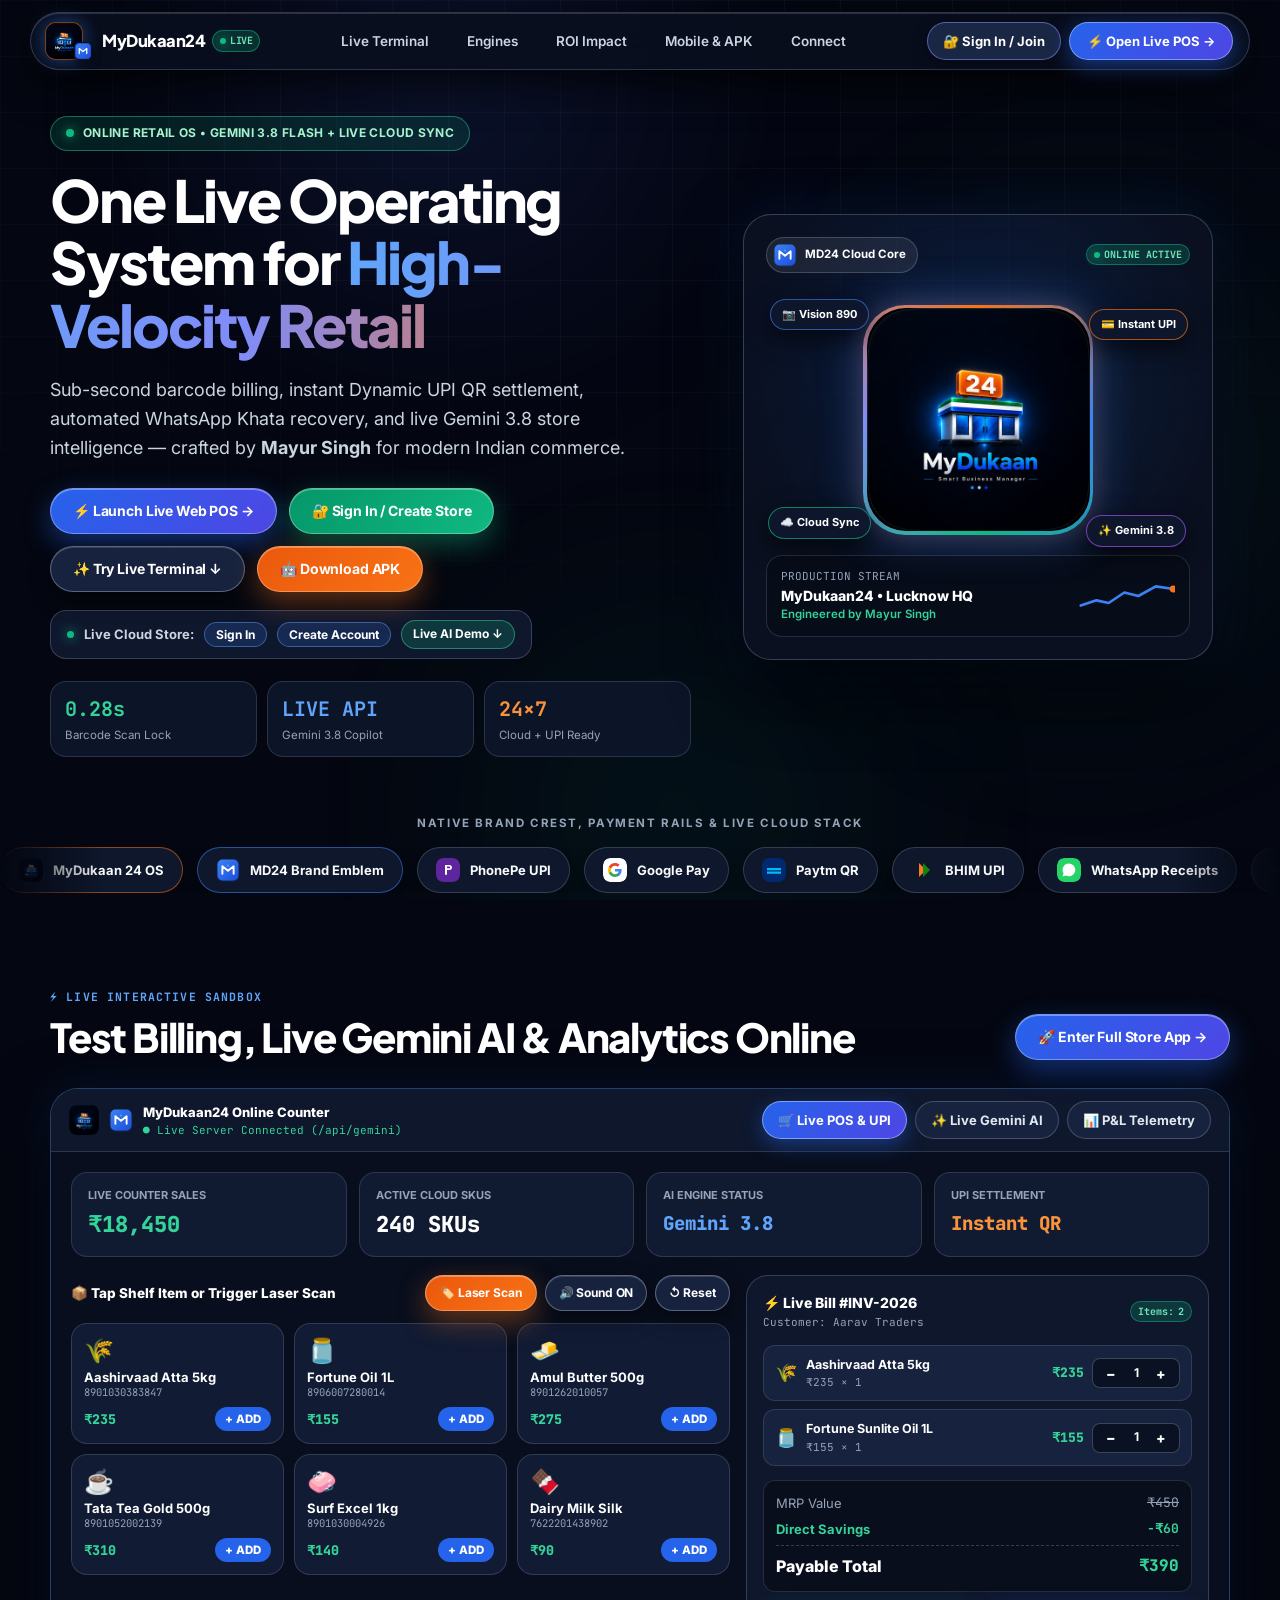
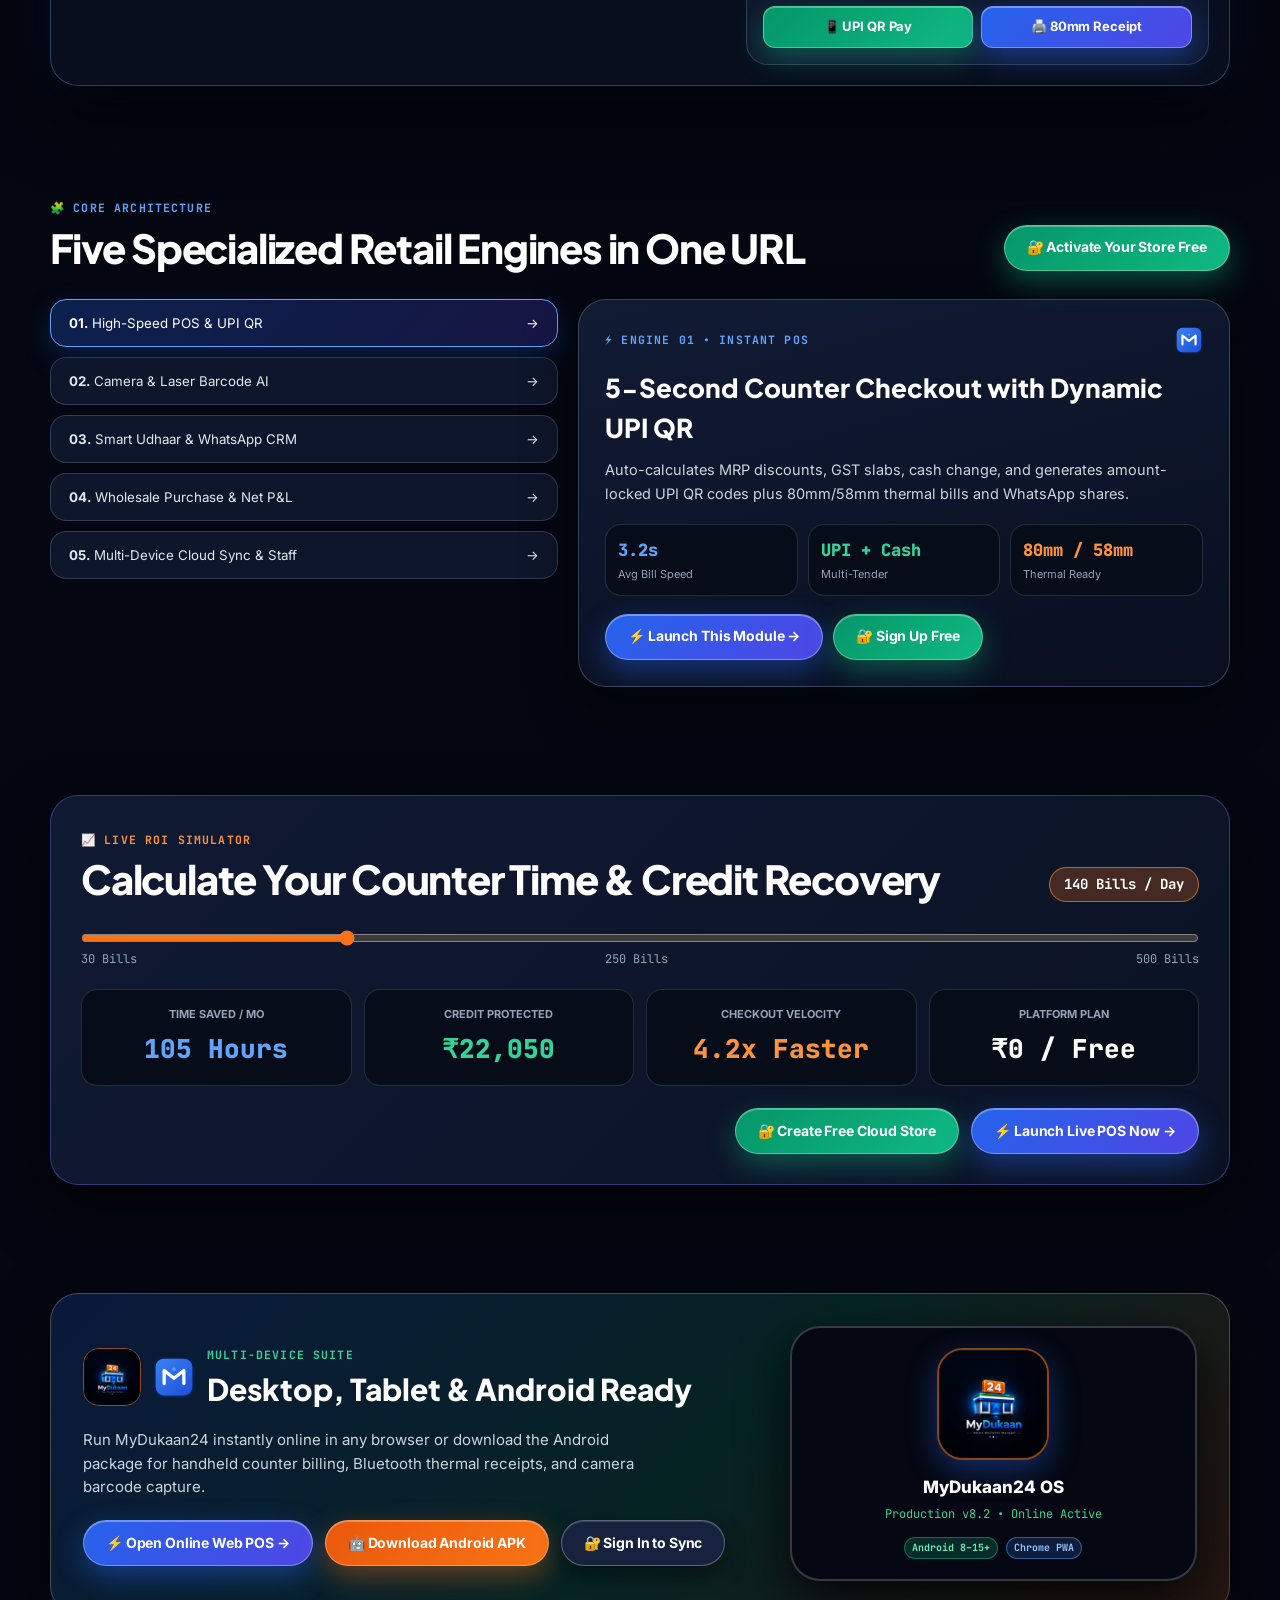
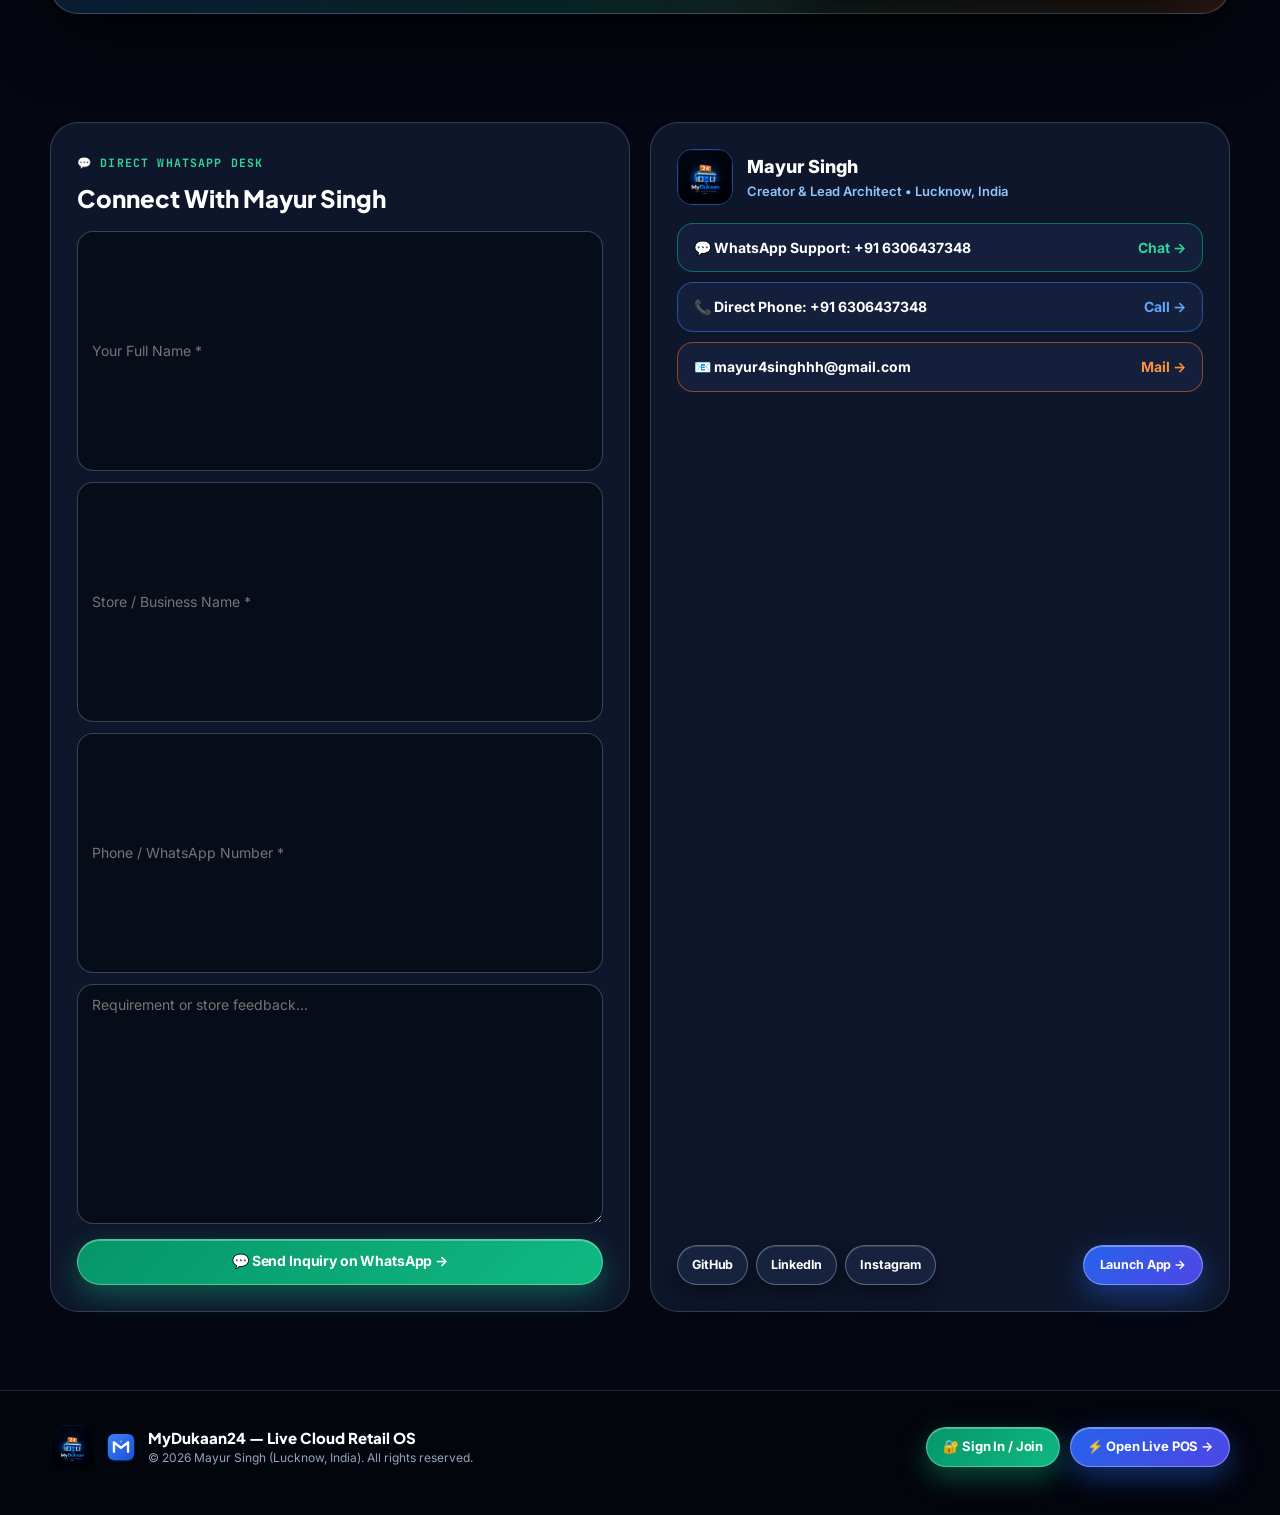
==== index.html @ 6a0a5df0 "v8.2: Dynamic animated landing redesign, brand logo showcase, live online AI terminal, and guide-fre" ====
<!DOCTYPE html>
<html lang="en">
<head>
  <meta charset="UTF-8" />
  <meta name="viewport" content="width=device-width, initial-scale=1.0, maximum-scale=5.0, viewport-fit=cover" />
  <title>MyDukaan24 — Live Cloud Retail OS, Smart POS & Gemini AI</title>
  <meta name="description" content="MyDukaan24 by Mayur Singh — Live Cloud Retail OS featuring high-speed POS billing, dynamic UPI QR, barcode vision, Udhaar Khata, and live Gemini 3.8 AI Copilot." />
  <link rel="icon" type="image/jpeg" href="assets/LOGO.jpeg" />
  <link rel="alternate icon" type="image/svg+xml" href="assets/logo.svg" />
  <link rel="apple-touch-icon" href="assets/LOGO.jpeg" />

  <link rel="preconnect" href="https://fonts.googleapis.com" />
  <link rel="preconnect" href="https://fonts.gstatic.com" crossorigin />
  <link href="https://fonts.googleapis.com/css2?family=Inter:wght@400;500;600;700;800&family=JetBrains+Mono:wght@500;600;700&family=Plus+Jakarta+Sans:wght@600;700;800&display=swap" rel="stylesheet" />

  <link rel="stylesheet" href="css/landing.css?v=8.2" />
  <link rel="manifest" href="manifest.json" />
</head>
<body>
  <div class="lp-scroll-progress" id="lp-scroll-progress" aria-hidden="true"></div>

  <!-- Ambient Perspective Grid & Orbital Aurora -->
  <div class="lp-bg-ambient" aria-hidden="true">
    <div class="lp-bg-grid"></div>
    <div class="lp-aura lp-aura-1"></div>
    <div class="lp-aura lp-aura-2"></div>
    <div class="lp-aura lp-aura-3"></div>
  </div>

  <div class="lp-shell">
    <!-- Floating Frosted Navbar -->
    <div class="lp-navbar-wrapper">
      <header class="lp-navbar">
        <div class="lp-brand" onclick="window.scrollTo({top: 0, behavior: 'smooth'})">
          <div class="lp-brand-visual">
            <img src="assets/LOGO.jpeg" onerror="this.src='assets/logo.svg'" class="brand-logo-img" alt="MyDukaan24 Store Logo" />
            <img src="assets/logo.svg" class="brand-svg-mini" alt="MD24 Vector Emblem" />
          </div>
          <div class="lp-brand-name">
            <span>MyDukaan24</span>
            <span class="lp-brand-tag"><span class="lp-pulse-dot" style="width:6px;height:6px;"></span> LIVE</span>
          </div>
        </div>

        <nav class="lp-nav-links" aria-label="Primary Navigation">
          <a href="#showcase" class="lp-nav-link">Live Terminal</a>
          <a href="#engines" class="lp-nav-link">Engines</a>
          <a href="#impact" class="lp-nav-link">ROI Impact</a>
          <a href="#download" class="lp-nav-link">Mobile &amp; APK</a>
          <a href="#connect" class="lp-nav-link">Connect</a>
        </nav>

        <div class="lp-nav-actions">
          <button type="button" id="lp-nav-auth-btn" class="lp-nav-auth-btn btn-sheen" onclick="LandingAuth.openModal('signin')">
            <span class="lp-auth-text-full">🔐 Sign In / Join</span>
            <span class="lp-auth-text-short">🔐 Login</span>
          </button>
          <a href="app.html" class="lp-nav-cta btn-sheen">
            <span class="lp-cta-text-full">⚡ Open Live POS →</span>
            <span class="lp-cta-text-short">⚡ Open POS</span>
          </a>
          <button type="button" class="lp-mobile-menu-toggle" id="lp-mobile-toggle" onclick="toggleLandingMobileNav()" aria-label="Open Navigation Menu">
            <svg width="20" height="20" viewBox="0 0 24 24" fill="none" stroke="currentColor" stroke-width="2.4" stroke-linecap="round" stroke-linejoin="round">
              <line x1="3" y1="6" x2="21" y2="6"></line>
              <line x1="3" y1="12" x2="21" y2="12"></line>
              <line x1="3" y1="18" x2="21" y2="18"></line>
            </svg>
          </button>
        </div>
      </header>
    </div>

    <!-- Mobile Navigation Drawer -->
    <div class="lp-mobile-drawer" id="lp-mobile-drawer" aria-label="Mobile Navigation">
      <div class="lp-mobile-drawer-header">
        <div class="lp-brand">
          <img src="assets/LOGO.jpeg" onerror="this.src='assets/logo.svg'" class="brand-logo-img" alt="MyDukaan24" />
          <div class="lp-brand-name">MyDukaan24 <span class="lp-brand-tag">LIVE</span></div>
        </div>
        <button type="button" onclick="toggleLandingMobileNav()" class="lp-auth-close" aria-label="Close Menu">✕</button>
      </div>

      <div class="lp-mobile-drawer-links">
        <a href="#showcase" class="lp-mobile-drawer-link" onclick="toggleLandingMobileNav()"><span>⚡ Live Online POS &amp; Gemini AI</span><span>→</span></a>
        <a href="#engines" class="lp-mobile-drawer-link" onclick="toggleLandingMobileNav()"><span>🧩 Five Core Retail Engines</span><span>→</span></a>
        <a href="#impact" class="lp-mobile-drawer-link" onclick="toggleLandingMobileNav()"><span>📈 Interactive Store Profit Simulator</span><span>→</span></a>
        <a href="#download" class="lp-mobile-drawer-link" onclick="toggleLandingMobileNav()"><span>📱 Web Cloud &amp; Android APK</span><span>↓</span></a>
        <a href="#connect" class="lp-mobile-drawer-link" onclick="toggleLandingMobileNav()"><span>💬 Direct WhatsApp Connect</span><span>→</span></a>
      </div>

      <div style="margin-top: auto; display: flex; flex-direction: column; gap: 10px; padding-top: 16px; border-top: 1px solid var(--lp-border);">
        <button type="button" id="lp-drawer-auth-btn" class="lp-btn btn-cta-emerald btn-sheen" style="width: 100%;" onclick="toggleLandingMobileNav(); LandingAuth.openModal('signin');">
          🔐 Sign In / Create Store Account
        </button>
        <a href="app.html" class="lp-btn btn-cta-primary btn-sheen" style="width: 100%;">
          🚀 Open Live Web POS Terminal →
        </a>
        <a href="assets/MyDukkan24-v4.apk" download="MyDukkan24-v4.apk" class="lp-btn btn-cta-amber" style="width: 100%;">
          🤖 Download Android APK
        </a>
      </div>
    </div>

    <main>
      <!-- ================================================================
           1. SPLIT KINETIC HERO STAGE WITH FLAGSHIP 3D LOGO COCKPIT
           ================================================================ -->
      <section class="lp-hero">
        <div class="lp-container">
          <div class="lp-hero-grid">
            <div class="lp-hero-copy">
              <div class="lp-live-pill">
                <span class="lp-pulse-dot"></span>
                <span>ONLINE RETAIL OS • GEMINI 3.8 FLASH + LIVE CLOUD SYNC</span>
              </div>

              <h1 class="lp-hero-h1">
                One Live Operating System for <span class="lp-gradient-word">High-Velocity Retail</span>
              </h1>

              <p class="lp-hero-sub">
                Sub-second barcode billing, instant Dynamic UPI QR settlement, automated WhatsApp Khata recovery, and live Gemini 3.8 store intelligence — crafted by <strong>Mayur Singh</strong> for modern Indian commerce.
              </p>

              <div class="lp-hero-actions">
                <a href="app.html" id="lp-hero-launch-btn" class="lp-btn btn-cta-primary btn-sheen">
                  ⚡ Launch Live Web POS →
                </a>
                <button type="button" id="lp-hero-auth-btn" class="lp-btn btn-cta-emerald btn-sheen" onclick="LandingAuth.openModal('signin')">
                  🔐 Sign In / Create Store
                </button>
                <a href="#showcase" class="lp-btn btn-cta-glass">
                  ✨ Try Live Terminal ↓
                </a>
                <a href="assets/MyDukkan24-v4.apk" download="MyDukkan24-v4.apk" class="lp-btn btn-cta-amber btn-sheen">
                  🤖 Download APK
                </a>
              </div>

              <div class="lp-hero-account-bar" id="lp-hero-account-bar">
                <span class="lp-pulse-dot" style="width:7px;height:7px;"></span>
                <span><strong>Live Cloud Store:</strong></span>
                <button type="button" class="lp-inline-action" onclick="LandingAuth.openModal('signin')">Sign In</button>
                <button type="button" class="lp-inline-action" onclick="LandingAuth.openModal('signup')">Create Account</button>
                <a href="#showcase" class="lp-inline-action" style="background: rgba(16,185,129,0.2); border-color: rgba(52,211,153,0.5);">Live AI Demo ↓</a>
              </div>

              <div class="lp-hero-stats-row">
                <div class="lp-hero-stat">
                  <div class="lp-hero-stat-val tabular-nums" style="color: #34D399;" data-count="0.28" data-suffix="s">0.28s</div>
                  <div class="lp-hero-stat-lbl">Barcode Scan Lock</div>
                </div>
                <div class="lp-hero-stat">
                  <div class="lp-hero-stat-val tabular-nums" style="color: #60A5FA;">LIVE API</div>
                  <div class="lp-hero-stat-lbl">Gemini 3.8 Copilot</div>
                </div>
                <div class="lp-hero-stat">
                  <div class="lp-hero-stat-val tabular-nums" style="color: #FB923C;">24×7</div>
                  <div class="lp-hero-stat-lbl">Cloud + UPI Ready</div>
                </div>
              </div>
            </div>

            <!-- Right Showcase: Animated 3D Storefront Crest & Vector Logo Cockpit -->
            <div class="lp-crest-stage">
              <div class="lp-crest-card" id="lp-hero-crest-card">
                <div class="lp-crest-topbar">
                  <div class="lp-svg-badge-lockup">
                    <img src="assets/logo.svg" alt="MD24 Vector Core" />
                    <span>MD24 Cloud Core</span>
                  </div>
                  <span class="lp-brand-tag"><span class="lp-pulse-dot" style="width:6px;height:6px;"></span> ONLINE ACTIVE</span>
                </div>

                <div class="lp-crest-emblem-wrap">
                  <div class="lp-orbit-chip lp-orbit-tl">📷 Vision 890</div>
                  <div class="lp-orbit-chip lp-orbit-tr">💳 Instant UPI</div>
                  <div class="lp-orbit-chip lp-orbit-bl">☁️ Cloud Sync</div>
                  <div class="lp-orbit-chip lp-orbit-br">✨ Gemini 3.8</div>

                  <div class="lp-crest-ring">
                    <div class="lp-crest-ring-inner">
                      <img src="assets/LOGO.jpeg" alt="MyDukaan24 Flagship Brand Emblem" class="lp-crest-main-logo" />
                    </div>
                  </div>
                </div>

                <div class="lp-crest-telemetry">
                  <div style="min-width: 0;">
                    <div style="font-size: 11px; color: var(--lp-text-muted); font-family: var(--font-mono);">PRODUCTION STREAM</div>
                    <div style="font-size: 14px; font-weight: 800; color: #FFFFFF;">MyDukaan24 • Lucknow HQ</div>
                    <div style="font-size: 11.5px; color: #34D399; font-weight: 600;">Engineered by Mayur Singh</div>
                  </div>
                  <svg class="lp-crest-spark" viewBox="0 0 110 34" fill="none" aria-hidden="true">
                    <defs>
                      <linearGradient id="sparkLine" x1="0" y1="0" x2="110" y2="0">
                        <stop offset="0%" stop-color="#3B82F6" />
                        <stop offset="50%" stop-color="#10B981" />
                        <stop offset="100%" stop-color="#F97316" />
                      </linearGradient>
                    </defs>
                    <path d="M2 28 L20 22 L34 25 L52 13 L68 17 L88 6 L108 9" stroke="url(#sparkLine)" stroke-width="3" stroke-linecap="round" stroke-linejoin="round" />
                    <circle cx="108" cy="9" r="4" fill="#F97316" />
                  </svg>
                </div>
              </div>
            </div>
          </div>
        </div>
      </section>

      <!-- ================================================================
           2. OFFICIAL BRAND & ECOSYSTEM INFINITE MARQUEE
           ================================================================ -->
      <section class="lp-marquee-section" aria-label="Ecosystem Integrations">
        <div class="lp-marquee-label">Native Brand Crest, Payment Rails &amp; Live Cloud Stack</div>
        <div class="lp-marquee-viewport">
          <div class="lp-marquee-track">
            <!-- Set 1 -->
            <div class="lp-logo-pill" style="border-color: rgba(249,115,22,0.55);">
              <img src="assets/LOGO.jpeg" alt="MyDukaan24" />
              <span>MyDukaan 24 OS</span>
            </div>
            <div class="lp-logo-pill" style="border-color: rgba(59,130,246,0.55);">
              <img src="assets/logo.svg" alt="MD24 Vector" />
              <span>MD24 Brand Emblem</span>
            </div>
            <div class="lp-logo-pill">
              <svg viewBox="0 0 24 24" fill="none"><rect width="24" height="24" rx="7" fill="#5F259F"/><path d="M9 7h4.2c1.8 0 2.8.9 2.8 2.4 0 1.6-1 2.5-2.8 2.5H11v4.8H9V7zm2 3.3h2c.8 0 1.2-.3 1.2-.9s-.4-.9-1.2-.9h-2v1.8z" fill="#fff"/></svg>
              <span>PhonePe UPI</span>
            </div>
            <div class="lp-logo-pill">
              <svg viewBox="0 0 24 24" fill="none"><rect width="24" height="24" rx="7" fill="#fff"/><path d="M18.6 12.2c0-.5 0-.9-.1-1.3H12v2.6h3.7c-.2.9-.7 1.6-1.4 2.1v1.7h2.3c1.3-1.2 2-3 2-5.1z" fill="#4285F4"/><path d="M12 19c1.9 0 3.4-.6 4.6-1.7l-2.3-1.7c-.6.4-1.4.7-2.3.7-1.8 0-3.3-1.2-3.8-2.8H5.8v1.8C7 17.6 9.3 19 12 19z" fill="#34A853"/><path d="M8.2 13.5c-.1-.4-.2-.9-.2-1.5s.1-1.1.2-1.5V8.7H5.8C5.3 9.7 5 10.8 5 12s.3 2.3.8 3.3l2.4-1.8z" fill="#FBBC05"/><path d="M12 7.7c1 0 1.9.3 2.6 1l2-2C15.4 5.6 13.9 5 12 5 9.3 5 7 6.4 5.8 8.7l2.4 1.8c.5-1.6 2-2.8 3.8-2.8z" fill="#EA4335"/></svg>
              <span>Google Pay</span>
            </div>
            <div class="lp-logo-pill">
              <svg viewBox="0 0 24 24" fill="none"><rect width="24" height="24" rx="7" fill="#002970"/><path d="M5 10h14v2.3H5V10zm0 3.5h14v2.3H5v-2.3z" fill="#00BAF2"/></svg>
              <span>Paytm QR</span>
            </div>
            <div class="lp-logo-pill">
              <svg viewBox="0 0 24 24" fill="none"><rect width="24" height="24" rx="7" fill="#0F172A"/><polygon points="8,5 15,12 8,19" fill="#FF7722"/><polygon points="12,5 19,12 12,19" fill="#138808"/></svg>
              <span>BHIM UPI</span>
            </div>
            <div class="lp-logo-pill">
              <svg viewBox="0 0 24 24" fill="none"><rect width="24" height="24" rx="7" fill="#25D366"/><path d="M12 5.5a6.4 6.4 0 0 0-5.5 9.7L5.6 18.5l3.4-.9A6.4 6.4 0 1 0 12 5.5z" fill="#fff"/></svg>
              <span>WhatsApp Receipts</span>
            </div>
            <div class="lp-logo-pill">
              <svg viewBox="0 0 24 24" fill="none"><rect width="24" height="24" rx="7" fill="#111C38"/><path d="M12 4l2.1 5.9L20 12l-5.9 2.1L12 20l-2.1-5.9L4 12l5.9-2.1L12 4z" fill="#60A5FA"/></svg>
              <span>Gemini 3.8 Live API</span>
            </div>
            <div class="lp-logo-pill">
              <svg viewBox="0 0 24 24" fill="none"><rect width="24" height="24" rx="7" fill="#1B1F36"/><path d="M6 17L9 6l3 5 3-3 3 9-6 3-6-3z" fill="#FFCA28"/><path d="M12 11l3-3 3 9-6 3v-9z" fill="#FFA000"/></svg>
              <span>Firebase Cloud Sync</span>
            </div>
            <div class="lp-logo-pill">
              <svg viewBox="0 0 24 24" fill="none"><rect width="24" height="24" rx="7" fill="#16213A"/><path d="M4 7v10M7 7v10M9 7v10M12 7v10M14 7v10M17 7v10M20 7v10" stroke="#34D399" stroke-width="1.6"/></svg>
              <span>GS1 India Barcode</span>
            </div>

            <!-- Set 2 (Seamless Loop Duplicate) -->
            <div class="lp-logo-pill" style="border-color: rgba(249,115,22,0.55);" aria-hidden="true">
              <img src="assets/LOGO.jpeg" alt="" />
              <span>MyDukaan 24 OS</span>
            </div>
            <div class="lp-logo-pill" style="border-color: rgba(59,130,246,0.55);" aria-hidden="true">
              <img src="assets/logo.svg" alt="" />
              <span>MD24 Brand Emblem</span>
            </div>
            <div class="lp-logo-pill" aria-hidden="true">
              <svg viewBox="0 0 24 24" fill="none"><rect width="24" height="24" rx="7" fill="#5F259F"/><path d="M9 7h4.2c1.8 0 2.8.9 2.8 2.4 0 1.6-1 2.5-2.8 2.5H11v4.8H9V7zm2 3.3h2c.8 0 1.2-.3 1.2-.9s-.4-.9-1.2-.9h-2v1.8z" fill="#fff"/></svg>
              <span>PhonePe UPI</span>
            </div>
            <div class="lp-logo-pill" aria-hidden="true">
              <svg viewBox="0 0 24 24" fill="none"><rect width="24" height="24" rx="7" fill="#fff"/><path d="M18.6 12.2c0-.5 0-.9-.1-1.3H12v2.6h3.7c-.2.9-.7 1.6-1.4 2.1v1.7h2.3c1.3-1.2 2-3 2-5.1z" fill="#4285F4"/><path d="M12 19c1.9 0 3.4-.6 4.6-1.7l-2.3-1.7c-.6.4-1.4.7-2.3.7-1.8 0-3.3-1.2-3.8-2.8H5.8v1.8C7 17.6 9.3 19 12 19z" fill="#34A853"/><path d="M8.2 13.5c-.1-.4-.2-.9-.2-1.5s.1-1.1.2-1.5V8.7H5.8C5.3 9.7 5 10.8 5 12s.3 2.3.8 3.3l2.4-1.8z" fill="#FBBC05"/><path d="M12 7.7c1 0 1.9.3 2.6 1l2-2C15.4 5.6 13.9 5 12 5 9.3 5 7 6.4 5.8 8.7l2.4 1.8c.5-1.6 2-2.8 3.8-2.8z" fill="#EA4335"/></svg>
              <span>Google Pay</span>
            </div>
            <div class="lp-logo-pill" aria-hidden="true">
              <svg viewBox="0 0 24 24" fill="none"><rect width="24" height="24" rx="7" fill="#002970"/><path d="M5 10h14v2.3H5V10zm0 3.5h14v2.3H5v-2.3z" fill="#00BAF2"/></svg>
              <span>Paytm QR</span>
            </div>
            <div class="lp-logo-pill" aria-hidden="true">
              <svg viewBox="0 0 24 24" fill="none"><rect width="24" height="24" rx="7" fill="#0F172A"/><polygon points="8,5 15,12 8,19" fill="#FF7722"/><polygon points="12,5 19,12 12,19" fill="#138808"/></svg>
              <span>BHIM UPI</span>
            </div>
            <div class="lp-logo-pill" aria-hidden="true">
              <svg viewBox="0 0 24 24" fill="none"><rect width="24" height="24" rx="7" fill="#25D366"/><path d="M12 5.5a6.4 6.4 0 0 0-5.5 9.7L5.6 18.5l3.4-.9A6.4 6.4 0 1 0 12 5.5z" fill="#fff"/></svg>
              <span>WhatsApp Receipts</span>
            </div>
            <div class="lp-logo-pill" aria-hidden="true">
              <svg viewBox="0 0 24 24" fill="none"><rect width="24" height="24" rx="7" fill="#111C38"/><path d="M12 4l2.1 5.9L20 12l-5.9 2.1L12 20l-2.1-5.9L4 12l5.9-2.1L12 4z" fill="#60A5FA"/></svg>
              <span>Gemini 3.8 Live API</span>
            </div>
            <div class="lp-logo-pill" aria-hidden="true">
              <svg viewBox="0 0 24 24" fill="none"><rect width="24" height="24" rx="7" fill="#1B1F36"/><path d="M6 17L9 6l3 5 3-3 3 9-6 3-6-3z" fill="#FFCA28"/><path d="M12 11l3-3 3 9-6 3v-9z" fill="#FFA000"/></svg>
              <span>Firebase Cloud Sync</span>
            </div>
            <div class="lp-logo-pill" aria-hidden="true">
              <svg viewBox="0 0 24 24" fill="none"><rect width="24" height="24" rx="7" fill="#16213A"/><path d="M4 7v10M7 7v10M9 7v10M12 7v10M14 7v10M17 7v10M20 7v10" stroke="#34D399" stroke-width="1.6"/></svg>
              <span>GS1 India Barcode</span>
            </div>
          </div>
        </div>
      </section>

      <!-- ================================================================
           3. LIVE ONLINE COMMAND CENTER (POS + LIVE GEMINI API + ANALYTICS)
           ================================================================ -->
      <section class="lp-section lp-reveal" id="showcase">
        <div class="lp-container">
          <div class="lp-section-head">
            <div>
              <div class="lp-section-tag">⚡ LIVE INTERACTIVE SANDBOX</div>
              <h2 class="lp-section-h2">Test Billing, Live Gemini AI &amp; Analytics Online</h2>
            </div>
            <a href="app.html" class="lp-btn btn-cta-primary btn-sheen">
              🚀 Enter Full Store App →
            </a>
          </div>

          <div class="lp-terminal-frame">
            <div class="lp-terminal-bar">
              <div class="lp-terminal-brand">
                <img src="assets/LOGO.jpeg" onerror="this.src='assets/logo.svg'" alt="MyDukaan24 Terminal" />
                <img src="assets/logo.svg" style="width: 24px; height: 24px; border-radius: 6px;" alt="Vector Emblem" />
                <div>
                  <div style="font-size: 13px; font-weight: 800; color: #FFFFFF;">MyDukaan24 Online Counter</div>
                  <div style="font-size: 11px; color: #34D399; font-family: var(--font-mono);">● Live Server Connected (/api/gemini)</div>
                </div>
              </div>

              <div class="lp-terminal-tabs" role="tablist">
                <button type="button" class="lp-term-tab active" data-term-tab="pos" onclick="LiveTerminal.switchTab('pos')">🛒 Live POS &amp; UPI</button>
                <button type="button" class="lp-term-tab" data-term-tab="ai" onclick="LiveTerminal.switchTab('ai')">✨ Live Gemini AI</button>
                <button type="button" class="lp-term-tab" data-term-tab="analytics" onclick="LiveTerminal.switchTab('analytics')">📊 P&amp;L Telemetry</button>
              </div>
            </div>

            <div class="lp-terminal-body">
              <!-- Live Counters Header -->
              <div class="lp-sim-kpi-grid">
                <div class="lp-sim-kpi-card">
                  <div style="font-size: 11px; color: var(--lp-text-muted); font-weight: 700; text-transform: uppercase;">Live Counter Sales</div>
                  <div id="kpi-rev-counter" class="tabular-nums" style="font-size: 22px; font-weight: 800; color: #34D399; font-family: var(--font-mono); margin-top: 4px;">₹18,450</div>
                </div>
                <div class="lp-sim-kpi-card">
                  <div style="font-size: 11px; color: var(--lp-text-muted); font-weight: 700; text-transform: uppercase;">Active Cloud SKUs</div>
                  <div id="kpi-sku-counter" class="tabular-nums" style="font-size: 22px; font-weight: 800; color: #FFFFFF; font-family: var(--font-mono); margin-top: 4px;">240 SKUs</div>
                </div>
                <div class="lp-sim-kpi-card">
                  <div style="font-size: 11px; color: var(--lp-text-muted); font-weight: 700; text-transform: uppercase;">AI Engine Status</div>
                  <div style="font-size: 19px; font-weight: 800; color: #60A5FA; font-family: var(--font-mono); margin-top: 5px;">Gemini 3.8</div>
                </div>
                <div class="lp-sim-kpi-card">
                  <div style="font-size: 11px; color: var(--lp-text-muted); font-weight: 700; text-transform: uppercase;">UPI Settlement</div>
                  <div style="font-size: 19px; font-weight: 800; color: #FB923C; font-family: var(--font-mono); margin-top: 5px;">Instant QR</div>
                </div>
              </div>

              <!-- TAB 1: Live POS & Dynamic UPI -->
              <div class="lp-term-pane active" id="term-pane-pos">
                <div class="lp-pos-workspace" id="sim-workspace">
                  <div id="sim-laser" style="display: none;" class="lp-laser-beam"></div>

                  <div style="min-width: 0;">
                    <div class="lp-pos-toolbar">
                      <div style="font-size: 13.5px; font-weight: 800; color: #FFFFFF;">📦 Tap Shelf Item or Trigger Laser Scan</div>
                      <div style="display: flex; gap: 8px; flex-wrap: wrap;">
                        <button type="button" class="lp-btn btn-cta-amber" style="min-height: 36px; padding: 7px 14px; font-size: 12px;" onclick="SimPOS.simulateBarcodeGun()">
                          🏷️ Laser Scan
                        </button>
                        <button type="button" id="sim-audio-btn" class="lp-btn btn-cta-glass" style="min-height: 36px; padding: 7px 13px; font-size: 12px;" onclick="SimPOS.toggleAudio()">
                          🔊 Sound ON
                        </button>
                        <button type="button" class="lp-btn btn-cta-glass" style="min-height: 36px; padding: 7px 13px; font-size: 12px;" onclick="SimPOS.resetCart()">
                          ↺ Reset
                        </button>
                      </div>
                    </div>

                    <div class="lp-sim-products-grid">
                      <button type="button" class="lp-prod-card" data-pid="p1" onclick="SimPOS.addItem('p1')">
                        <div>
                          <div style="font-size: 24px; margin-bottom: 4px;">🌾</div>
                          <div style="font-size: 13px; font-weight: 700; color: #FFFFFF;">Aashirvaad Atta 5kg</div>
                          <div style="font-size: 10.5px; font-family: var(--font-mono); color: var(--lp-text-muted);">8901030383847</div>
                        </div>
                        <div style="display: flex; align-items: center; justify-content: space-between; gap: 6px; width: 100%;">
                          <span class="tabular-nums" style="font-weight: 800; color: #34D399; font-family: var(--font-mono);">₹235</span>
                          <span class="lp-add-pill">+ ADD</span>
                        </div>
                      </button>

                      <button type="button" class="lp-prod-card" data-pid="p2" onclick="SimPOS.addItem('p2')">
                        <div>
                          <div style="font-size: 24px; margin-bottom: 4px;">🫙</div>
                          <div style="font-size: 13px; font-weight: 700; color: #FFFFFF;">Fortune Oil 1L</div>
                          <div style="font-size: 10.5px; font-family: var(--font-mono); color: var(--lp-text-muted);">8906007280014</div>
                        </div>
                        <div style="display: flex; align-items: center; justify-content: space-between; gap: 6px; width: 100%;">
                          <span class="tabular-nums" style="font-weight: 800; color: #34D399; font-family: var(--font-mono);">₹155</span>
                          <span class="lp-add-pill">+ ADD</span>
                        </div>
                      </button>

                      <button type="button" class="lp-prod-card" data-pid="p3" onclick="SimPOS.addItem('p3')">
                        <div>
                          <div style="font-size: 24px; margin-bottom: 4px;">🧈</div>
                          <div style="font-size: 13px; font-weight: 700; color: #FFFFFF;">Amul Butter 500g</div>
                          <div style="font-size: 10.5px; font-family: var(--font-mono); color: var(--lp-text-muted);">8901262010057</div>
                        </div>
                        <div style="display: flex; align-items: center; justify-content: space-between; gap: 6px; width: 100%;">
                          <span class="tabular-nums" style="font-weight: 800; color: #34D399; font-family: var(--font-mono);">₹275</span>
                          <span class="lp-add-pill">+ ADD</span>
                        </div>
                      </button>

                      <button type="button" class="lp-prod-card" data-pid="p4" onclick="SimPOS.addItem('p4')">
                        <div>
                          <div style="font-size: 24px; margin-bottom: 4px;">☕</div>
                          <div style="font-size: 13px; font-weight: 700; color: #FFFFFF;">Tata Tea Gold 500g</div>
                          <div style="font-size: 10.5px; font-family: var(--font-mono); color: var(--lp-text-muted);">8901052002139</div>
                        </div>
                        <div style="display: flex; align-items: center; justify-content: space-between; gap: 6px; width: 100%;">
                          <span class="tabular-nums" style="font-weight: 800; color: #34D399; font-family: var(--font-mono);">₹310</span>
                          <span class="lp-add-pill">+ ADD</span>
                        </div>
                      </button>

                      <button type="button" class="lp-prod-card" data-pid="p5" onclick="SimPOS.addItem('p5')">
                        <div>
                          <div style="font-size: 24px; margin-bottom: 4px;">🧼</div>
                          <div style="font-size: 13px; font-weight: 700; color: #FFFFFF;">Surf Excel 1kg</div>
                          <div style="font-size: 10.5px; font-family: var(--font-mono); color: var(--lp-text-muted);">8901030004926</div>
                        </div>
                        <div style="display: flex; align-items: center; justify-content: space-between; gap: 6px; width: 100%;">
                          <span class="tabular-nums" style="font-weight: 800; color: #34D399; font-family: var(--font-mono);">₹140</span>
                          <span class="lp-add-pill">+ ADD</span>
                        </div>
                      </button>

                      <button type="button" class="lp-prod-card" data-pid="p6" onclick="SimPOS.addItem('p6')">
                        <div>
                          <div style="font-size: 24px; margin-bottom: 4px;">🍫</div>
                          <div style="font-size: 13px; font-weight: 700; color: #FFFFFF;">Dairy Milk Silk</div>
                          <div style="font-size: 10.5px; font-family: var(--font-mono); color: var(--lp-text-muted);">7622201438902</div>
                        </div>
                        <div style="display: flex; align-items: center; justify-content: space-between; gap: 6px; width: 100%;">
                          <span class="tabular-nums" style="font-weight: 800; color: #34D399; font-family: var(--font-mono);">₹90</span>
                          <span class="lp-add-pill">+ ADD</span>
                        </div>
                      </button>
                    </div>
                  </div>

                  <!-- Active Checkout Panel -->
                  <div class="lp-cart-panel">
                    <div style="display: flex; align-items: center; justify-content: space-between; gap: 8px; flex-wrap: wrap;">
                      <div>
                        <div style="font-size: 14px; font-weight: 800; color: #FFFFFF;">⚡ Live Bill #INV-2026</div>
                        <div style="font-size: 11px; color: var(--lp-text-muted); font-family: var(--font-mono);">Customer: Aarav Traders</div>
                      </div>
                      <span class="lp-brand-tag">Items: <strong id="sim-cart-count">2</strong></span>
                    </div>

                    <div class="lp-cart-list" id="sim-cart-items"></div>

                    <div class="lp-cart-totals">
                      <div style="display: flex; justify-content: space-between; color: var(--lp-text-muted);">
                        <span>MRP Value</span>
                        <span id="sim-mrp-total" class="tabular-nums" style="font-family: var(--font-mono); text-decoration: line-through;">₹450</span>
                      </div>
                      <div style="display: flex; justify-content: space-between; color: #34D399; font-weight: 700;">
                        <span>Direct Savings</span>
                        <span id="sim-discount-val" class="tabular-nums" style="font-family: var(--font-mono);">-₹60</span>
                      </div>
                      <div style="display: flex; justify-content: space-between; padding-top: 8px; border-top: 1px dashed rgba(148,163,184,0.3); font-size: 16px; font-weight: 800; color: #FFFFFF;">
                        <span>Payable Total</span>
                        <span id="sim-grand-total" class="tabular-nums" style="font-family: var(--font-mono); color: #34D399;">₹390</span>
                      </div>
                    </div>

                    <div style="display: grid; grid-template-columns: repeat(2, minmax(0, 1fr)); gap: 8px;">
                      <button type="button" class="lp-btn btn-cta-emerald" style="min-height: 42px; padding: 9px 12px; font-size: 13px; border-radius: 12px;" onclick="SimPOS.openUPIModal()">
                        📱 UPI QR Pay
                      </button>
                      <button type="button" class="lp-btn btn-cta-primary" style="min-height: 42px; padding: 9px 12px; font-size: 13px; border-radius: 12px;" onclick="SimPOS.openReceiptModal()">
                        🖨️ 80mm Receipt
                      </button>
                    </div>
                  </div>
                </div>
              </div>

              <!-- TAB 2: REAL LIVE GEMINI AI COPILOT ONLINE -->
              <div class="lp-term-pane" id="term-pane-ai">
                <div class="lp-ai-stage">
                  <div style="display: flex; align-items: center; justify-content: space-between; flex-wrap: wrap; gap: 10px;">
                    <div style="display: flex; align-items: center; gap: 10px;">
                      <img src="assets/logo.svg" style="width: 34px; height: 34px; border-radius: 10px;" alt="Gemini AI Crest" />
                      <div>
                        <div style="font-size: 14.5px; font-weight: 800; color: #FFFFFF;">Dukkan Copilot — Live Gemini Interactions API</div>
                        <div style="font-size: 12px; color: #93C5FD;">Real-time online response via <code>/api/gemini</code> with live counter cart context</div>
                      </div>
                    </div>
                    <span id="lp-ai-model-pill" class="lp-brand-tag">Online API Ready</span>
                  </div>

                  <div class="lp-ai-chips">
                    <button type="button" class="lp-ai-chip" onclick="LiveTerminal.askGemini('Suggest 3 high-margin items I should pair with Atta & Cooking Oil at my checkout counter today.')">💡 Suggest High-Margin Combo</button>
                    <button type="button" class="lp-ai-chip" onclick="LiveTerminal.askGemini('Give me a polite Hindi/Hinglish WhatsApp message to collect pending customer Udhaar smoothly.')">📲 Draft Udhaar WhatsApp</button>
                    <button type="button" class="lp-ai-chip" onclick="LiveTerminal.askGemini('How can an Indian kirana store increase daily UPI ticket value by 20%?')">📈 Boost Ticket Size</button>
                    <button type="button" class="lp-ai-chip" onclick="LiveTerminal.askGemini('List 5 fast-moving evening rush snacks that increase repeat footfall.')">🛒 Evening Rush Mix</button>
                  </div>

                  <div class="lp-ai-output" id="lp-ai-output">Tap any prompt chip above or ask your own business question below — responses stream live from Google Gemini 3.8 online!</div>

                  <form class="lp-ai-form" onsubmit="event.preventDefault(); LiveTerminal.submitCustomPrompt();">
                    <input type="text" id="lp-ai-input" class="lp-input" placeholder="Ask Dukkan Copilot live (e.g. 'How do I improve oil margin by 4%?')..." required />
                    <button type="submit" id="lp-ai-send-btn" class="lp-btn btn-cta-primary btn-sheen">
                      ✨ Ask Live Gemini →
                    </button>
                    <a href="app.html" class="lp-btn btn-cta-glass">Open Full Copilot →</a>
                  </form>
                </div>
              </div>

              <!-- TAB 3: LIVE P&L ANALYTICS TELEMETRY -->
              <div class="lp-term-pane" id="term-pane-analytics">
                <div class="lp-analytics-grid">
                  <div class="lp-chart-card">
                    <div style="display: flex; align-items: center; justify-content: space-between; flex-wrap: wrap; gap: 8px; margin-bottom: 14px;">
                      <div>
                        <div style="font-size: 12px; color: var(--lp-text-muted); font-family: var(--font-mono);">REVENUE STREAM</div>
                        <div id="lp-chart-headline" class="tabular-nums" style="font-size: 24px; font-weight: 800; color: #FFFFFF;">₹1,42,890 <span style="font-size: 13px; color: #34D399;">+24.6%</span></div>
                      </div>
                      <div style="display: flex; gap: 6px; flex-wrap: wrap;">
                        <button type="button" class="lp-term-tab active" data-range="today" onclick="LiveTerminal.setChartRange('today')">Today</button>
                        <button type="button" class="lp-term-tab" data-range="week" onclick="LiveTerminal.setChartRange('week')">7D</button>
                        <button type="button" class="lp-term-tab" data-range="month" onclick="LiveTerminal.setChartRange('month')">30D</button>
                      </div>
                    </div>
                    <svg id="lp-live-chart-svg" viewBox="0 0 460 150" style="width: 100%; height: 150px;" aria-label="Revenue Curve">
                      <defs>
                        <linearGradient id="chartFill" x1="0" y1="0" x2="0" y2="1">
                          <stop offset="0%" stop-color="rgba(59,130,246,0.45)" />
                          <stop offset="100%" stop-color="rgba(59,130,246,0.0)" />
                        </linearGradient>
                      </defs>
                      <path id="lp-chart-area" d="M10 120 L85 95 L160 105 L235 60 L310 72 L385 32 L450 22 L450 140 L10 140 Z" fill="url(#chartFill)" />
                      <path id="lp-chart-line" d="M10 120 L85 95 L160 105 L235 60 L310 72 L385 32 L450 22" fill="none" stroke="#60A5FA" stroke-width="3.5" stroke-linecap="round" stroke-linejoin="round" />
                      <circle id="lp-chart-dot" cx="450" cy="22" r="5" fill="#10B981" />
                    </svg>
                  </div>

                  <div class="lp-chart-card">
                    <div style="font-size: 13.5px; font-weight: 800; color: #FFFFFF; margin-bottom: 14px;">Tender Mix &amp; Net Take-Home</div>
                    <div class="lp-bar-row">
                      <div style="display: flex; justify-content: space-between; font-size: 12.5px;"><span>PhonePe / GPay / UPI</span><strong id="bar-val-upi" class="tabular-nums">56%</strong></div>
                      <div class="lp-bar-track"><div id="bar-fill-upi" class="lp-bar-fill" style="width: 56%; background: linear-gradient(90deg, #10B981, #34D399);"></div></div>
                    </div>
                    <div class="lp-bar-row">
                      <div style="display: flex; justify-content: space-between; font-size: 12.5px;"><span>Cash Drawer</span><strong id="bar-val-cash" class="tabular-nums">28%</strong></div>
                      <div class="lp-bar-track"><div id="bar-fill-cash" class="lp-bar-fill" style="width: 28%; background: linear-gradient(90deg, #3B82F6, #60A5FA);"></div></div>
                    </div>
                    <div class="lp-bar-row">
                      <div style="display: flex; justify-content: space-between; font-size: 12.5px;"><span>Card / Digital Khata</span><strong id="bar-val-card" class="tabular-nums">16%</strong></div>
                      <div class="lp-bar-track"><div id="bar-fill-card" class="lp-bar-fill" style="width: 16%; background: linear-gradient(90deg, #EA580C, #FB923C);"></div></div>
                    </div>
                    <a href="app.html" class="lp-btn btn-cta-emerald" style="width: 100%; min-height: 40px; padding: 9px 14px; font-size: 13px; margin-top: 8px;">
                      Open Full P&amp;L Ledger →
                    </a>
                  </div>
                </div>
              </div>
            </div>
          </div>
        </div>
      </section>

      <!-- ================================================================
           4. INTERACTIVE FIVE ENGINES STAGE
           ================================================================ -->
      <section class="lp-section lp-reveal" id="engines">
        <div class="lp-container">
          <div class="lp-section-head">
            <div>
              <div class="lp-section-tag">🧩 CORE ARCHITECTURE</div>
              <h2 class="lp-section-h2">Five Specialized Retail Engines in One URL</h2>
            </div>
            <button type="button" class="lp-btn btn-cta-emerald" onclick="LandingAuth.openModal('signup')">
              🔐 Activate Your Store Free
            </button>
          </div>

          <div class="lp-engines-layout">
            <div class="lp-engine-nav">
              <button type="button" class="lp-engine-tab active" data-engine="billing" onclick="EngineExplorer.select('billing')">
                <span><strong>01.</strong> High-Speed POS &amp; UPI QR</span>
                <span>→</span>
              </button>
              <button type="button" class="lp-engine-tab" data-engine="vision" onclick="EngineExplorer.select('vision')">
                <span><strong>02.</strong> Camera &amp; Laser Barcode AI</span>
                <span>→</span>
              </button>
              <button type="button" class="lp-engine-tab" data-engine="khata" onclick="EngineExplorer.select('khata')">
                <span><strong>03.</strong> Smart Udhaar &amp; WhatsApp CRM</span>
                <span>→</span>
              </button>
              <button type="button" class="lp-engine-tab" data-engine="pnl" onclick="EngineExplorer.select('pnl')">
                <span><strong>04.</strong> Wholesale Purchase &amp; Net P&amp;L</span>
                <span>→</span>
              </button>
              <button type="button" class="lp-engine-tab" data-engine="cloud" onclick="EngineExplorer.select('cloud')">
                <span><strong>05.</strong> Multi-Device Cloud Sync &amp; Staff</span>
                <span>→</span>
              </button>
            </div>

            <div class="lp-engine-stage" id="lp-engine-stage"></div>
          </div>
        </div>
      </section>

      <!-- ================================================================
           5. INTERACTIVE STORE GROWTH & SPEED ESTIMATOR
           ================================================================ -->
      <section class="lp-section lp-reveal" id="impact">
        <div class="lp-container">
          <div class="lp-impact-card">
            <div class="lp-section-head" style="margin-bottom: 18px;">
              <div>
                <div class="lp-section-tag" style="color: #FB923C;">📈 LIVE ROI SIMULATOR</div>
                <h2 class="lp-section-h2">Calculate Your Counter Time &amp; Credit Recovery</h2>
              </div>
              <span id="roi-cust-val" class="lp-brand-tag" style="font-size: 14px; padding: 6px 14px; color: #FFFFFF; background: rgba(249,115,22,0.24); border-color: rgba(251,146,60,0.6);">140 Bills / Day</span>
            </div>

            <input type="range" min="30" max="500" step="10" value="140" class="lp-slider" id="roi-slider" aria-label="Daily Customer Bills Slider" oninput="updateRoiCalc(this.value)" />
            <div style="display: flex; justify-content: space-between; font-size: 12px; color: var(--lp-text-muted); font-family: var(--font-mono);">
              <span>30 Bills</span>
              <span>250 Bills</span>
              <span>500 Bills</span>
            </div>

            <div class="lp-impact-kpis">
              <div class="lp-impact-stat">
                <div style="font-size: 11px; color: var(--lp-text-muted); font-weight: 700; text-transform: uppercase;">Time Saved / Mo</div>
                <div id="roi-time-saved" class="tabular-nums" style="font-size: 26px; font-weight: 800; color: #60A5FA; font-family: var(--font-mono); margin-top: 6px;">105 Hours</div>
              </div>
              <div class="lp-impact-stat">
                <div style="font-size: 11px; color: var(--lp-text-muted); font-weight: 700; text-transform: uppercase;">Credit Protected</div>
                <div id="roi-udh-saved" class="tabular-nums" style="font-size: 26px; font-weight: 800; color: #34D399; font-family: var(--font-mono); margin-top: 6px;">₹22,050</div>
              </div>
              <div class="lp-impact-stat">
                <div style="font-size: 11px; color: var(--lp-text-muted); font-weight: 700; text-transform: uppercase;">Checkout Velocity</div>
                <div id="roi-speed-boost" class="tabular-nums" style="font-size: 26px; font-weight: 800; color: #FB923C; font-family: var(--font-mono); margin-top: 6px;">4.2x Faster</div>
              </div>
              <div class="lp-impact-stat">
                <div style="font-size: 11px; color: var(--lp-text-muted); font-weight: 700; text-transform: uppercase;">Platform Plan</div>
                <div style="font-size: 26px; font-weight: 800; color: #FFFFFF; font-family: var(--font-mono); margin-top: 6px;">₹0 / Free</div>
              </div>
            </div>

            <div style="display: flex; flex-wrap: wrap; gap: 12px; justify-content: flex-end; margin-top: 22px;">
              <button type="button" class="lp-btn btn-cta-emerald" onclick="LandingAuth.openModal('signup')">🔐 Create Free Cloud Store</button>
              <a href="app.html" class="lp-btn btn-cta-primary btn-sheen">⚡ Launch Live POS Now →</a>
            </div>
          </div>
        </div>
      </section>

      <!-- ================================================================
           6. CLOUD WEB APP + ANDROID APK SUITE (ZERO GUIDES)
           ================================================================ -->
      <section class="lp-section lp-reveal" id="download">
        <div class="lp-container">
          <div class="lp-platform-card">
            <div>
              <div style="display: flex; align-items: center; gap: 12px; margin-bottom: 16px;">
                <img src="assets/LOGO.jpeg" onerror="this.src='assets/logo.svg'" style="width: 58px; height: 58px; border-radius: 16px; border: 1.5px solid rgba(249,115,22,0.55);" alt="MyDukaan24 App Crest" />
                <img src="assets/logo.svg" style="width: 42px; height: 42px; border-radius: 12px;" alt="MD24 Vector Logo" />
                <div>
                  <div class="lp-section-tag" style="margin-bottom: 2px; color: #34D399;">MULTI-DEVICE SUITE</div>
                  <h2 style="font-family: var(--font-heading); font-size: clamp(22px, 3vw, 30px); font-weight: 800; color: #FFFFFF;">Desktop, Tablet &amp; Android Ready</h2>
                </div>
              </div>

              <p style="font-size: 15px; color: var(--lp-text-secondary); margin-bottom: 22px; max-width: 560px;">
                Run MyDukaan24 instantly online in any browser or download the Android package for handheld counter billing, Bluetooth thermal receipts, and camera barcode capture.
              </p>

              <div style="display: flex; flex-wrap: wrap; gap: 12px;">
                <a href="app.html" class="lp-btn btn-cta-primary btn-sheen">⚡ Open Online Web POS →</a>
                <a href="assets/MyDukkan24-v4.apk" download="MyDukkan24-v4.apk" class="lp-btn btn-cta-amber btn-sheen">🤖 Download Android APK</a>
                <button type="button" class="lp-btn btn-cta-glass" onclick="LandingAuth.openModal('signin')">🔐 Sign In to Sync</button>
              </div>
            </div>

            <div class="lp-phone-frame">
              <img src="assets/LOGO.jpeg" onerror="this.src='assets/logo.svg'" style="width: 112px; height: 112px; border-radius: 26px; margin: 0 auto 14px; border: 2px solid rgba(249,115,22,0.55); box-shadow: 0 10px 30px rgba(37,99,235,0.4);" alt="MyDukaan24 Mobile Icon" />
              <div style="font-size: 17px; font-weight: 800; color: #FFFFFF;">MyDukaan24 OS</div>
              <div style="font-size: 12px; color: #34D399; font-family: var(--font-mono); margin: 4px 0 14px;">Production v8.2 • Online Active</div>
              <div style="display: flex; justify-content: center; gap: 8px; flex-wrap: wrap;">
                <span class="lp-brand-tag">Android 8–15+</span>
                <span class="lp-brand-tag" style="color: #93C5FD; border-color: rgba(96,165,250,0.45); background: rgba(59,130,246,0.18);">Chrome PWA</span>
              </div>
            </div>
          </div>
        </div>
      </section>

      <!-- ================================================================
           7. DIRECT MERCHANT CONNECT & CREATOR SIGNATURE
           ================================================================ -->
      <section class="lp-section lp-reveal" id="connect">
        <div class="lp-container">
          <div class="lp-contact-grid">
            <div class="lp-surface-card">
              <div class="lp-section-tag" style="color: #34D399;">💬 DIRECT WHATSAPP DESK</div>
              <h2 style="font-family: var(--font-heading); font-size: 24px; font-weight: 800; color: #FFFFFF; margin-bottom: 14px;">Connect With Mayur Singh</h2>
              <form onsubmit="event.preventDefault(); LandingContact.submitQuery();" style="display: flex; flex-direction: column; gap: 11px;">
                <input type="text" id="contact-name" class="lp-input" placeholder="Your Full Name *" required />
                <input type="text" id="contact-shop" class="lp-input" placeholder="Store / Business Name *" required />
                <input type="tel" id="contact-phone" class="lp-input" placeholder="Phone / WhatsApp Number *" required />
                <textarea id="contact-message" class="lp-input" rows="3" style="min-height: 86px; resize: vertical;" placeholder="Requirement or store feedback..."></textarea>
                <button type="submit" class="lp-btn btn-cta-emerald btn-sheen" style="width: 100%; margin-top: 4px;">
                  💬 Send Inquiry on WhatsApp →
                </button>
              </form>
            </div>

            <div class="lp-surface-card" style="display: flex; flex-direction: column; justify-content: space-between; gap: 16px;">
              <div>
                <div style="display: flex; align-items: center; gap: 14px; margin-bottom: 18px;">
                  <img src="assets/LOGO.jpeg" onerror="this.src='assets/logo.svg'" style="width: 56px; height: 56px; border-radius: 15px; border: 1.5px solid rgba(59,130,246,0.5);" alt="MyDukaan24 Brand Seal" />
                  <div>
                    <div style="font-size: 18px; font-weight: 800; color: #FFFFFF;">Mayur Singh</div>
                    <div style="font-size: 13px; color: #93C5FD; font-weight: 600;">Creator &amp; Lead Architect • Lucknow, India</div>
                  </div>
                </div>

                <div style="display: flex; flex-direction: column; gap: 10px;">
                  <a href="https://wa.me/916306437348?text=Namaste%20Mayur,%20I%20checked%20MyDukaan24%20live!" target="_blank" class="lp-channel-btn" style="border-color: rgba(16,185,129,0.5);">
                    <span>💬 WhatsApp Support: +91 6306437348</span>
                    <span style="color: #34D399;">Chat →</span>
                  </a>
                  <a href="tel:+916306437348" class="lp-channel-btn" style="border-color: rgba(59,130,246,0.5);">
                    <span>📞 Direct Phone: +91 6306437348</span>
                    <span style="color: #60A5FA;">Call →</span>
                  </a>
                  <a href="mailto:mayur4singhhh@gmail.com" class="lp-channel-btn" style="border-color: rgba(249,115,22,0.5);">
                    <span>📧 mayur4singhhh@gmail.com</span>
                    <span style="color: #FB923C;">Mail →</span>
                  </a>
                </div>
              </div>

              <div style="display: flex; flex-wrap: wrap; gap: 8px;">
                <a href="https://github.com/mayursingh24/MyDukaan" target="_blank" class="lp-btn btn-cta-glass" style="min-height: 40px; padding: 8px 14px; font-size: 12.5px;">GitHub</a>
                <a href="https://linkedin.com/in/mayursingh24" target="_blank" class="lp-btn btn-cta-glass" style="min-height: 40px; padding: 8px 14px; font-size: 12.5px;">LinkedIn</a>
                <a href="https://instagram.com/_mayur.x24" target="_blank" class="lp-btn btn-cta-glass" style="min-height: 40px; padding: 8px 14px; font-size: 12.5px;">Instagram</a>
                <a href="app.html" class="lp-btn btn-cta-primary" style="min-height: 40px; padding: 8px 16px; font-size: 12.5px; margin-left: auto;">Launch App →</a>
              </div>
            </div>
          </div>
        </div>
      </section>
    </main>

    <!-- Footer Brand Lockup -->
    <footer class="lp-footer">
      <div class="lp-container" style="display: flex; align-items: center; justify-content: space-between; flex-wrap: wrap; gap: 18px;">
        <div style="display: flex; align-items: center; gap: 12px;">
          <img src="assets/LOGO.jpeg" onerror="this.src='assets/logo.svg'" style="width: 44px; height: 44px; border-radius: 12px;" alt="MyDukaan24 Footer Logo" />
          <img src="assets/logo.svg" style="width: 30px; height: 30px; border-radius: 8px;" alt="MD24 Vector Logo" />
          <div>
            <div style="font-family: var(--font-heading); font-weight: 800; font-size: 15px; color: #FFFFFF;">MyDukaan24 — Live Cloud Retail OS</div>
            <div style="font-size: 12px; color: var(--lp-text-muted);">© 2026 Mayur Singh (Lucknow, India). All rights reserved.</div>
          </div>
        </div>

        <div style="display: flex; flex-wrap: wrap; gap: 10px;">
          <button type="button" class="lp-btn btn-cta-emerald" style="min-height: 40px; padding: 8px 16px; font-size: 13px;" onclick="LandingAuth.openModal('signin')">🔐 Sign In / Join</button>
          <a href="app.html" class="lp-btn btn-cta-primary" style="min-height: 40px; padding: 8px 16px; font-size: 13px;">⚡ Open Live POS →</a>
        </div>
      </div>
    </footer>
  </div>

  <!-- ================================================================
       CLEAN SAAS MODALS (UPI QR, 80MM THERMAL SLIP, LOGIN/SIGNUP)
       ================================================================ -->
  <div class="lp-auth-backdrop" id="sim-upi-modal" onclick="if(event.target === this) SimPOS.closeModals()">
    <div class="lp-auth-modal" style="max-width: 390px; text-align: center;">
      <div style="display: flex; align-items: center; justify-content: space-between; margin-bottom: 14px;">
        <div style="display: flex; align-items: center; gap: 8px;">
          <img src="assets/LOGO.jpeg" onerror="this.src='assets/logo.svg'" style="width: 28px; height: 28px; border-radius: 7px;" alt="Logo" />
          <strong style="font-size: 15px;">Dynamic UPI Payment</strong>
        </div>
        <button type="button" class="lp-auth-close" onclick="SimPOS.closeModals()">✕</button>
      </div>
      <div id="sim-upi-body">
        <div style="background: #FFFFFF; padding: 12px; border-radius: 14px; display: inline-block; margin-bottom: 12px;">
          <img id="sim-upi-qr-img" src="https://api.qrserver.com/v1/create-qr-code/?size=180x180&data=upi://pay?pa=6306437348@upi%26pn=MyDukaan24%26am=390" alt="UPI QR" style="width: 170px; height: 170px;" />
        </div>
        <div style="font-size: 17px; font-weight: 800; color: #34D399; font-family: var(--font-mono); margin-bottom: 12px;">
          Payable: <span id="sim-modal-upi-amt">₹390</span>
        </div>
        <div style="display: flex; gap: 8px; flex-wrap: wrap;">
          <button type="button" class="lp-btn btn-cta-emerald" style="flex: 1 1 180px;" onclick="SimPOS.simulatePaymentSuccess()">✓ Confirm Live UPI</button>
          <button type="button" class="lp-btn btn-cta-glass" style="flex: 1 1 90px;" onclick="SimPOS.closeModals()">Close</button>
        </div>
      </div>
    </div>
  </div>

  <div class="lp-auth-backdrop" id="sim-receipt-modal" onclick="if(event.target === this) SimPOS.closeModals()">
    <div class="lp-auth-modal" style="max-width: 360px;">
      <div style="display: flex; align-items: center; justify-content: space-between; margin-bottom: 12px;">
        <span style="font-size: 13px; font-weight: 700; color: #93C5FD;">80mm Branded Thermal Slip</span>
        <button type="button" class="lp-auth-close" onclick="SimPOS.closeModals()">✕</button>
      </div>
      <div class="lp-sim-receipt-paper">
        <div style="text-align: center; border-bottom: 1px dashed #64748B; padding-bottom: 10px; margin-bottom: 10px;">
          <img src="assets/logo.svg" style="width: 30px; height: 30px; margin: 0 auto 6px; border-radius: 7px;" alt="MD24 Crest" />
          <div style="font-weight: 800; font-size: 14px;">MYDUKAAN24 MART</div>
          <div style="font-size: 10px; color: #475569;">Hazratganj, Lucknow • Cashier: Mayur Singh</div>
        </div>
        <div id="sim-receipt-items-table" style="margin-bottom: 8px;"></div>
        <div style="border-top: 1px dashed #64748B; padding-top: 8px; display: flex; justify-content: space-between; font-weight: 800; font-size: 13px;">
          <span>GRAND TOTAL</span>
          <span id="sim-receipt-grand">₹390</span>
        </div>
        <div style="text-align: center; font-size: 10px; color: #475569; margin-top: 10px;">MyDukaan24 • Thank You!</div>
      </div>
      <button type="button" class="lp-btn btn-cta-primary" style="width: 100%; margin-top: 14px;" onclick="SimPOS.closeModals()">Done</button>
    </div>
  </div>

  <!-- Zero-Guide SaaS Authentication Modal -->
  <div id="lp-auth-modal" class="lp-auth-backdrop" onclick="if (event.target === this) LandingAuth.closeModal()">
    <div id="lp-auth-modal-card" class="lp-auth-modal" role="dialog" aria-modal="true" aria-labelledby="lp-auth-title"></div>
  </div>

  <!-- Firebase Live Cloud Sync Engine -->
  <script src="js/firebase-sync.js?v=8.2"></script>

  <script>
    // Scroll Progress & Reveal Animations
    window.addEventListener('scroll', () => {
      const bar = document.getElementById('lp-scroll-progress');
      if (!bar) return;
      const docHeight = document.documentElement.scrollHeight - window.innerHeight;
      const pct = docHeight > 0 ? Math.min(100, (window.scrollY / docHeight) * 100) : 0;
      bar.style.width = `${pct}%`;
    }, { passive: true });

    // Mobile Nav Drawer
    function toggleLandingMobileNav() {
      const drawer = document.getElementById('lp-mobile-drawer');
      if (drawer) drawer.classList.toggle('active');
    }
    window.toggleLandingMobileNav = toggleLandingMobileNav;

    // Web Audio Synthesizer
    const SimAudio = {
      enabled: true,
      ctx: null,
      getCtx() {
        if (!this.ctx) {
          const AC = window.AudioContext || window.webkitAudioContext;
          if (AC) this.ctx = new AC();
        }
        if (this.ctx && this.ctx.state === 'suspended') {
          this.ctx.resume().catch(() => {});
        }
        return this.ctx;
      },
      beep(freq = 1850, duration = 0.08) {
        if (!this.enabled) return;
        try {
          const ctx = this.getCtx();
          if (!ctx) return;
          const osc = ctx.createOscillator();
          const gain = ctx.createGain();
          osc.type = 'sine';
          osc.frequency.setValueAtTime(freq, ctx.currentTime);
          gain.gain.setValueAtTime(0.16, ctx.currentTime);
          gain.gain.exponentialRampToValueAtTime(0.0001, ctx.currentTime + duration);
          osc.connect(gain);
          gain.connect(ctx.destination);
          osc.start();
          osc.stop(ctx.currentTime + duration);
        } catch (e) {}
      },
      chime() {
        if (!this.enabled) return;
        try {
          const ctx = this.getCtx();
          if (!ctx) return;
          [523.25, 659.25, 783.99, 1046.5].forEach((f, idx) => {
            const osc = ctx.createOscillator();
            const gain = ctx.createGain();
            osc.frequency.setValueAtTime(f, ctx.currentTime + idx * 0.075);
            gain.gain.setValueAtTime(0.18, ctx.currentTime + idx * 0.075);
            gain.gain.exponentialRampToValueAtTime(0.0001, ctx.currentTime + idx * 0.075 + 0.3);
            osc.connect(gain);
            gain.connect(ctx.destination);
            osc.start(ctx.currentTime + idx * 0.075);
            osc.stop(ctx.currentTime + idx * 0.075 + 0.3);
          });
        } catch (e) {}
      }
    };

    // Interactive POS Sandbox
    const SimPOS = {
      products: {
        p1: { id: 'p1', name: 'Aashirvaad Atta 5kg', price: 235, mrp: 270, icon: '🌾' },
        p2: { id: 'p2', name: 'Fortune Sunlite Oil 1L', price: 155, mrp: 180, icon: '🫙' },
        p3: { id: 'p3', name: 'Amul Butter 500g', price: 275, mrp: 290, icon: '🧈' },
        p4: { id: 'p4', name: 'Tata Tea Gold 500g', price: 310, mrp: 350, icon: '☕' },
        p5: { id: 'p5', name: 'Surf Excel 1kg', price: 140, mrp: 160, icon: '🧼' },
        p6: { id: 'p6', name: 'Dairy Milk Silk', price: 90, mrp: 105, icon: '🍫' }
      },
      cart: [
        { id: 'p1', qty: 1 },
        { id: 'p2', qty: 1 }
      ],
      currentTotal: 390,

      addItem(id) {
        if (!this.products[id]) return;
        const found = this.cart.find(c => c.id === id);
        if (found) found.qty += 1;
        else this.cart.push({ id, qty: 1 });
        SimAudio.beep();
        this.renderCart();
      },

      changeQty(id, delta) {
        const idx = this.cart.findIndex(c => c.id === id);
        if (idx < 0) return;
        this.cart[idx].qty += delta;
        if (this.cart[idx].qty <= 0) this.cart.splice(idx, 1);
        SimAudio.beep(delta > 0 ? 1850 : 1200, 0.05);
        this.renderCart();
      },

      resetCart() {
        this.cart = [{ id: 'p1', qty: 1 }, { id: 'p2', qty: 1 }];
        this.renderCart();
      },

      toggleAudio() {
        SimAudio.enabled = !SimAudio.enabled;
        const btn = document.getElementById('sim-audio-btn');
        if (btn) btn.textContent = SimAudio.enabled ? '🔊 Sound ON' : '🔇 Muted';
      },

      simulateBarcodeGun() {
        const keys = Object.keys(this.products);
        const pick = keys[Math.floor(Math.random() * keys.length)];
        const laser = document.getElementById('sim-laser');
        const card = document.querySelector(`[data-pid="${pick}"]`);
        if (laser) {
          laser.style.display = 'block';
          setTimeout(() => { laser.style.display = 'none'; }, 660);
        }
        if (card) {
          card.classList.add('scanning');
          setTimeout(() => card.classList.remove('scanning'), 700);
        }
        this.addItem(pick);
      },

      renderCart() {
        const list = document.getElementById('sim-cart-items');
        if (!list) return;
        let mrpTotal = 0;
        let grandTotal = 0;
        let count = 0;

        if (!this.cart.length) {
          list.innerHTML = `<div style="text-align: center; padding: 24px 10px; color: var(--lp-text-muted); font-size: 13px;">Tap any shelf product to start live billing.</div>`;
        } else {
          list.innerHTML = this.cart.map(entry => {
            const p = this.products[entry.id];
            if (!p) return '';
            const line = p.price * entry.qty;
            mrpTotal += p.mrp * entry.qty;
            grandTotal += line;
            count += entry.qty;
            return `
              <div class="lp-cart-row">
                <div style="display: flex; align-items: center; gap: 9px; min-width: 0;">
                  <span style="font-size: 18px;">${p.icon}</span>
                  <div style="min-width: 0;">
                    <div style="font-size: 12.5px; font-weight: 700; color: #FFFFFF; white-space: nowrap; overflow: hidden; text-overflow: ellipsis;">${p.name}</div>
                    <div style="font-size: 11px; color: var(--lp-text-muted); font-family: var(--font-mono);">₹${p.price} × ${entry.qty}</div>
                  </div>
                </div>
                <div style="display: flex; align-items: center; gap: 8px; flex-shrink: 0;">
                  <span class="tabular-nums" style="font-weight: 800; color: #34D399; font-family: var(--font-mono); font-size: 13px;">₹${line}</span>
                  <div class="lp-qty-box">
                    <button type="button" class="lp-qty-btn" onclick="SimPOS.changeQty('${p.id}', -1)">−</button>
                    <span style="font-size: 12px; font-weight: 700; min-width: 14px; text-align: center;">${entry.qty}</span>
                    <button type="button" class="lp-qty-btn" onclick="SimPOS.changeQty('${p.id}', 1)">+</button>
                  </div>
                </div>
              </div>
            `;
          }).join('');
        }

        const savings = Math.max(0, mrpTotal - grandTotal);
        this.currentTotal = grandTotal;
        const countEl = document.getElementById('sim-cart-count');
        const mrpEl = document.getElementById('sim-mrp-total');
        const discEl = document.getElementById('sim-discount-val');
        const grandEl = document.getElementById('sim-grand-total');
        if (countEl) countEl.textContent = count;
        if (mrpEl) mrpEl.textContent = `₹${mrpTotal}`;
        if (discEl) discEl.textContent = `-₹${savings}`;
        if (grandEl) grandEl.textContent = `₹${grandTotal}`;
      },

      openUPIModal() {
        const modal = document.getElementById('sim-upi-modal');
        const amt = this.currentTotal || 390;
        const body = document.getElementById('sim-upi-body');
        if (body) {
          body.innerHTML = `
            <div style="background: #FFFFFF; padding: 12px; border-radius: 14px; display: inline-block; margin-bottom: 12px;">
              <img src="https://api.qrserver.com/v1/create-qr-code/?size=180x180&data=${encodeURIComponent(`upi://pay?pa=6306437348@upi&pn=MyDukaan24&am=${amt}`)}" alt="UPI QR" style="width: 170px; height: 170px;" />
            </div>
            <div style="font-size: 17px; font-weight: 800; color: #34D399; font-family: var(--font-mono); margin-bottom: 12px;">Payable: ₹${amt}</div>
            <div style="display: flex; gap: 8px; flex-wrap: wrap;">
              <button type="button" class="lp-btn btn-cta-emerald" style="flex: 1 1 180px;" onclick="SimPOS.simulatePaymentSuccess()">✓ Confirm Live UPI</button>
              <button type="button" class="lp-btn btn-cta-glass" style="flex: 1 1 90px;" onclick="SimPOS.closeModals()">Close</button>
            </div>
          `;
        }
        if (modal) modal.classList.add('active');
        SimAudio.beep(1600, 0.05);
      },

      simulatePaymentSuccess() {
        SimAudio.chime();
        const amt = this.currentTotal || 390;
        const body = document.getElementById('sim-upi-body');
        if (body) {
          body.innerHTML = `
            <div style="padding: 18px 8px;">
              <div style="font-size: 46px; margin-bottom: 10px;">✅</div>
              <div style="font-size: 19px; font-weight: 800; color: #34D399; margin-bottom: 6px;">₹${amt} Confirmed Live</div>
              <div style="font-size: 13px; color: var(--lp-text-secondary); margin-bottom: 16px;">UPI settlement logged cleanly in store ledger.</div>
              <button type="button" class="lp-btn btn-cta-primary" style="width: 100%;" onclick="SimPOS.closeModals()">Continue</button>
            </div>
          `;
        }
      },

      openReceiptModal() {
        const modal = document.getElementById('sim-receipt-modal');
        const table = document.getElementById('sim-receipt-items-table');
        const grand = document.getElementById('sim-receipt-grand');
        if (table) {
          table.innerHTML = this.cart.map(entry => {
            const p = this.products[entry.id];
            if (!p) return '';
            return `<div style="display:flex;justify-content:space-between;margin-bottom:4px;"><span>${p.name.slice(0, 20)} ×${entry.qty}</span><span>₹${p.price * entry.qty}</span></div>`;
          }).join('') || '<div>Empty Cart</div>';
        }
        if (grand) grand.textContent = `₹${this.currentTotal}`;
        if (modal) modal.classList.add('active');
        SimAudio.beep(1250, 0.05);
      },

      closeModals() {
        document.getElementById('sim-upi-modal')?.classList.remove('active');
        document.getElementById('sim-receipt-modal')?.classList.remove('active');
      }
    };
    window.SimPOS = SimPOS;

    // Live Multi-Tab Command Center + Real Online /api/gemini Integration
    const LiveTerminal = {
      busyAi: false,

      switchTab(tab) {
        document.querySelectorAll('[data-term-tab]').forEach(btn => {
          btn.classList.toggle('active', btn.dataset.termTab === tab);
        });
        document.querySelectorAll('.lp-term-pane').forEach(pane => {
          pane.classList.remove('active');
        });
        document.getElementById(`term-pane-${tab}`)?.classList.add('active');
      },

      getGeminiEndpoint() {
        if (window.location.protocol === 'file:' || window.location.hostname === 'localhost' || window.location.hostname === '127.0.0.1') {
          return 'https://mydukaan-eta.vercel.app/api/gemini';
        }
        return '/api/gemini';
      },

      submitCustomPrompt() {
        const input = document.getElementById('lp-ai-input');
        const q = (input ? input.value : '').trim();
        if (!q) return;
        this.askGemini(q);
      },

      async askGemini(promptText) {
        if (this.busyAi) return;
        const out = document.getElementById('lp-ai-output');
        const btn = document.getElementById('lp-ai-send-btn');
        const pill = document.getElementById('lp-ai-model-pill');
        if (!out) return;

        this.busyAi = true;
        if (btn) btn.disabled = true;
        if (pill) pill.textContent = 'Querying Live API...';
        out.textContent = '✨ Connecting to MyDukaan24 live Gemini Interactions server...';

        const cartSummary = SimPOS.cart.map(e => `${SimPOS.products[e.id]?.name} x${e.qty}`).join(', ') || 'Atta 5kg, Oil 1L';
        try {
          const resp = await fetch(this.getGeminiEndpoint(), {
            method: 'POST',
            headers: { 'Content-Type': 'application/json' },
            body: JSON.stringify({
              prompt: promptText,
              storeContext: `Live Store Showcase (Today Revenue: ₹18,450, Active Bill: ${cartSummary}, Payable: ₹${SimPOS.currentTotal}). Answer concisely in under 5 sharp bullet lines for an Indian store owner.`
            })
          });
          const data = await resp.json().catch(() => ({}));
          if (resp.ok && data && data.success && data.text) {
            out.textContent = data.text;
            if (pill) pill.textContent = `● Live (${data.model || 'gemini-3.8-flash'})`;
          } else {
            out.textContent = data.error || `Live server responded (${resp.status}). Launch app.html for full store diagnostics.`;
            if (pill) pill.textContent = `HTTP ${resp.status || 'Notice'}`;
          }
        } catch (err) {
          out.textContent = `Online AI connection notice: ${err.message || 'Check internet connection to reach live /api/gemini.'}`;
          if (pill) pill.textContent = 'Network Notice';
        } finally {
          this.busyAi = false;
          if (btn) btn.disabled = false;
        }
      },

      setChartRange(range) {
        document.querySelectorAll('[data-range]').forEach(b => b.classList.toggle('active', b.dataset.range === range));
        const presets = {
          today: { head: '₹1,42,890 <span style="font-size:13px;color:#34D399;">+24.6%</span>', upi: 56, cash: 28, card: 16, endY: 22, path: 'M10 120 L85 95 L160 105 L235 60 L310 72 L385 32 L450 22' },
          week:  { head: '₹8,94,300 <span style="font-size:13px;color:#34D399;">+31.2%</span>', upi: 61, cash: 24, card: 15, endY: 16, path: 'M10 112 L85 88 L160 76 L235 84 L310 46 L385 38 L450 16' },
          month: { head: '₹36,48,500 <span style="font-size:13px;color:#34D399;">+38.9%</span>', upi: 64, cash: 21, card: 15, endY: 12, path: 'M10 130 L85 110 L160 92 L235 74 L310 52 L385 34 L450 12' }
        };
        const p = presets[range] || presets.today;
        const h = document.getElementById('lp-chart-headline');
        if (h) h.innerHTML = p.head;
        const line = document.getElementById('lp-chart-line');
        const area = document.getElementById('lp-chart-area');
        const dot = document.getElementById('lp-chart-dot');
        if (line) line.setAttribute('d', p.path);
        if (area) area.setAttribute('d', `${p.path} L450 140 L10 140 Z`);
        if (dot) dot.setAttribute('cy', String(p.endY));
        document.getElementById('bar-val-upi').textContent = `${p.upi}%`;
        document.getElementById('bar-fill-upi').style.width = `${p.upi}%`;
        document.getElementById('bar-val-cash').textContent = `${p.cash}%`;
        document.getElementById('bar-fill-cash').style.width = `${p.cash}%`;
        document.getElementById('bar-val-card').textContent = `${p.card}%`;
        document.getElementById('bar-fill-card').style.width = `${p.card}%`;
      }
    };
    window.LiveTerminal = LiveTerminal;

    // Interactive Five Engines Spotlight
    const EngineExplorer = {
      data: {
        billing: {
          tag: '⚡ ENGINE 01 • INSTANT POS',
          title: '5-Second Counter Checkout with Dynamic UPI QR',
          desc: 'Auto-calculates MRP discounts, GST slabs, cash change, and generates amount-locked UPI QR codes plus 80mm/58mm thermal bills and WhatsApp shares.',
          m1: ['3.2s', 'Avg Bill Speed'],
          m2: ['UPI + Cash', 'Multi-Tender'],
          m3: ['80mm / 58mm', 'Thermal Ready']
        },
        vision: {
          tag: '📷 ENGINE 02 • OPTICAL BARCODE AI',
          title: 'Camera Vision, Gun Scanner & Gemini Lookup',
          desc: 'Instant EAN/UPC detection via mobile camera or USB laser scanner gun, enriched live with Open Food Facts and Gemini Google Search product identification.',
          m1: ['0.28s', 'Frame Lock'],
          m2: ['890 GS1', 'India Registry'],
          m3: ['USB + Cam', 'Dual Input']
        },
        khata: {
          tag: '📒 ENGINE 03 • CREDIT CRM',
          title: 'Automated Udhaar Khata & 1-Click WhatsApp Collection',
          desc: 'Track customer balances with exact invoice lineage, accept partial settlements, and dispatch branded UPI payment reminders on WhatsApp in one tap.',
          m1: ['Zero', 'Missed Entries'],
          m2: ['1-Tap', 'UPI Reminder'],
          m3: ['100%', 'Audit History']
        },
        pnl: {
          tag: '📈 ENGINE 04 • PROFIT INTELLIGENCE',
          title: 'Wholesale Stock Inward, Margins & Net P&L',
          desc: 'Record distributor GST bills, track supplier payouts, log daily store rent & overheads, and measure real net profit live across any period.',
          m1: ['Real-Time', 'COGS Tracking'],
          m2: ['Supplier', 'Payable CRM'],
          m3: ['SVG', 'Revenue Curve']
        },
        cloud: {
          tag: '☁️ ENGINE 05 • CLOUD & TEAM',
          title: 'Live Multi-Device Sync, Attendance & Multi-Shop Control',
          desc: 'Secure per-owner Google & Email authentication powered by Firebase Firestore alongside 31-day staff attendance and payroll calculation.',
          m1: ['Per-Owner', 'UID Isolation'],
          m2: ['Multi-Shop', 'Cloud Sync'],
          m3: ['31-Day', 'Staff Register']
        }
      },
      select(key) {
        const d = this.data[key] || this.data.billing;
        document.querySelectorAll('.lp-engine-tab').forEach(b => b.classList.toggle('active', b.dataset.engine === key));
        const mount = document.getElementById('lp-engine-stage');
        if (!mount) return;
        mount.innerHTML = `
          <div>
            <div style="display:flex;align-items:center;justify-content:space-between;flex-wrap:wrap;gap:10px;margin-bottom:14px;">
              <span class="lp-section-tag" style="margin-bottom:0;">${d.tag}</span>
              <img src="assets/logo.svg" style="width:28px;height:28px;border-radius:8px;" alt="MD24 Crest" />
            </div>
            <h3 style="font-family:var(--font-heading);font-size:clamp(20px,3vw,26px);font-weight:800;color:#FFFFFF;margin-bottom:10px;">${d.title}</h3>
            <p style="font-size:14.5px;color:var(--lp-text-secondary);line-height:1.65;">${d.desc}</p>
          </div>
          <div class="lp-engine-metrics">
            <div class="lp-engine-metric"><div style="font-family:var(--font-mono);font-size:17px;font-weight:800;color:#60A5FA;">${d.m1[0]}</div><div style="font-size:11px;color:var(--lp-text-muted);margin-top:2px;">${d.m1[1]}</div></div>
            <div class="lp-engine-metric"><div style="font-family:var(--font-mono);font-size:17px;font-weight:800;color:#34D399;">${d.m2[0]}</div><div style="font-size:11px;color:var(--lp-text-muted);margin-top:2px;">${d.m2[1]}</div></div>
            <div class="lp-engine-metric"><div style="font-family:var(--font-mono);font-size:17px;font-weight:800;color:#FB923C;">${d.m3[0]}</div><div style="font-size:11px;color:var(--lp-text-muted);margin-top:2px;">${d.m3[1]}</div></div>
          </div>
          <div style="display:flex;gap:10px;flex-wrap:wrap;">
            <a href="app.html" class="lp-btn btn-cta-primary btn-sheen">⚡ Launch This Module →</a>
            <button type="button" class="lp-btn btn-cta-emerald" onclick="LandingAuth.openModal('signup')">🔐 Sign Up Free</button>
          </div>
        `;
      }
    };
    window.EngineExplorer = EngineExplorer;

    // ROI Calculator
    function updateRoiCalc(val) {
      const cust = parseInt(val, 10) || 140;
      const hours = Math.round((cust * 1.5 * 30) / 60);
      const udhaar = Math.round(cust * 150 * 30 * 0.035);
      const speed = (3.5 + (cust / 200)).toFixed(1);
      document.getElementById('roi-cust-val').textContent = `${cust} Bills / Day`;
      document.getElementById('roi-time-saved').textContent = `${hours} Hours`;
      document.getElementById('roi-udh-saved').textContent = `₹${udhaar.toLocaleString('en-IN')}`;
      document.getElementById('roi-speed-boost').textContent = `${speed}x Faster`;
    }
    window.updateRoiCalc = updateRoiCalc;

    // Direct WhatsApp Contact
    const LandingContact = {
      submitQuery() {
        const name = (document.getElementById('contact-name')?.value || '').trim();
        const shop = (document.getElementById('contact-shop')?.value || '').trim();
        const phone = (document.getElementById('contact-phone')?.value || '').trim();
        const msg = (document.getElementById('contact-message')?.value || '').trim();
        if (!name || !shop || !phone) return;
        const text = `Namaste Mayur ji! My name is ${name} from "${shop}" (${phone}). ${msg || 'Interested in MyDukaan24 Live Retail OS.'}`;
        window.open(`https://wa.me/916306437348?text=${encodeURIComponent(text)}`, '_blank');
      }
    };
    window.LandingContact = LandingContact;

    // Zero-Guide Clean SaaS Auth Modal Controller
    const LandingAuth = {
      isOpen: false,
      tab: 'signin',
      busy: false,
      notice: null,

      escapeHtml(val) {
        return String(val ?? '')
          .replace(/&/g, '&amp;')
          .replace(/</g, '&lt;')
          .replace(/>/g, '&gt;')
          .replace(/"/g, '&quot;')
          .replace(/'/g, '&#39;');
      },

      openModal(preferredTab = 'signin') {
        this.tab = preferredTab === 'signup' ? 'signup' : 'signin';
        this.notice = null;
        this.isOpen = true;
        document.getElementById('lp-auth-modal')?.classList.add('active');
        this.renderModal();
      },

      closeModal() {
        this.isOpen = false;
        document.getElementById('lp-auth-modal')?.classList.remove('active');
      },

      setTab(tab) {
        this.tab = tab === 'signup' ? 'signup' : 'signin';
        if (window.CloudSync) window.CloudSync.authTab = this.tab;
        this.notice = null;
        this.renderModal();
      },

      setNotice(type, text) {
        this.notice = text ? { type, text } : null;
        this.renderModal();
      },

      syncPageUI() {
        const cloud = window.CloudSync;
        const status = cloud ? cloud.getStatusSummary() : { configured: false, signedIn: false };
        const user = cloud && cloud.user ? cloud.user : null;
        const label = user ? (user.displayName || user.email || 'Synced Store') : '';

        const navBtn = document.getElementById('lp-nav-auth-btn');
        if (navBtn) {
          if (user) {
            const shortName = this.escapeHtml(label.split('@')[0].slice(0, 14));
            navBtn.classList.add('signed-in');
            navBtn.innerHTML = `<span class="lp-auth-dot"></span><span>${shortName}</span>`;
          } else {
            navBtn.classList.remove('signed-in');
            navBtn.innerHTML = `<span class="lp-auth-text-full">🔐 Sign In / Join</span><span class="lp-auth-text-short">🔐 Login</span>`;
          }
        }

        const drawerBtn = document.getElementById('lp-drawer-auth-btn');
        if (drawerBtn) {
          drawerBtn.innerHTML = user
            ? `✅ Signed In: ${this.escapeHtml(label)}`
            : `🔐 Sign In / Create Store Account`;
        }

        const heroBtn = document.getElementById('lp-hero-auth-btn');
        if (heroBtn) {
          if (user) {
            heroBtn.innerHTML = `✅ Account Active (${this.escapeHtml(label.split('@')[0])})`;
            heroBtn.onclick = () => this.openModal('signin');
          } else {
            heroBtn.innerHTML = `🔐 Sign In / Create Store`;
            heroBtn.onclick = () => this.openModal('signin');
          }
        }

        const accountBar = document.getElementById('lp-hero-account-bar');
        if (accountBar) {
          if (user) {
            accountBar.classList.add('signed-in');
            accountBar.innerHTML = `
              <span class="lp-auth-dot"></span>
              <span>Synced Store: <strong>${this.escapeHtml(label)}</strong></span>
              <button type="button" class="lp-inline-action" onclick="LandingAuth.openModal('signin')">Manage</button>
              <button type="button" class="lp-inline-action" style="border-color: rgba(244,63,94,0.5); color: #FECDD3;" onclick="LandingAuth.signOut()">Sign Out</button>
            `;
          } else {
            accountBar.classList.remove('signed-in');
            accountBar.innerHTML = `
              <span class="lp-pulse-dot" style="width:7px;height:7px;"></span>
              <span><strong>${status.configured ? `Cloud Ready (${this.escapeHtml(status.projectId)}):` : 'Live Cloud Store:'}</strong></span>
              <button type="button" class="lp-inline-action" onclick="LandingAuth.openModal('signin')">Sign In</button>
              <button type="button" class="lp-inline-action" onclick="LandingAuth.openModal('signup')">Create Account</button>
              <a href="#showcase" class="lp-inline-action" style="background: rgba(16,185,129,0.2); border-color: rgba(52,211,153,0.5);">Live AI Demo ↓</a>
            `;
          }
        }

        if (this.isOpen) {
          const card = document.getElementById('lp-auth-modal-card');
          const active = document.activeElement;
          const isTyping = active && card && card.contains(active) && ['INPUT', 'TEXTAREA'].includes(active.tagName);
          if (!isTyping) this.renderModal();
        }
      },

      renderModal() {
        const card = document.getElementById('lp-auth-modal-card');
        if (!card) return;

        const cloud = window.CloudSync;
        const cfg = cloud ? cloud.getSavedConfig() : null;
        const user = cloud && cloud.user ? cloud.user : null;
        const alertHtml = this.notice
          ? `<div class="lp-auth-alert ${this.escapeHtml(this.notice.type)}">${this.escapeHtml(this.notice.text)}</div>`
          : '';

        if (user) {
          const email = this.escapeHtml(user.email || user.displayName || 'Connected Store Owner');
          const pid = this.escapeHtml((cfg && cfg.projectId) || 'cloud-live');
          const uidShort = this.escapeHtml((user.uid || '').slice(0, 12));
          card.innerHTML = `
            <div style="display:flex;align-items:center;justify-content:space-between;gap:12px;margin-bottom:14px;">
              <div style="display:flex;align-items:center;gap:10px;">
                <img src="assets/LOGO.jpeg" onerror="this.src='assets/logo.svg'" style="width:40px;height:40px;border-radius:11px;" alt="MyDukaan24" />
                <div>
                  <div style="font-size:11px;font-weight:800;color:#34D399;text-transform:uppercase;">● Cloud Store Connected</div>
                  <h2 id="lp-auth-title" style="font-size:19px;font-weight:800;color:#FFFFFF;">Store Account Active</h2>
                </div>
              </div>
              <button type="button" class="lp-auth-close" onclick="LandingAuth.closeModal()" aria-label="Close">✕</button>
            </div>
            ${alertHtml}
            <div class="lp-auth-status-grid">
              <div class="lp-auth-status-cell">
                <div style="font-size:10.5px;color:#94A3B8;text-transform:uppercase;">Owner</div>
                <div style="font-size:12.5px;font-weight:700;color:#FFFFFF;overflow-wrap:anywhere;">${email}</div>
              </div>
              <div class="lp-auth-status-cell">
                <div style="font-size:10.5px;color:#94A3B8;text-transform:uppercase;">Cloud Node</div>
                <div style="font-size:12.5px;font-weight:700;color:#93C5FD;font-family:var(--font-mono);overflow-wrap:anywhere;">${pid}</div>
              </div>
              <div class="lp-auth-status-cell">
                <div style="font-size:10.5px;color:#94A3B8;text-transform:uppercase;">Tenant Key</div>
                <div style="font-size:12px;font-weight:700;color:#CBD5E1;font-family:var(--font-mono);">${uidShort}...</div>
              </div>
              <div class="lp-auth-status-cell">
                <div style="font-size:10.5px;color:#94A3B8;text-transform:uppercase;">Live Sync</div>
                <div style="font-size:12px;font-weight:700;color:#34D399;">Active ✓</div>
              </div>
            </div>
            <a href="app.html" class="lp-btn btn-cta-primary btn-sheen" style="width:100%;margin-bottom:10px;">
              🚀 Open Live POS Terminal →
            </a>
            <button type="button" class="lp-btn btn-cta-glass" style="width:100%;min-height:42px;border-color:rgba(244,63,94,0.45);color:#FECDD3;" onclick="LandingAuth.signOut()">
              Sign Out
            </button>
          `;
          return;
        }

        const isSignup = this.tab === 'signup';
        card.innerHTML = `
          <div style="display:flex;align-items:center;justify-content:space-between;gap:12px;margin-bottom:14px;">
            <div style="display:flex;align-items:center;gap:10px;">
              <img src="assets/LOGO.jpeg" onerror="this.src='assets/logo.svg'" style="width:40px;height:40px;border-radius:11px;" alt="MyDukaan24" />
              <div>
                <div style="font-size:11px;font-weight:800;color:#93C5FD;text-transform:uppercase;letter-spacing:0.06em;">MyDukaan24 Cloud ID</div>
                <h2 id="lp-auth-title" style="font-size:19px;font-weight:800;color:#FFFFFF;">${isSignup ? 'Create Store Account' : 'Sign In to MyDukaan24'}</h2>
              </div>
            </div>
            <button type="button" class="lp-auth-close" onclick="LandingAuth.closeModal()" aria-label="Close">✕</button>
          </div>

          <div class="lp-auth-tabs">
            <button type="button" class="lp-auth-tab ${!isSignup ? 'active' : ''}" onclick="LandingAuth.setTab('signin')">Sign In</button>
            <button type="button" class="lp-auth-tab ${isSignup ? 'active' : ''}" onclick="LandingAuth.setTab('signup')">Create Account</button>
          </div>

          ${alertHtml}

          <button type="button" class="lp-auth-google-btn" ${this.busy ? 'disabled' : ''} onclick="LandingAuth.signInGoogle()">
            <svg width="18" height="18" viewBox="0 0 24 24" aria-hidden="true">
              <path fill="#4285F4" d="M23.52 12.27c0-.79-.07-1.54-.2-2.27H12v4.51h6.47c-.29 1.48-1.14 2.73-2.4 3.58v3h3.86c2.26-2.09 3.59-5.17 3.59-8.82z"/>
              <path fill="#34A853" d="M12 24c3.24 0 5.95-1.08 7.93-2.91l-3.86-3c-1.08.72-2.45 1.16-4.07 1.16-3.13 0-5.78-2.11-6.73-4.96H1.29v3.09C3.26 21.3 7.31 24 12 24z"/>
              <path fill="#FBBC05" d="M5.27 14.29c-.24-.72-.38-1.49-.38-2.29s.14-1.57.38-2.29V6.62H1.29C.47 8.24 0 10.06 0 12s.47 3.76 1.29 5.38l3.98-3.09z"/>
              <path fill="#EA4335" d="M12 4.75c1.77 0 3.35.61 4.6 1.8l3.42-3.42C17.95 1.19 15.24 0 12 0 7.31 0 3.26 2.7 1.29 6.62l3.98 3.09c.95-2.85 3.6-4.96 6.73-4.96z"/>
            </svg>
            <span>Continue with Google</span>
          </button>

          <div class="lp-auth-divider">or with store email</div>

          <form onsubmit="event.preventDefault(); LandingAuth.submitEmailAuth();" style="display:flex;flex-direction:column;gap:10px;">
            <div>
              <label for="lp-auth-email" style="display:block;font-size:12px;font-weight:700;color:#CBD5E1;margin-bottom:5px;">Store Email *</label>
              <input type="email" id="lp-auth-email" class="lp-input" style="width:100%;" required placeholder="owner@mydukkan24.com" />
            </div>
            <div>
              <label for="lp-auth-password" style="display:block;font-size:12px;font-weight:700;color:#CBD5E1;margin-bottom:5px;">Password *</label>
              <input type="password" id="lp-auth-password" class="lp-input" style="width:100%;" required minlength="6" placeholder="••••••" />
            </div>
            <button type="submit" class="lp-btn btn-cta-primary btn-sheen" ${this.busy ? 'disabled' : ''} style="width:100%;margin-top:4px;">
              ${this.busy ? 'Connecting...' : (isSignup ? '🔐 Create Store Account →' : '🔐 Sign In to Store →')}
            </button>
          </form>

          <div style="display:flex;align-items:center;justify-content:space-between;flex-wrap:wrap;gap:8px;margin-top:12px;padding-top:12px;border-top:1px solid rgba(148,163,184,0.2);">
            ${!isSignup
              ? `<button type="button" class="lp-inline-action" onclick="LandingAuth.sendReset()">Forgot Password?</button>`
              : `<span style="font-size:11.5px;color:#94A3B8;">Instant encrypted store workspace</span>`}
            <a href="app.html" class="lp-inline-action" style="background:rgba(16,185,129,0.2);border-color:rgba(52,211,153,0.5);">Open Live POS →</a>
          </div>
        `;
      },

      async signInGoogle() {
        if (!window.CloudSync) return;
        if (!window.CloudSync.getSavedConfig()) {
          this.setNotice('info', 'Cloud login activation is pending backend Firebase credentials. Open Live POS to start billing right now.');
          return;
        }
        this.busy = true;
        this.renderModal();
        const res = await window.CloudSync.signInWithGoogle();
        this.busy = false;
        if (res && res.ok) {
          this.setNotice('success', 'Signed in with Google! Launch your Live POS Terminal below.');
        } else if (res && res.error) {
          this.setNotice('danger', res.error);
        }
        this.syncPageUI();
      },

      async submitEmailAuth() {
        if (!window.CloudSync) return;
        if (!window.CloudSync.getSavedConfig()) {
          this.setNotice('info', 'Cloud login activation is pending backend Firebase credentials. Open Live POS to start billing right now.');
          return;
        }
        const email = (document.getElementById('lp-auth-email')?.value || '').trim();
        const password = document.getElementById('lp-auth-password')?.value || '';
        if (!email || password.length < 6) {
          this.setNotice('warning', 'Enter a valid email and at least a 6-character password.');
          return;
        }
        this.busy = true;
        this.renderModal();
        const res = this.tab === 'signup'
          ? await window.CloudSync.signUpEmail(email, password)
          : await window.CloudSync.signInEmail(email, password);
        this.busy = false;
        if (res && res.ok) {
          this.setNotice('success', 'Store account connected cleanly! Launch Live POS below.');
        } else if (res && res.error) {
          this.setNotice('danger', res.error);
        }
        this.syncPageUI();
      },

      async sendReset() {
        if (!window.CloudSync) return;
        if (!window.CloudSync.getSavedConfig()) {
          this.setNotice('info', 'Password reset unlocks automatically as soon as Firebase project config is active.');
          return;
        }
        const email = (document.getElementById('lp-auth-email')?.value || '').trim();
        if (!email) {
          this.setNotice('warning', 'Enter your registered Store Email first.');
          return;
        }
        const res = await window.CloudSync.resetPassword(email);
        if (res && res.ok) this.setNotice('success', `Password reset email sent to ${email}.`);
        else if (res && res.error) this.setNotice('danger', res.error);
      },

      async signOut() {
        if (!window.CloudSync) return;
        await window.CloudSync.signOutUser();
        this.setNotice('info', 'Signed out cleanly.');
        this.syncPageUI();
      }
    };
    window.LandingAuth = LandingAuth;

    window.addEventListener('mydukaan:cloud-status', () => LandingAuth.syncPageUI());
    window.addEventListener('mydukaan:auth-changed', () => LandingAuth.syncPageUI());
    window.addEventListener('keydown', (e) => {
      if (e.key === 'Escape') {
        if (LandingAuth.isOpen) LandingAuth.closeModal();
        SimPOS.closeModals();
      }
    });

    // Boot Page Experience
    window.addEventListener('DOMContentLoaded', () => {
      SimPOS.renderCart();
      EngineExplorer.select('billing');
      updateRoiCalc(140);
      LandingAuth.syncPageUI();

      // Guarantee Reveal Visibility Across Desktop & Mobile
      const reveals = document.querySelectorAll('.lp-reveal');
      if ('IntersectionObserver' in window) {
        const io = new IntersectionObserver((entries, obs) => {
          entries.forEach(entry => {
            if (entry.isIntersecting) {
              entry.target.classList.add('is-visible');
              obs.unobserve(entry.target);
            }
          });
        }, { threshold: 0.01, rootMargin: '0px 0px -10px 0px' });
        reveals.forEach(el => io.observe(el));
        // Safety fallback so anchor jumps or tall full-page captures never leave elements hidden
        setTimeout(() => {
          reveals.forEach(el => el.classList.add('is-visible'));
        }, 900);
      } else {
        reveals.forEach(el => el.classList.add('is-visible'));
      }

      // Open auth modal directly when navigated via ?auth=login|signup
      const params = new URLSearchParams(window.location.search);
      const authParam = params.get('auth') || window.location.hash.replace('#', '');
      if (authParam === 'login' || authParam === 'signin') {
        LandingAuth.openModal('signin');
      } else if (authParam === 'signup' || authParam === 'register') {
        LandingAuth.openModal('signup');
      }
    });

    // Register Network-First Service Worker v8.2
    if ('serviceWorker' in navigator) {
      window.addEventListener('load', () => {
        navigator.serviceWorker.register('./sw.js?v=8.2')
          .then(reg => reg.update())
          .catch(() => {});
      });
      let refreshing = false;
      navigator.serviceWorker.addEventListener('controllerchange', () => {
        if (!refreshing) {
          refreshing = true;
          window.location.reload();
        }
      });
    }
  </script>
</body>
</html>
---- css/landing.css ----
/* ==========================================================================
   MyDukaan24 — Enterprise Retail OS Landing Stylesheet (v8.2)
   Obsidian Slate • Saffron-24 Amber • Electric Cobalt • Emerald Neon
   Zero horizontal overflow (320px–1440px+), high-contrast tactile buttons,
   GPU-composited animations, and prefers-reduced-motion accessibility.
   ========================================================================== */

@import url('https://fonts.googleapis.com/css2?family=Inter:wght@400;500;600;700;800&family=JetBrains+Mono:wght@500;600;700&family=Plus+Jakarta+Sans:wght@600;700;800&display=swap');

:root {
  --lp-bg: #040711;
  --lp-bg-elevated: #090F1E;
  --lp-surface: #0D1528;
  --lp-card: #111B33;
  --lp-card-hover: #162341;

  --lp-border: rgba(148, 163, 184, 0.22);
  --lp-border-strong: rgba(148, 163, 184, 0.42);
  --lp-border-glow: rgba(59, 130, 246, 0.55);

  --lp-text-primary: #FFFFFF;
  --lp-text-secondary: #CBD5E1;
  --lp-text-muted: #94A3B8;

  --lp-cobalt: #3B82F6;
  --lp-indigo: #6366F1;
  --lp-emerald: #10B981;
  --lp-amber: #F97316;
  --lp-cyan: #06B6D4;
  --lp-rose: #F43F5E;

  --font-heading: 'Plus Jakarta Sans', 'Inter', -apple-system, BlinkMacSystemFont, sans-serif;
  --font-body: 'Inter', -apple-system, BlinkMacSystemFont, sans-serif;
  --font-mono: 'JetBrains Mono', ui-monospace, SFMono-Regular, monospace;

  --lp-r-sm: 10px;
  --lp-r-md: 16px;
  --lp-r-lg: 22px;
  --lp-r-xl: 28px;
  --lp-r-full: 9999px;
}

*,
*::before,
*::after {
  box-sizing: border-box;
  margin: 0;
  padding: 0;
}

html {
  scroll-behavior: smooth;
  background-color: var(--lp-bg);
  color-scheme: dark;
  overflow-x: clip;
  max-width: 100%;
}

body {
  font-family: var(--font-body);
  background-color: var(--lp-bg);
  color: var(--lp-text-primary);
  line-height: 1.55;
  overflow-x: clip;
  max-width: 100%;
  -webkit-font-smoothing: antialiased;
  position: relative;
}

img,
svg {
  max-width: 100%;
  display: block;
}

a {
  color: inherit;
  text-decoration: none;
}

button,
input,
textarea {
  font-family: inherit;
}

button {
  cursor: pointer;
  border: none;
  background: none;
}

.tabular-nums {
  font-variant-numeric: tabular-nums;
}

/* Scroll Progress Top Indicator */
.lp-scroll-progress {
  position: fixed;
  top: 0;
  left: 0;
  width: 0%;
  height: 3px;
  background: linear-gradient(90deg, #F97316, #3B82F6, #10B981);
  z-index: 3000;
  pointer-events: none;
  box-shadow: 0 0 12px rgba(59, 130, 246, 0.7);
  transition: width 0.08s linear;
}

/* ==========================================================================
   AMBIENT PERSPECTIVE GRID & ORBITAL AURORA BACKDROP
   ========================================================================== */
.lp-bg-ambient {
  position: fixed;
  inset: 0;
  z-index: 0;
  pointer-events: none;
  overflow: hidden;
}

.lp-bg-grid {
  position: absolute;
  inset: 0;
  background-image:
    linear-gradient(to right, rgba(148, 163, 184, 0.05) 1px, transparent 1px),
    linear-gradient(to bottom, rgba(148, 163, 184, 0.05) 1px, transparent 1px);
  background-size: 56px 56px;
  mask-image: radial-gradient(ellipse 85% 65% at 50% 15%, #000 35%, transparent 100%);
  -webkit-mask-image: radial-gradient(ellipse 85% 65% at 50% 15%, #000 35%, transparent 100%);
}

.lp-aura {
  position: absolute;
  border-radius: 50%;
  filter: blur(110px);
  opacity: 0.42;
  will-change: transform;
}

.lp-aura-1 {
  top: -180px;
  left: 8%;
  width: 680px;
  height: 520px;
  background: radial-gradient(circle, rgba(59, 130, 246, 0.48), rgba(79, 70, 229, 0.2), transparent 72%);
  animation: lpAuraDrift 15s ease-in-out infinite alternate;
}

.lp-aura-2 {
  top: 22%;
  right: -8%;
  width: 600px;
  height: 520px;
  background: radial-gradient(circle, rgba(249, 115, 22, 0.26), rgba(16, 185, 129, 0.2), transparent 72%);
  animation: lpAuraDrift 18s ease-in-out infinite alternate-reverse;
}

.lp-aura-3 {
  bottom: -140px;
  left: 28%;
  width: 640px;
  height: 460px;
  background: radial-gradient(circle, rgba(16, 185, 129, 0.24), transparent 72%);
}

@keyframes lpAuraDrift {
  0% { transform: translate3d(0, 0, 0) scale(1); }
  100% { transform: translate3d(28px, 34px, 0) scale(1.07); }
}

.lp-shell {
  position: relative;
  z-index: 1;
  width: 100%;
  max-width: 100%;
}

.lp-container {
  max-width: 1220px;
  width: 100%;
  margin: 0 auto;
  padding: 0 20px;
}

/* ==========================================================================
   HIGH-CONTRAST TACTILE BUTTON SYSTEM (100% VISIBLE EVERYWHERE)
   ========================================================================== */
.lp-btn {
  display: inline-flex;
  align-items: center;
  justify-content: center;
  gap: 8px;
  min-height: 46px;
  padding: 12px 22px;
  border-radius: var(--lp-r-full);
  font-size: 14px;
  font-weight: 700;
  line-height: 1.2;
  white-space: nowrap;
  letter-spacing: -0.01em;
  transition: transform 0.18s cubic-bezier(0.22, 1, 0.36, 1), box-shadow 0.2s ease, border-color 0.2s ease, background 0.2s ease;
  position: relative;
  overflow: hidden;
  text-align: center;
}

.lp-btn:focus-visible {
  outline: 2px solid #93C5FD;
  outline-offset: 3px;
}

.lp-btn:active {
  transform: translateY(1px) scale(0.99);
}

.lp-btn:disabled {
  opacity: 0.65;
  cursor: not-allowed;
}

.btn-cta-primary {
  background: linear-gradient(135deg, #2563EB 0%, #4F46E5 100%);
  color: #FFFFFF;
  border: 1.5px solid rgba(191, 219, 254, 0.45);
  box-shadow: 0 10px 28px rgba(37, 99, 235, 0.45), inset 0 1px 0 rgba(255, 255, 255, 0.35);
}

.btn-cta-primary:hover {
  transform: translateY(-2px);
  box-shadow: 0 14px 36px rgba(59, 130, 246, 0.65), inset 0 1px 0 rgba(255, 255, 255, 0.45);
}

.btn-cta-emerald {
  background: linear-gradient(135deg, #059669 0%, #10B981 100%);
  color: #FFFFFF;
  border: 1.5px solid rgba(167, 243, 208, 0.45);
  box-shadow: 0 10px 28px rgba(16, 185, 129, 0.4), inset 0 1px 0 rgba(255, 255, 255, 0.3);
}

.btn-cta-emerald:hover {
  transform: translateY(-2px);
  box-shadow: 0 14px 36px rgba(16, 185, 129, 0.6);
}

.btn-cta-amber {
  background: linear-gradient(135deg, #EA580C 0%, #F97316 100%);
  color: #FFFFFF;
  border: 1.5px solid rgba(254, 215, 170, 0.45);
  box-shadow: 0 10px 28px rgba(249, 115, 22, 0.38), inset 0 1px 0 rgba(255, 255, 255, 0.3);
}

.btn-cta-amber:hover {
  transform: translateY(-2px);
  box-shadow: 0 14px 36px rgba(249, 115, 22, 0.58);
}

.btn-cta-glass {
  background: #17233E;
  color: #FFFFFF;
  border: 1.5px solid rgba(148, 163, 184, 0.52);
  box-shadow: 0 8px 22px rgba(0, 0, 0, 0.45), inset 0 1px 0 rgba(255, 255, 255, 0.14);
}

.btn-cta-glass:hover {
  background: #1F2F52;
  border-color: #93C5FD;
  transform: translateY(-2px);
  box-shadow: 0 12px 28px rgba(59, 130, 246, 0.25);
}

.btn-sheen::after {
  content: '';
  position: absolute;
  top: 0;
  left: -120%;
  width: 60%;
  height: 100%;
  background: linear-gradient(90deg, transparent, rgba(255, 255, 255, 0.22), transparent);
  transform: skewX(-20deg);
  transition: left 0.55s ease;
  pointer-events: none;
}

.btn-sheen:hover::after {
  left: 140%;
}

/* ==========================================================================
   FLOATING FROSTED NAVBAR & MOBILE DRAWER
   ========================================================================== */
.lp-navbar-wrapper {
  position: sticky;
  top: 12px;
  z-index: 1000;
  padding: 0 16px;
  max-width: 1252px;
  width: 100%;
  margin: 12px auto 0;
}

.lp-navbar {
  background: rgba(9, 15, 30, 0.9);
  backdrop-filter: blur(22px);
  -webkit-backdrop-filter: blur(22px);
  border: 1.5px solid rgba(148, 163, 184, 0.28);
  border-radius: var(--lp-r-full);
  padding: 9px 16px 9px 14px;
  display: flex;
  align-items: center;
  justify-content: space-between;
  gap: 10px;
  box-shadow: 0 14px 40px rgba(0, 0, 0, 0.68), inset 0 1px 0 rgba(255, 255, 255, 0.15);
}

.lp-brand {
  display: flex;
  align-items: center;
  gap: 10px;
  cursor: pointer;
  min-width: 0;
  flex: 0 1 auto;
}

.lp-brand-visual {
  position: relative;
  display: inline-flex;
  align-items: center;
  flex-shrink: 0;
}

.brand-logo-img {
  width: 38px;
  height: 38px;
  border-radius: 11px;
  object-fit: cover;
  background: #050812;
  border: 1.5px solid rgba(249, 115, 22, 0.5);
  box-shadow: 0 0 18px rgba(59, 130, 246, 0.45);
  flex-shrink: 0;
}

.brand-svg-mini {
  width: 18px;
  height: 18px;
  border-radius: 5px;
  margin-left: -9px;
  margin-top: 20px;
  border: 1.5px solid #090F1E;
  background: #1D4ED8;
  box-shadow: 0 2px 8px rgba(0, 0, 0, 0.6);
  flex-shrink: 0;
}

.lp-brand-name {
  font-family: var(--font-heading);
  font-size: 16.5px;
  font-weight: 800;
  letter-spacing: -0.03em;
  color: #FFFFFF;
  display: flex;
  align-items: center;
  gap: 7px;
  white-space: nowrap;
}

.lp-brand-tag {
  font-size: 10px;
  font-weight: 700;
  background: rgba(16, 185, 129, 0.2);
  color: #6EE7B7;
  padding: 2px 7px;
  border-radius: 9999px;
  border: 1px solid rgba(16, 185, 129, 0.48);
  font-family: var(--font-mono);
  display: inline-flex;
  align-items: center;
  gap: 4px;
}

.lp-nav-links {
  display: flex;
  align-items: center;
  gap: 18px;
}

.lp-nav-link {
  font-size: 13.5px;
  font-weight: 600;
  color: #CBD5E1;
  padding: 6px 10px;
  border-radius: var(--lp-r-full);
  transition: color 0.15s ease, background 0.15s ease;
  white-space: nowrap;
}

.lp-nav-link:hover {
  color: #FFFFFF;
  background: rgba(255, 255, 255, 0.08);
}

.lp-nav-actions {
  display: flex;
  align-items: center;
  gap: 8px;
  flex-shrink: 0;
}

.lp-nav-auth-btn {
  min-height: 38px;
  padding: 8px 15px;
  border-radius: var(--lp-r-full);
  background: #1A2744;
  border: 1.5px solid rgba(129, 140, 248, 0.58);
  color: #FFFFFF;
  font-size: 13px;
  font-weight: 700;
  display: inline-flex;
  align-items: center;
  gap: 6px;
  white-space: nowrap;
  flex-shrink: 0;
  max-width: 195px;
  overflow: hidden;
  text-overflow: ellipsis;
  box-shadow: 0 4px 16px rgba(0, 0, 0, 0.35);
  transition: transform 0.15s ease, background 0.15s ease, border-color 0.15s ease;
}

.lp-nav-auth-btn:hover {
  background: #24365D;
  border-color: #A5B4FC;
  transform: translateY(-1px);
}

.lp-nav-auth-btn.signed-in {
  background: rgba(16, 185, 129, 0.22);
  border-color: rgba(52, 211, 153, 0.65);
  color: #A7F3D0;
}

.lp-auth-dot {
  width: 8px;
  height: 8px;
  border-radius: 50%;
  background: #10B981;
  box-shadow: 0 0 10px #10B981;
  flex-shrink: 0;
}

.lp-nav-cta {
  min-height: 38px;
  padding: 8px 17px;
  border-radius: var(--lp-r-full);
  background: linear-gradient(135deg, #2563EB 0%, #4F46E5 100%);
  border: 1.5px solid rgba(191, 219, 254, 0.5);
  color: #FFFFFF;
  font-size: 13px;
  font-weight: 700;
  display: inline-flex;
  align-items: center;
  gap: 6px;
  white-space: nowrap;
  flex-shrink: 0;
  box-shadow: 0 6px 22px rgba(37, 99, 235, 0.5);
  transition: transform 0.15s ease, box-shadow 0.15s ease;
}

.lp-nav-cta:hover {
  transform: translateY(-1px);
  box-shadow: 0 10px 28px rgba(59, 130, 246, 0.7);
}

.lp-auth-text-short,
.lp-cta-text-short {
  display: none;
}

.lp-mobile-menu-toggle {
  display: none;
  width: 38px;
  height: 38px;
  border-radius: 10px;
  background: #18233C;
  border: 1.5px solid rgba(148, 163, 184, 0.45);
  color: #FFFFFF;
  align-items: center;
  justify-content: center;
  flex-shrink: 0;
}

/* Mobile Slide Drawer */
.lp-mobile-drawer {
  position: fixed;
  inset: 0;
  z-index: 2500;
  background: rgba(5, 8, 18, 0.98);
  backdrop-filter: blur(22px);
  -webkit-backdrop-filter: blur(22px);
  padding: 20px;
  display: none;
  flex-direction: column;
  gap: 16px;
  overflow-y: auto;
}

.lp-mobile-drawer.active {
  display: flex;
  animation: lpFadeIn 0.2s ease;
}

.lp-mobile-drawer-header {
  display: flex;
  align-items: center;
  justify-content: space-between;
  padding-bottom: 14px;
  border-bottom: 1px solid var(--lp-border);
}

.lp-mobile-drawer-links {
  display: flex;
  flex-direction: column;
  gap: 8px;
}

.lp-mobile-drawer-link {
  display: flex;
  align-items: center;
  justify-content: space-between;
  padding: 13px 16px;
  border-radius: var(--lp-r-md);
  background: #101A31;
  border: 1px solid var(--lp-border);
  color: #FFFFFF;
  font-weight: 700;
  font-size: 15px;
}

/* ==========================================================================
   SPLIT KINETIC HERO & 3D LOGO COCKPIT STAGE
   ========================================================================== */
.lp-hero {
  padding: 46px 0 38px;
}

.lp-hero-grid {
  display: grid;
  grid-template-columns: minmax(0, 1.12fr) minmax(0, 0.88fr);
  gap: 36px;
  align-items: center;
}

.lp-hero-copy {
  display: flex;
  flex-direction: column;
  align-items: flex-start;
  min-width: 0;
}

.lp-live-pill {
  display: inline-flex;
  align-items: center;
  flex-wrap: wrap;
  gap: 9px;
  padding: 7px 15px;
  border-radius: var(--lp-r-full);
  background: rgba(16, 185, 129, 0.14);
  border: 1.5px solid rgba(52, 211, 153, 0.45);
  color: #A7F3D0;
  font-size: 12px;
  font-weight: 700;
  letter-spacing: 0.03em;
  margin-bottom: 18px;
}

.lp-pulse-dot {
  width: 8px;
  height: 8px;
  border-radius: 50%;
  background: #10B981;
  box-shadow: 0 0 12px #10B981;
  animation: lpPulse 2s infinite;
  flex-shrink: 0;
}

@keyframes lpPulse {
  0%, 100% { transform: scale(1); opacity: 1; }
  50% { transform: scale(1.35); opacity: 0.68; }
}

.lp-hero-h1 {
  font-family: var(--font-heading);
  font-size: clamp(32px, 4.9vw, 58px);
  font-weight: 800;
  line-height: 1.08;
  letter-spacing: -0.035em;
  color: #FFFFFF;
  margin-bottom: 18px;
}

.lp-gradient-word {
  background: linear-gradient(92deg, #60A5FA 0%, #818CF8 30%, #F97316 65%, #34D399 100%);
  background-size: 220% auto;
  -webkit-background-clip: text;
  background-clip: text;
  -webkit-text-fill-color: transparent;
  animation: lpShimmer 6s linear infinite;
}

@keyframes lpShimmer {
  0% { background-position: 0% 50%; }
  100% { background-position: 220% 50%; }
}

.lp-hero-sub {
  font-size: clamp(15.5px, 1.8vw, 18px);
  color: var(--lp-text-secondary);
  line-height: 1.62;
  max-width: 580px;
  margin-bottom: 26px;
}

.lp-hero-actions {
  display: flex;
  flex-wrap: wrap;
  gap: 12px;
  width: 100%;
  margin-bottom: 18px;
}

.lp-hero-account-bar {
  display: inline-flex;
  align-items: center;
  flex-wrap: wrap;
  gap: 10px;
  max-width: 100%;
  padding: 9px 16px;
  border-radius: var(--lp-r-md);
  background: #0F172D;
  border: 1px solid rgba(148, 163, 184, 0.3);
  font-size: 13px;
  color: #CBD5E1;
  margin-bottom: 18px;
}

.lp-hero-account-bar.signed-in {
  background: rgba(16, 185, 129, 0.14);
  border-color: rgba(52, 211, 153, 0.45);
  color: #A7F3D0;
}

.lp-inline-action {
  background: rgba(59, 130, 246, 0.18);
  border: 1px solid rgba(96, 165, 250, 0.45);
  color: #FFFFFF;
  font-size: 12px;
  font-weight: 700;
  padding: 4px 11px;
  border-radius: var(--lp-r-full);
  transition: background 0.15s ease, transform 0.15s ease;
}

.lp-inline-action:hover {
  background: rgba(59, 130, 246, 0.35);
  transform: translateY(-1px);
}

.lp-hero-stats-row {
  display: grid;
  grid-template-columns: repeat(3, minmax(0, 1fr));
  gap: 10px;
  width: 100%;
  margin-top: 4px;
}

.lp-hero-stat {
  background: #0C1427;
  border: 1px solid var(--lp-border);
  border-radius: var(--lp-r-md);
  padding: 12px 14px;
  min-width: 0;
}

.lp-hero-stat-val {
  font-family: var(--font-mono);
  font-size: 20px;
  font-weight: 700;
  color: #FFFFFF;
}

.lp-hero-stat-lbl {
  font-size: 11.5px;
  color: var(--lp-text-muted);
  margin-top: 2px;
}

/* Right Hero Stage: Kinetic 3D Flagship Logo Cockpit */
.lp-crest-stage {
  position: relative;
  min-width: 0;
  display: flex;
  justify-content: center;
}

.lp-crest-card {
  width: 100%;
  max-width: 470px;
  background: radial-gradient(circle at 50% 35%, rgba(37, 99, 235, 0.2) 0%, #0A1020 68%);
  border: 1.5px solid rgba(148, 163, 184, 0.32);
  border-radius: var(--lp-r-xl);
  padding: 22px;
  box-shadow: 0 28px 70px rgba(0, 0, 0, 0.78), 0 0 60px rgba(37, 99, 235, 0.18);
  position: relative;
  overflow: hidden;
  transition: transform 0.25s ease, border-color 0.25s ease;
}

.lp-crest-card:hover {
  border-color: rgba(96, 165, 250, 0.65);
}

.lp-crest-topbar {
  display: flex;
  align-items: center;
  justify-content: space-between;
  gap: 8px;
  margin-bottom: 18px;
}

.lp-svg-badge-lockup {
  display: inline-flex;
  align-items: center;
  gap: 8px;
  padding: 5px 11px 5px 6px;
  border-radius: var(--lp-r-full);
  background: rgba(255, 255, 255, 0.08);
  border: 1px solid rgba(255, 255, 255, 0.18);
  font-size: 11.5px;
  font-weight: 700;
  color: #FFFFFF;
}

.lp-svg-badge-lockup img {
  width: 24px;
  height: 24px;
  border-radius: 7px;
}

.lp-crest-emblem-wrap {
  position: relative;
  display: flex;
  align-items: center;
  justify-content: center;
  padding: 14px 0 20px;
}

.lp-crest-ring {
  position: relative;
  width: 230px;
  height: 230px;
  max-width: 100%;
  border-radius: 42px;
  padding: 3.5px;
  overflow: hidden;
  display: flex;
  align-items: center;
  justify-content: center;
  box-shadow: 0 0 46px rgba(59, 130, 246, 0.38), 0 0 24px rgba(249, 115, 22, 0.22);
}

.lp-crest-ring::before {
  content: '';
  position: absolute;
  inset: -45%;
  background: conic-gradient(from 0deg, #F97316, #3B82F6, #10B981, #818CF8, #F97316);
  animation: lpRingRotate 7s linear infinite;
  z-index: 0;
}

@keyframes lpRingRotate {
  from { transform: rotate(0deg); }
  to { transform: rotate(360deg); }
}

.lp-crest-ring-inner {
  width: 100%;
  height: 100%;
  border-radius: 39px;
  overflow: hidden;
  background: #04070F;
  display: flex;
  align-items: center;
  justify-content: center;
  position: relative;
  z-index: 1;
}

.lp-crest-main-logo {
  width: 100%;
  height: 100%;
  object-fit: cover;
  animation: lpFloatGentle 5s ease-in-out infinite;
}

@keyframes lpFloatGentle {
  0%, 100% { transform: translateY(0) scale(1); }
  50% { transform: translateY(-4px) scale(1.02); }
}

.lp-orbit-chip {
  position: absolute;
  display: inline-flex;
  align-items: center;
  gap: 6px;
  padding: 6px 11px;
  border-radius: var(--lp-r-full);
  background: rgba(15, 23, 45, 0.94);
  border: 1.5px solid rgba(148, 163, 184, 0.38);
  color: #FFFFFF;
  font-size: 11px;
  font-weight: 700;
  box-shadow: 0 8px 24px rgba(0, 0, 0, 0.65);
  z-index: 2;
  white-space: nowrap;
}

.lp-orbit-tl { top: 8px; left: 4px; border-color: rgba(59, 130, 246, 0.6); }
.lp-orbit-tr { top: 18px; right: 2px; border-color: rgba(249, 115, 22, 0.65); }
.lp-orbit-bl { bottom: 16px; left: 2px; border-color: rgba(16, 185, 129, 0.65); }
.lp-orbit-br { bottom: 8px; right: 4px; border-color: rgba(168, 85, 247, 0.65); }

.lp-crest-telemetry {
  background: #070C19;
  border: 1px solid rgba(148, 163, 184, 0.22);
  border-radius: var(--lp-r-md);
  padding: 12px 14px;
  display: flex;
  align-items: center;
  justify-content: space-between;
  gap: 10px;
}

.lp-crest-spark {
  width: 96px;
  height: 30px;
  flex-shrink: 0;
}

/* ==========================================================================
   BRAND ECOSYSTEM INFINITE MARQUEE (ALL LOGOS SHOWCASE)
   ========================================================================== */
.lp-marquee-section {
  padding: 20px 0 36px;
  width: 100%;
  max-width: 100%;
  overflow: hidden;
}

.lp-marquee-label {
  text-align: center;
  font-size: 11.5px;
  font-weight: 700;
  text-transform: uppercase;
  letter-spacing: 0.14em;
  color: var(--lp-text-muted);
  margin-bottom: 14px;
  padding: 0 16px;
}

.lp-marquee-viewport {
  width: 100%;
  overflow: hidden;
  mask-image: linear-gradient(90deg, transparent, #000 8%, #000 92%, transparent);
  -webkit-mask-image: linear-gradient(90deg, transparent, #000 8%, #000 92%, transparent);
}

.lp-marquee-track {
  display: flex;
  align-items: center;
  gap: 14px;
  width: max-content;
  animation: lpMarqueeScroll 32s linear infinite;
}

.lp-marquee-viewport:hover .lp-marquee-track {
  animation-play-state: paused;
}

@keyframes lpMarqueeScroll {
  0% { transform: translate3d(0, 0, 0); }
  100% { transform: translate3d(-50%, 0, 0); }
}

.lp-logo-pill {
  display: inline-flex;
  align-items: center;
  gap: 10px;
  padding: 10px 18px;
  border-radius: var(--lp-r-full);
  background: #0E172B;
  border: 1px solid rgba(148, 163, 184, 0.28);
  color: #F8FAFC;
  font-size: 13px;
  font-weight: 700;
  white-space: nowrap;
  flex-shrink: 0;
  box-shadow: 0 4px 16px rgba(0, 0, 0, 0.35);
}

.lp-logo-pill img,
.lp-logo-pill svg {
  width: 24px;
  height: 24px;
  border-radius: 7px;
  flex-shrink: 0;
}

/* ==========================================================================
   SECTION TYPOGRAPHY & LIVE MULTI-TAB TERMINAL SHOWCASE
   ========================================================================== */
.lp-section {
  padding: 54px 0;
}

.lp-section-head {
  display: flex;
  align-items: flex-end;
  justify-content: space-between;
  flex-wrap: wrap;
  gap: 18px;
  margin-bottom: 28px;
}

.lp-section-tag {
  display: inline-flex;
  align-items: center;
  gap: 6px;
  font-family: var(--font-mono);
  font-size: 11.5px;
  font-weight: 700;
  text-transform: uppercase;
  letter-spacing: 0.1em;
  color: #60A5FA;
  margin-bottom: 8px;
}

.lp-section-h2 {
  font-family: var(--font-heading);
  font-size: clamp(26px, 3.8vw, 40px);
  font-weight: 800;
  letter-spacing: -0.03em;
  line-height: 1.15;
  color: #FFFFFF;
}

.lp-section-desc {
  font-size: 15.5px;
  color: var(--lp-text-secondary);
  max-width: 560px;
}

/* Terminal Shell */
.lp-terminal-frame {
  background: #080E1D;
  border: 1.5px solid rgba(96, 165, 250, 0.34);
  border-radius: var(--lp-r-xl);
  overflow: hidden;
  box-shadow: 0 28px 72px rgba(0, 0, 0, 0.8), 0 0 48px rgba(37, 99, 235, 0.16);
}

.lp-terminal-bar {
  background: #0E172C;
  border-bottom: 1px solid rgba(148, 163, 184, 0.22);
  padding: 12px 18px;
  display: flex;
  align-items: center;
  justify-content: space-between;
  flex-wrap: wrap;
  gap: 12px;
}

.lp-terminal-brand {
  display: flex;
  align-items: center;
  gap: 10px;
  min-width: 0;
}

.lp-terminal-brand img {
  width: 30px;
  height: 30px;
  border-radius: 8px;
}

.lp-terminal-tabs {
  display: flex;
  flex-wrap: wrap;
  gap: 8px;
}

.lp-term-tab {
  min-height: 38px;
  padding: 8px 15px;
  border-radius: var(--lp-r-full);
  background: #17233E;
  border: 1.5px solid rgba(148, 163, 184, 0.35);
  color: #E2E8F0;
  font-size: 13px;
  font-weight: 700;
  display: inline-flex;
  align-items: center;
  gap: 6px;
  transition: all 0.16s ease;
}

.lp-term-tab:hover {
  border-color: #60A5FA;
  color: #FFFFFF;
}

.lp-term-tab.active {
  background: linear-gradient(135deg, #2563EB, #4F46E5);
  border-color: rgba(191, 219, 254, 0.55);
  color: #FFFFFF;
  box-shadow: 0 6px 20px rgba(37, 99, 235, 0.45);
}

.lp-terminal-body {
  padding: 20px;
}

.lp-term-pane {
  display: none;
}

.lp-term-pane.active {
  display: block;
  animation: lpFadeIn 0.24s ease;
}

@keyframes lpFadeIn {
  from { opacity: 0; transform: translateY(6px); }
  to { opacity: 1; transform: translateY(0); }
}

/* KPI Strip inside Terminal */
.lp-sim-kpi-grid {
  display: grid;
  grid-template-columns: repeat(4, minmax(0, 1fr));
  gap: 12px;
  margin-bottom: 18px;
}

.lp-sim-kpi-card {
  background: #101A31;
  border: 1px solid rgba(148, 163, 184, 0.22);
  border-radius: var(--lp-r-md);
  padding: 14px 16px;
  min-width: 0;
}

/* POS Workspace Grid */
.lp-pos-workspace {
  display: grid;
  grid-template-columns: minmax(0, 1.35fr) minmax(0, 0.95fr);
  gap: 16px;
  position: relative;
}

.lp-pos-toolbar {
  display: flex;
  align-items: center;
  justify-content: space-between;
  flex-wrap: wrap;
  gap: 10px;
  margin-bottom: 12px;
}

.lp-sim-products-grid {
  display: grid;
  grid-template-columns: repeat(3, minmax(0, 1fr));
  gap: 10px;
}

.lp-prod-card {
  background: #111B33;
  border: 1.5px solid rgba(148, 163, 184, 0.24);
  border-radius: var(--lp-r-md);
  padding: 12px;
  display: flex;
  flex-direction: column;
  justify-content: space-between;
  gap: 8px;
  cursor: pointer;
  min-width: 0;
  text-align: left;
  transition: transform 0.16s ease, border-color 0.16s ease, background 0.16s ease;
}

.lp-prod-card:hover {
  transform: translateY(-2px);
  border-color: #60A5FA;
  background: #172546;
}

.lp-prod-card.scanning {
  border-color: #10B981;
  box-shadow: 0 0 22px rgba(16, 185, 129, 0.45);
}

.lp-add-pill {
  background: #2563EB;
  color: #FFFFFF;
  font-size: 11.5px;
  font-weight: 800;
  padding: 5px 10px;
  border-radius: var(--lp-r-full);
  white-space: nowrap;
}

.lp-cart-panel {
  background: #0F172D;
  border: 1.5px solid rgba(148, 163, 184, 0.28);
  border-radius: var(--lp-r-lg);
  padding: 16px;
  display: flex;
  flex-direction: column;
  justify-content: space-between;
  gap: 14px;
  min-width: 0;
}

.lp-cart-list {
  display: flex;
  flex-direction: column;
  gap: 8px;
  max-height: 240px;
  overflow-y: auto;
}

.lp-cart-row {
  background: #16223E;
  border: 1px solid rgba(148, 163, 184, 0.2);
  border-radius: 12px;
  padding: 9px 11px;
  display: flex;
  align-items: center;
  justify-content: space-between;
  gap: 8px;
}

.lp-qty-box {
  display: inline-flex;
  align-items: center;
  gap: 6px;
  background: #0A1122;
  border: 1px solid rgba(148, 163, 184, 0.35);
  border-radius: 8px;
  padding: 2px 6px;
}

.lp-qty-btn {
  width: 24px;
  height: 24px;
  color: #FFFFFF;
  font-weight: 800;
  font-size: 14px;
  border-radius: 6px;
  display: inline-flex;
  align-items: center;
  justify-content: center;
}

.lp-qty-btn:hover {
  background: rgba(59, 130, 246, 0.35);
}

.lp-cart-totals {
  background: #090E1C;
  border: 1px solid rgba(148, 163, 184, 0.2);
  border-radius: 12px;
  padding: 12px;
  display: flex;
  flex-direction: column;
  gap: 6px;
  font-size: 13px;
}

.lp-laser-beam {
  position: absolute;
  left: 0;
  right: 0;
  height: 3px;
  background: linear-gradient(90deg, transparent, #10B981, #F97316, #10B981, transparent);
  box-shadow: 0 0 18px #10B981;
  z-index: 20;
  pointer-events: none;
  animation: lpLaserSweep 0.65s ease-in-out;
}

@keyframes lpLaserSweep {
  0% { top: 4%; opacity: 1; }
  50% { top: 92%; opacity: 1; }
  100% { top: 4%; opacity: 0; }
}

/* Live Gemini Online AI Copilot Pane */
.lp-ai-stage {
  background: #0C1427;
  border: 1px solid rgba(99, 102, 241, 0.35);
  border-radius: var(--lp-r-lg);
  padding: 18px;
  display: flex;
  flex-direction: column;
  gap: 14px;
}

.lp-ai-chips {
  display: flex;
  flex-wrap: wrap;
  gap: 8px;
}

.lp-ai-chip {
  min-height: 36px;
  padding: 7px 14px;
  border-radius: var(--lp-r-full);
  background: #17233E;
  border: 1.5px solid rgba(129, 140, 248, 0.45);
  color: #FFFFFF;
  font-size: 12.5px;
  font-weight: 600;
  transition: background 0.15s ease, border-color 0.15s ease;
}

.lp-ai-chip:hover {
  background: #23335A;
  border-color: #93C5FD;
}

.lp-ai-output {
  background: #070C19;
  border: 1px solid rgba(148, 163, 184, 0.25);
  border-radius: var(--lp-r-md);
  padding: 16px;
  min-height: 128px;
  font-size: 14px;
  line-height: 1.65;
  color: #E2E8F0;
  white-space: pre-wrap;
}

.lp-ai-form {
  display: flex;
  flex-wrap: wrap;
  gap: 10px;
}

.lp-input {
  flex: 1 1 240px;
  min-height: 46px;
  background: #070C19;
  border: 1.5px solid rgba(148, 163, 184, 0.36);
  border-radius: var(--lp-r-md);
  padding: 11px 14px;
  color: #FFFFFF;
  font-size: 14px;
  outline: none;
  transition: border-color 0.15s ease, box-shadow 0.15s ease;
}

.lp-input:focus {
  border-color: #60A5FA;
  box-shadow: 0 0 0 3px rgba(59, 130, 246, 0.24);
}

/* Live Analytics Tab */
.lp-analytics-grid {
  display: grid;
  grid-template-columns: minmax(0, 1.35fr) minmax(0, 0.9fr);
  gap: 16px;
}

.lp-chart-card {
  background: #10192F;
  border: 1px solid var(--lp-border);
  border-radius: var(--lp-r-lg);
  padding: 18px;
  min-width: 0;
}

.lp-bar-row {
  display: flex;
  flex-direction: column;
  gap: 6px;
  margin-bottom: 12px;
}

.lp-bar-track {
  width: 100%;
  height: 10px;
  background: #070C19;
  border-radius: var(--lp-r-full);
  overflow: hidden;
}

.lp-bar-fill {
  height: 100%;
  border-radius: var(--lp-r-full);
  transition: width 0.45s cubic-bezier(0.22, 1, 0.36, 1);
}

/* ==========================================================================
   INTERACTIVE FIVE ENGINES SPOTLIGHT
   ========================================================================== */
.lp-engines-layout {
  display: grid;
  grid-template-columns: minmax(0, 0.92fr) minmax(0, 1.18fr);
  gap: 20px;
  align-items: stretch;
}

.lp-engine-nav {
  display: flex;
  flex-direction: column;
  gap: 10px;
}

.lp-engine-tab {
  width: 100%;
  text-align: left;
  padding: 15px 18px;
  border-radius: var(--lp-r-md);
  background: #0E162B;
  border: 1.5px solid rgba(148, 163, 184, 0.26);
  color: #E2E8F0;
  display: flex;
  align-items: center;
  justify-content: space-between;
  gap: 12px;
  transition: all 0.18s ease;
}

.lp-engine-tab:hover {
  border-color: #60A5FA;
  background: #14203C;
}

.lp-engine-tab.active {
  background: linear-gradient(135deg, rgba(37, 99, 235, 0.28), rgba(79, 70, 229, 0.24));
  border-color: #60A5FA;
  color: #FFFFFF;
  box-shadow: 0 10px 28px rgba(37, 99, 235, 0.25);
}

.lp-engine-stage {
  background: linear-gradient(165deg, #111B34 0%, #090F20 100%);
  border: 1.5px solid rgba(148, 163, 184, 0.32);
  border-radius: var(--lp-r-xl);
  padding: 26px;
  display: flex;
  flex-direction: column;
  justify-content: space-between;
  gap: 18px;
  min-width: 0;
  box-shadow: 0 20px 50px rgba(0, 0, 0, 0.55);
}

.lp-engine-metrics {
  display: grid;
  grid-template-columns: repeat(3, minmax(0, 1fr));
  gap: 10px;
}

.lp-engine-metric {
  background: #070C19;
  border: 1px solid rgba(148, 163, 184, 0.22);
  border-radius: var(--lp-r-md);
  padding: 12px;
  min-width: 0;
}

/* ==========================================================================
   IMPACT SIMULATOR, DOWNLOAD SHOWCASE & DIRECT CONNECT
   ========================================================================== */
.lp-impact-card {
  background: linear-gradient(135deg, #101A33 0%, #0B1224 100%);
  border: 1.5px solid rgba(99, 102, 241, 0.42);
  border-radius: var(--lp-r-xl);
  padding: 30px;
  box-shadow: 0 24px 60px rgba(0, 0, 0, 0.65);
}

.lp-slider {
  width: 100%;
  accent-color: #F97316;
  height: 8px;
  cursor: pointer;
  margin: 14px 0 8px;
}

.lp-impact-kpis {
  display: grid;
  grid-template-columns: repeat(4, minmax(0, 1fr));
  gap: 12px;
  margin-top: 20px;
}

.lp-impact-stat {
  background: #070C19;
  border: 1px solid var(--lp-border);
  border-radius: var(--lp-r-md);
  padding: 16px;
  text-align: center;
  min-width: 0;
}

.lp-platform-card {
  background: linear-gradient(135deg, rgba(37, 99, 235, 0.2) 0%, rgba(16, 185, 129, 0.16) 55%, rgba(249, 115, 22, 0.14) 100%);
  border: 1.5px solid rgba(148, 163, 184, 0.36);
  border-radius: var(--lp-r-xl);
  padding: 32px;
  display: grid;
  grid-template-columns: minmax(0, 1.25fr) minmax(0, 0.75fr);
  gap: 28px;
  align-items: center;
  box-shadow: 0 24px 60px rgba(0, 0, 0, 0.65);
}

.lp-phone-frame {
  background: #050812;
  border: 2px solid rgba(255, 255, 255, 0.2);
  border-radius: 30px;
  padding: 20px;
  text-align: center;
  box-shadow: 0 20px 50px rgba(0, 0, 0, 0.75);
}

.lp-contact-grid {
  display: grid;
  grid-template-columns: minmax(0, 1fr) minmax(0, 1fr);
  gap: 20px;
}

.lp-surface-card {
  background: #0E162B;
  border: 1.5px solid rgba(148, 163, 184, 0.28);
  border-radius: var(--lp-r-xl);
  padding: 26px;
  min-width: 0;
}

.lp-channel-btn {
  display: flex;
  align-items: center;
  justify-content: space-between;
  gap: 12px;
  padding: 13px 16px;
  border-radius: var(--lp-r-md);
  background: #14203B;
  border: 1.5px solid rgba(148, 163, 184, 0.32);
  color: #FFFFFF;
  font-weight: 700;
  font-size: 14px;
  transition: transform 0.15s ease, border-color 0.15s ease, background 0.15s ease;
}

.lp-channel-btn:hover {
  transform: translateY(-2px);
  border-color: #60A5FA;
  background: #1C2B4E;
}

.lp-footer {
  border-top: 1px solid rgba(148, 163, 184, 0.2);
  padding: 34px 0 46px;
  margin-top: 24px;
  background: #03050D;
}

/* ==========================================================================
   MODALS: AUTHENTICATION, LIVE UPI QR & 80MM THERMAL SLIP
   ========================================================================== */
.lp-auth-backdrop {
  position: fixed;
  inset: 0;
  z-index: 3200;
  background: rgba(2, 5, 14, 0.84);
  backdrop-filter: blur(12px);
  -webkit-backdrop-filter: blur(12px);
  display: none;
  align-items: center;
  justify-content: center;
  padding: 16px;
  overflow-y: auto;
}

.lp-auth-backdrop.active {
  display: flex;
  animation: lpFadeIn 0.2s ease;
}

.lp-auth-modal {
  width: 100%;
  max-width: 450px;
  background: #0E162B;
  border: 1.5px solid rgba(148, 163, 184, 0.36);
  border-radius: 22px;
  padding: 22px;
  color: #FFFFFF;
  box-shadow: 0 28px 80px rgba(0, 0, 0, 0.88), 0 0 42px rgba(59, 130, 246, 0.2);
  max-height: calc(100vh - 32px);
  overflow-y: auto;
}

.lp-auth-close {
  width: 34px;
  height: 34px;
  border-radius: 10px;
  background: #1A2644;
  border: 1px solid rgba(148, 163, 184, 0.4);
  color: #FFFFFF;
  font-size: 16px;
  display: inline-flex;
  align-items: center;
  justify-content: center;
  flex-shrink: 0;
}

.lp-auth-tabs {
  display: grid;
  grid-template-columns: 1fr 1fr;
  gap: 8px;
  background: #070C19;
  border: 1px solid rgba(148, 163, 184, 0.26);
  border-radius: 12px;
  padding: 5px;
  margin-bottom: 14px;
}

.lp-auth-tab {
  min-height: 38px;
  border-radius: 9px;
  font-size: 13.5px;
  font-weight: 700;
  color: #CBD5E1;
  background: transparent;
}

.lp-auth-tab.active {
  background: linear-gradient(135deg, #2563EB, #4F46E5);
  color: #FFFFFF;
  box-shadow: 0 4px 14px rgba(37, 99, 235, 0.45);
}

.lp-auth-google-btn {
  width: 100%;
  min-height: 46px;
  border-radius: 12px;
  background: #FFFFFF;
  color: #0F172A;
  font-size: 14px;
  font-weight: 700;
  display: flex;
  align-items: center;
  justify-content: center;
  gap: 10px;
  box-shadow: 0 6px 20px rgba(0, 0, 0, 0.35);
}

.lp-auth-google-btn:hover {
  background: #F1F5F9;
}

.lp-auth-divider {
  display: flex;
  align-items: center;
  gap: 10px;
  margin: 13px 0;
  color: #94A3B8;
  font-size: 11px;
  font-weight: 700;
  text-transform: uppercase;
  letter-spacing: 0.08em;
}

.lp-auth-divider::before,
.lp-auth-divider::after {
  content: '';
  flex: 1;
  height: 1px;
  background: rgba(148, 163, 184, 0.25);
}

.lp-auth-alert {
  padding: 10px 12px;
  border-radius: 10px;
  font-size: 12.5px;
  line-height: 1.45;
  margin-bottom: 12px;
}

.lp-auth-alert.info { background: rgba(59, 130, 246, 0.16); border: 1px solid rgba(59, 130, 246, 0.45); color: #DBEAFE; }
.lp-auth-alert.warning { background: rgba(245, 158, 11, 0.16); border: 1px solid rgba(245, 158, 11, 0.45); color: #FDE68A; }
.lp-auth-alert.danger { background: rgba(244, 63, 94, 0.16); border: 1px solid rgba(244, 63, 94, 0.5); color: #FECDD3; }
.lp-auth-alert.success { background: rgba(16, 185, 129, 0.16); border: 1px solid rgba(16, 185, 129, 0.5); color: #A7F3D0; }

.lp-auth-status-grid {
  display: grid;
  grid-template-columns: repeat(2, minmax(0, 1fr));
  gap: 8px;
  margin: 12px 0 14px;
}

.lp-auth-status-cell {
  background: #070C19;
  border: 1px solid rgba(148, 163, 184, 0.22);
  border-radius: 10px;
  padding: 9px 11px;
  min-width: 0;
}

.lp-sim-receipt-paper {
  background: #FFFFFF;
  color: #0F172A;
  padding: 18px;
  border-radius: 8px;
  font-family: var(--font-mono);
  font-size: 12px;
  box-shadow: 0 10px 30px rgba(0, 0, 0, 0.45);
}

/* Scroll Reveal Animation */
.lp-reveal {
  opacity: 0;
  transform: translateY(18px);
  transition: opacity 0.5s ease, transform 0.5s cubic-bezier(0.22, 1, 0.36, 1);
}

.lp-reveal.is-visible {
  opacity: 1;
  transform: translateY(0);
}

/* ==========================================================================
   RESPONSIVE BREAKPOINTS (1060px -> 768px -> 480px -> 320px)
   ========================================================================== */
@media (max-width: 1060px) {
  .lp-nav-links {
    display: none;
  }

  .lp-mobile-menu-toggle {
    display: inline-flex;
  }

  .lp-hero-grid,
  .lp-engines-layout,
  .lp-pos-workspace,
  .lp-analytics-grid,
  .lp-platform-card,
  .lp-contact-grid {
    grid-template-columns: 1fr;
  }

  .lp-sim-kpi-grid,
  .lp-impact-kpis {
    grid-template-columns: repeat(2, minmax(0, 1fr));
  }
}

@media (max-width: 768px) {
  .lp-container {
    padding: 0 14px;
  }

  .lp-navbar-wrapper {
    padding: 0 10px;
    top: 8px;
  }

  .lp-navbar {
    padding: 7px 10px;
    gap: 6px;
  }

  .lp-brand-tag,
  .lp-auth-text-full,
  .lp-cta-text-full {
    display: none;
  }

  .lp-auth-text-short,
  .lp-cta-text-short {
    display: inline;
  }

  .lp-nav-auth-btn,
  .lp-nav-cta {
    min-height: 36px;
    padding: 7px 11px;
    font-size: 12px;
  }

  .lp-mobile-menu-toggle {
    width: 36px;
    height: 36px;
  }

  .lp-hero {
    padding: 28px 0 24px;
  }

  .lp-hero-actions .lp-btn {
    flex: 1 1 100%;
    width: 100%;
  }

  .lp-sim-products-grid {
    grid-template-columns: repeat(2, minmax(0, 1fr));
  }

  .lp-engine-metrics {
    grid-template-columns: 1fr;
  }

  .lp-section {
    padding: 38px 0;
  }

  .lp-impact-card,
  .lp-platform-card,
  .lp-surface-card,
  .lp-engine-stage,
  .lp-terminal-body {
    padding: 16px;
  }
}

@media (max-width: 440px) {
  .brand-logo-img {
    width: 30px;
    height: 30px;
    border-radius: 9px;
  }

  .brand-svg-mini {
    display: none;
  }

  .lp-brand-name {
    font-size: 13.5px;
  }

  .lp-nav-actions {
    gap: 5px;
  }

  .lp-nav-auth-btn {
    padding: 6px 9px;
    font-size: 11px;
    min-height: 33px;
    max-width: 94px;
  }

  .lp-nav-cta {
    padding: 6px 9px;
    font-size: 11px;
    min-height: 33px;
  }

  .lp-mobile-menu-toggle {
    width: 33px;
    height: 33px;
  }

  .lp-hero-stats-row {
    grid-template-columns: 1fr;
  }

  .lp-crest-ring {
    width: 190px;
    height: 190px;
  }

  .lp-orbit-chip {
    font-size: 10px;
    padding: 4px 8px;
  }

  .lp-auth-status-grid {
    grid-template-columns: 1fr;
  }
}

@media (max-width: 380px) {
  .lp-navbar {
    padding: 6px 8px;
    gap: 5px;
  }

  .lp-brand {
    gap: 6px;
  }

  .brand-logo-img {
    width: 26px;
    height: 26px;
    border-radius: 8px;
  }

  .lp-brand-name {
    font-size: 12px;
  }

  .lp-nav-actions {
    gap: 4px;
  }

  .lp-nav-auth-btn,
  .lp-nav-cta {
    padding: 5px 8px;
    font-size: 10.5px;
    min-height: 31px;
  }

  .lp-mobile-menu-toggle {
    width: 31px;
    height: 31px;
  }

  .lp-sim-kpi-grid,
  .lp-sim-products-grid,
  .lp-impact-kpis {
    grid-template-columns: 1fr;
  }
}

@media (prefers-reduced-motion: reduce) {
  .lp-aura,
  .lp-marquee-track,
  .lp-crest-ring::before,
  .lp-crest-main-logo,
  .lp-gradient-word,
  .lp-pulse-dot {
    animation: none !important;
  }

  .lp-reveal {
    opacity: 1 !important;
    transform: none !important;
    transition: none !important;
  }
}
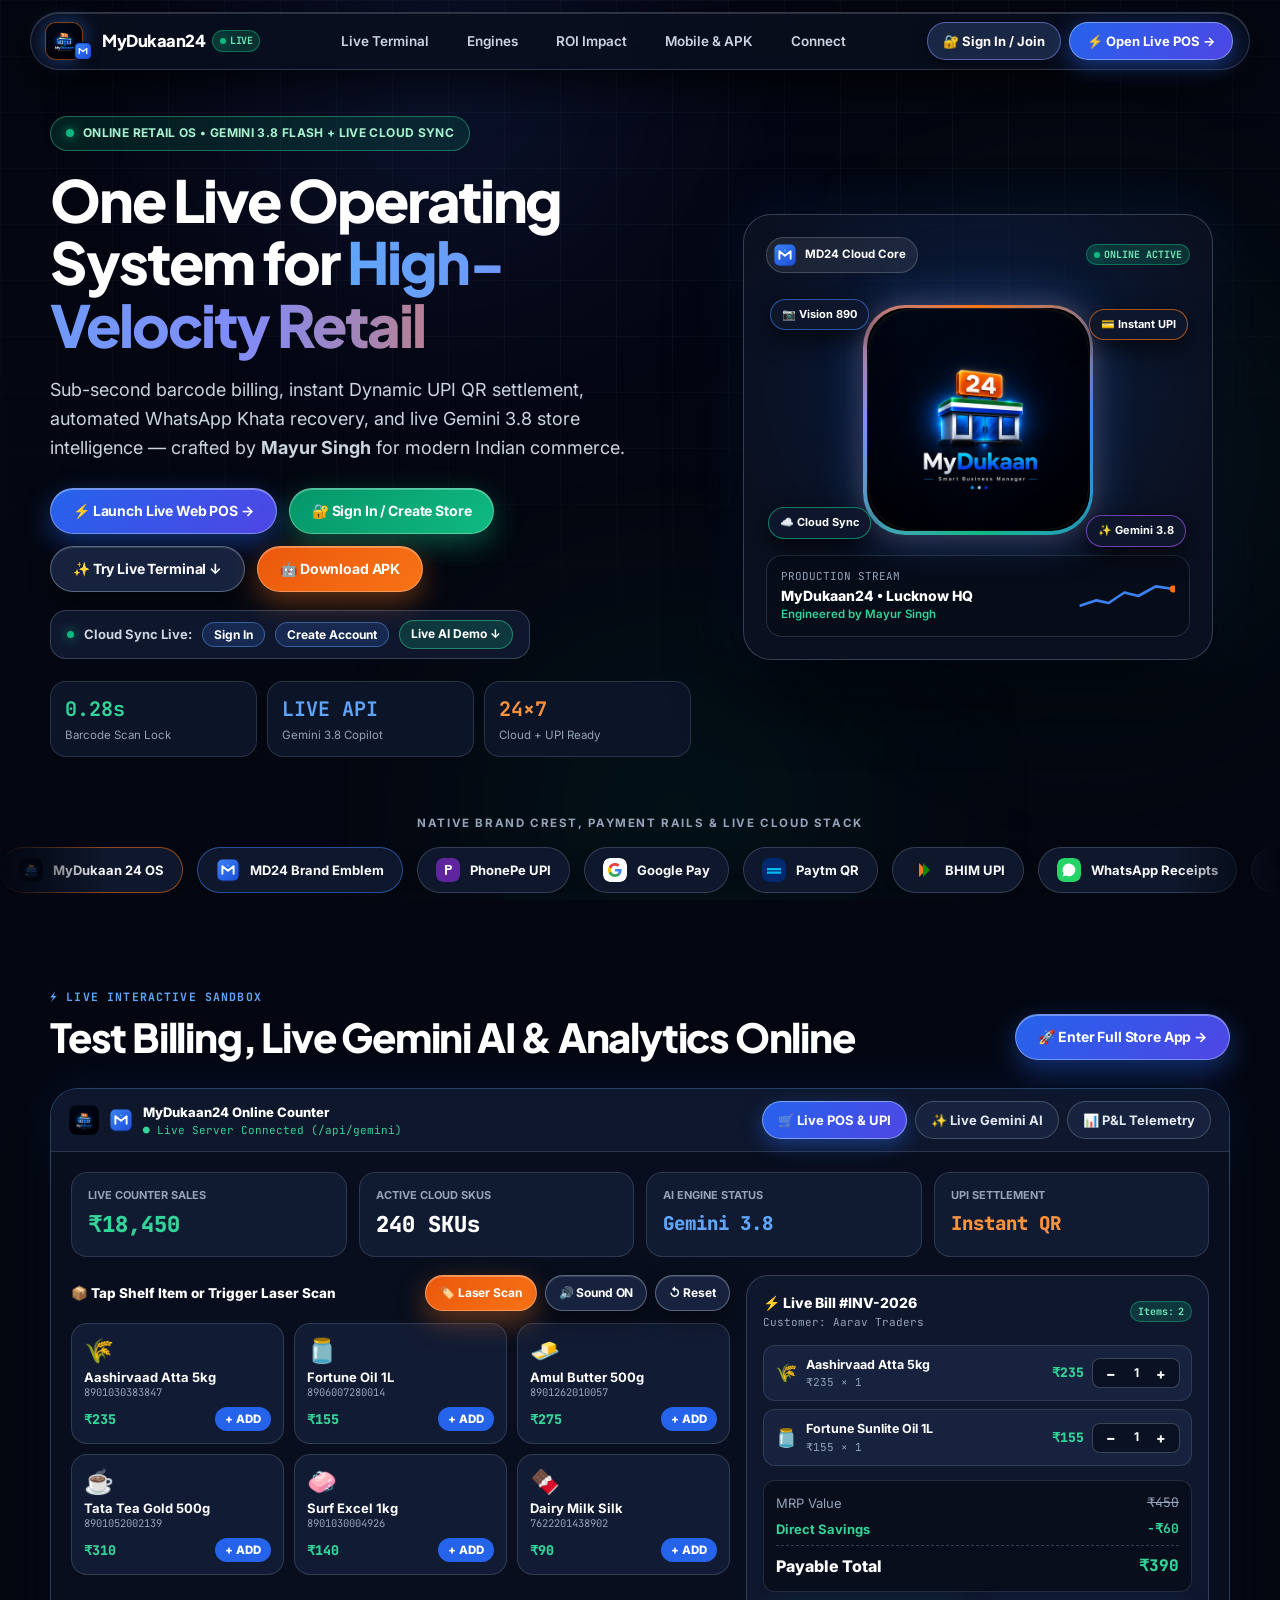
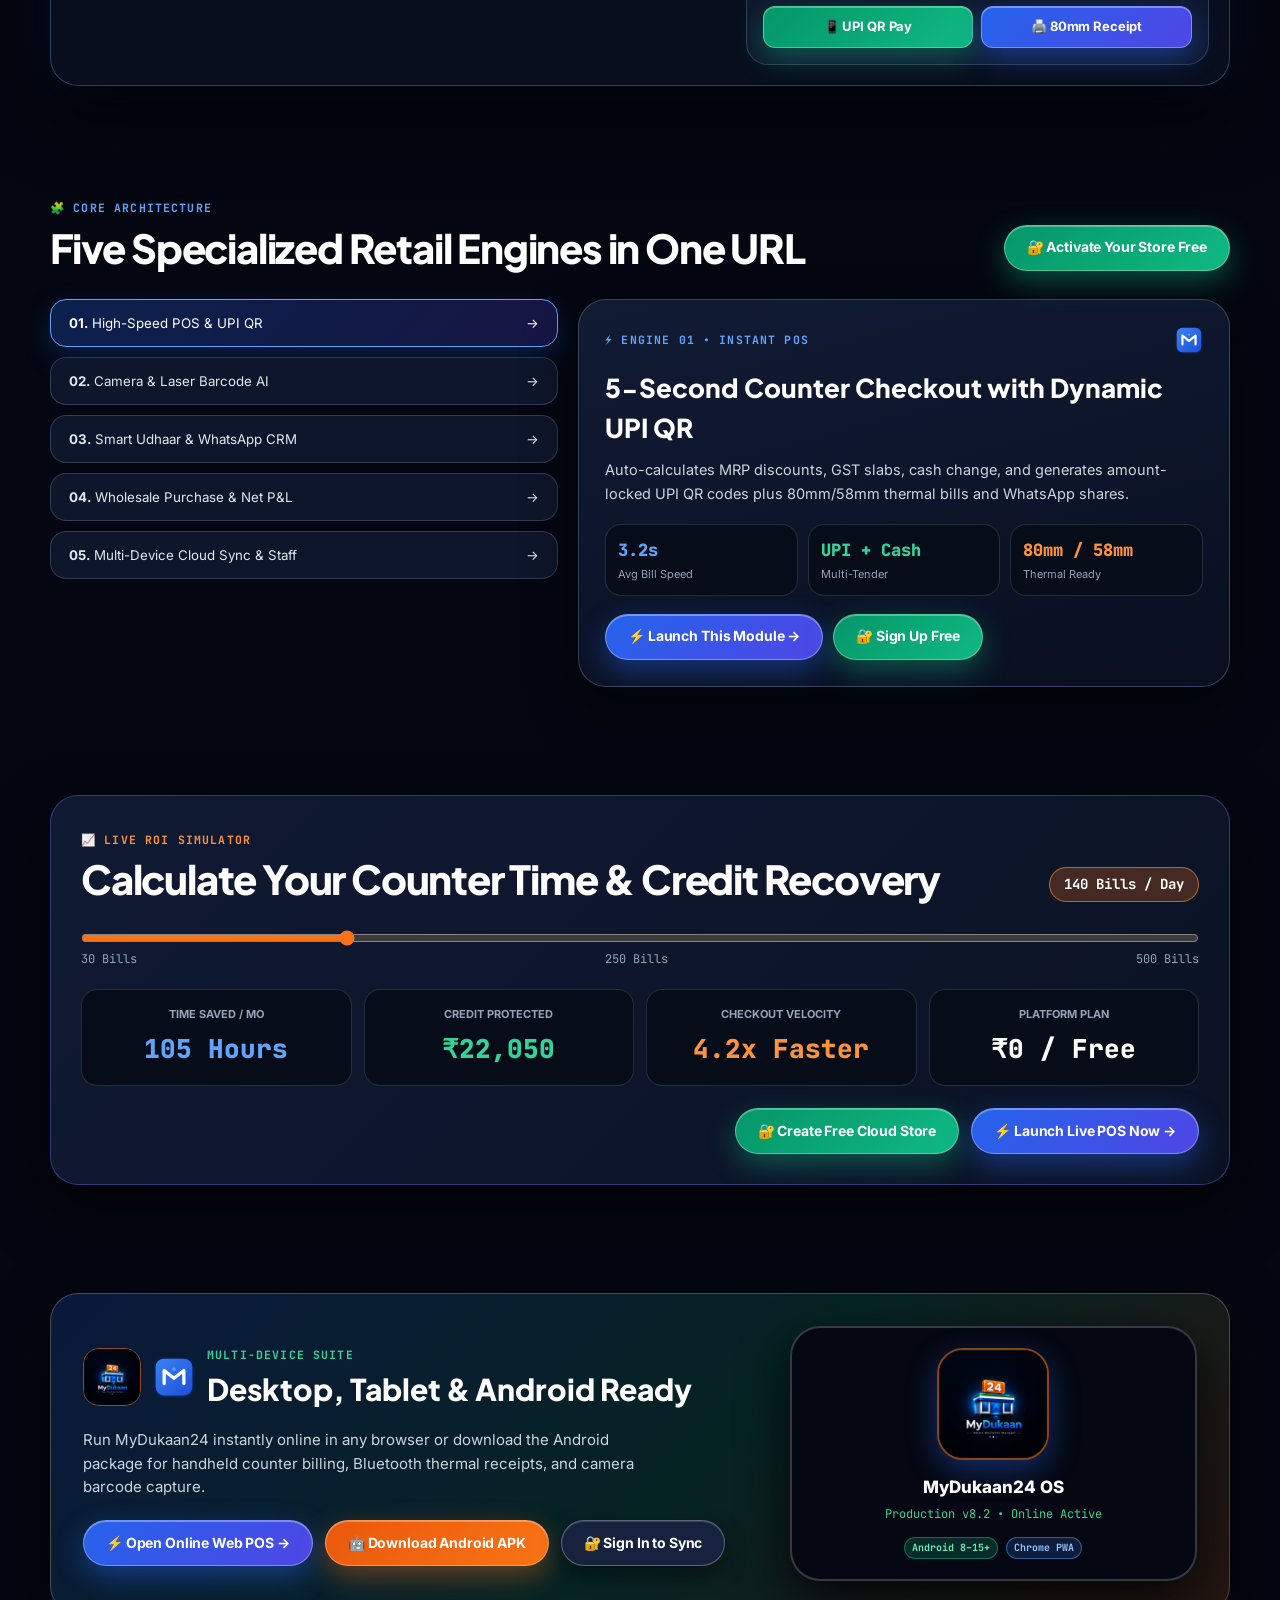
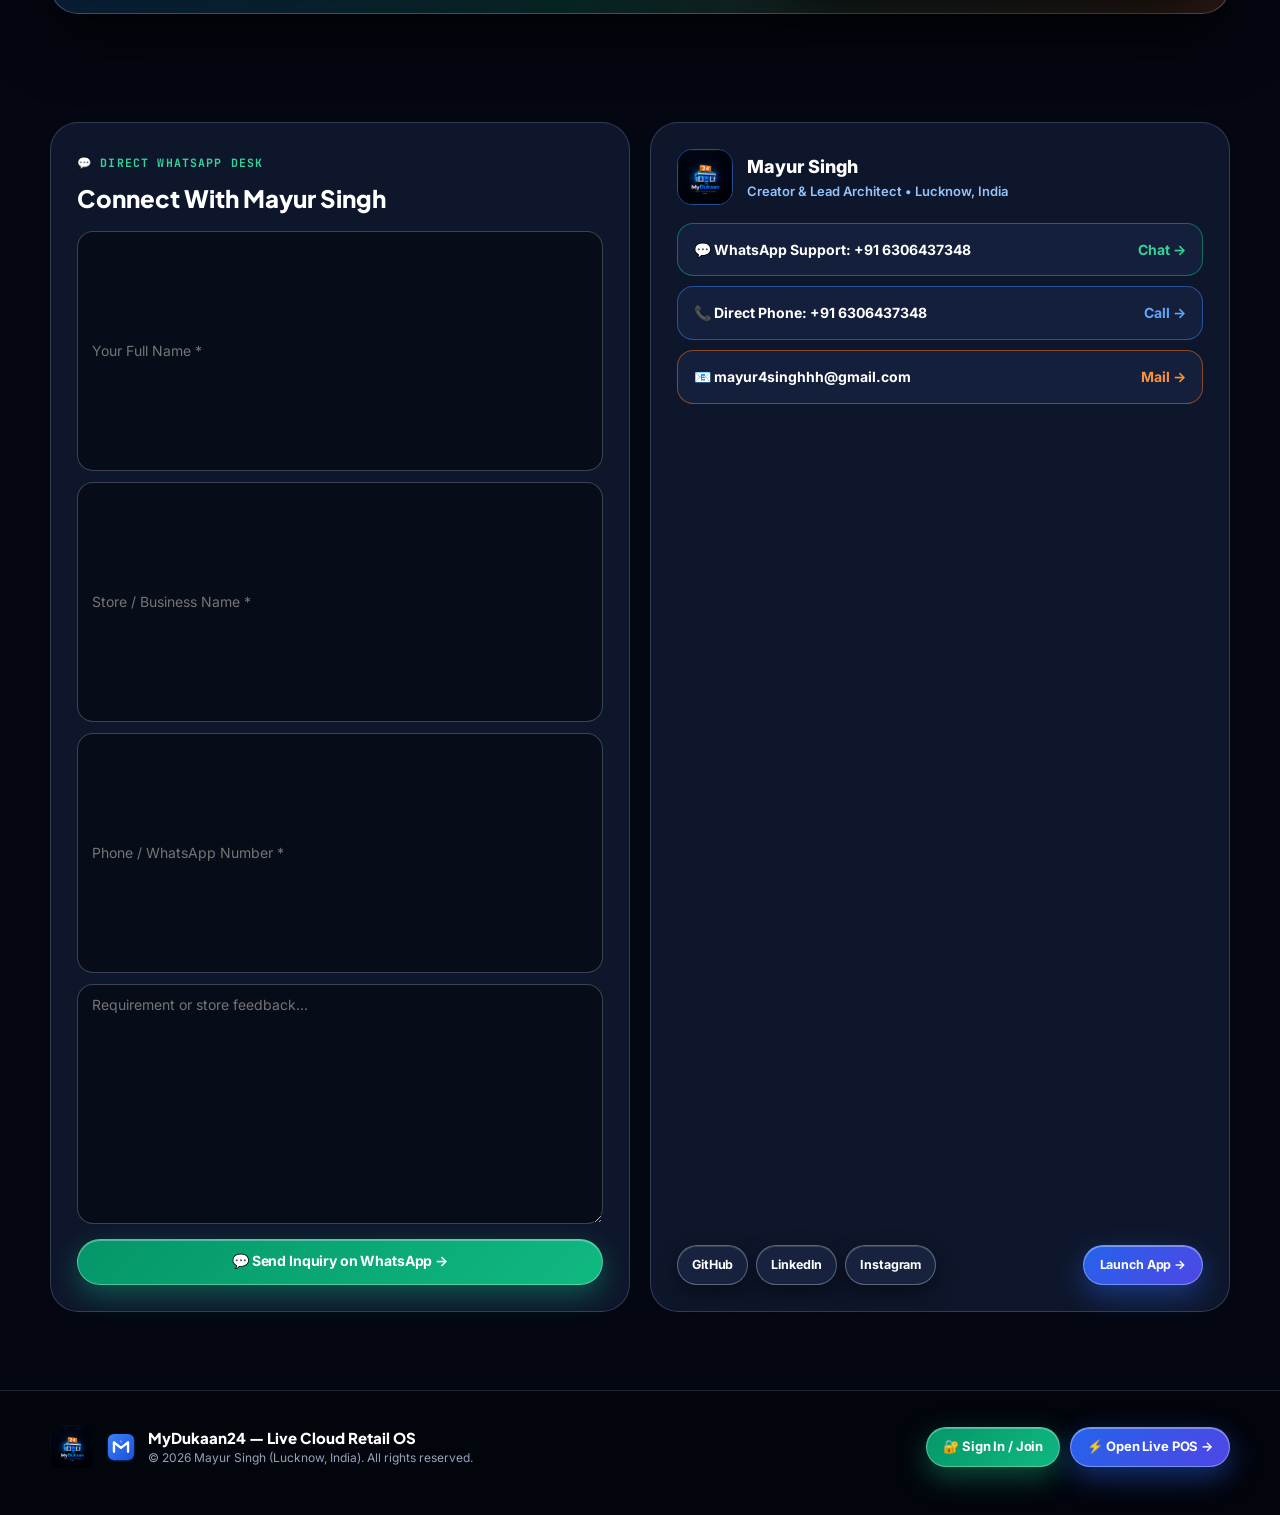
==== commit 05355300: "Configure built-in mydukaan24-live Firebase Auth and Firestore sync" ====
--- a/index.html
+++ b/index.html
@@ -1127,14 +1127,22 @@
 
         const cartSummary = SimPOS.cart.map(e => `${SimPOS.products[e.id]?.name} x${e.qty}`).join(', ') || 'Atta 5kg, Oil 1L';
         try {
-          const resp = await fetch(this.getGeminiEndpoint(), {
-            method: 'POST',
-            headers: { 'Content-Type': 'application/json' },
-            body: JSON.stringify({
-              prompt: promptText,
-              storeContext: `Live Store Showcase (Today Revenue: ₹18,450, Active Bill: ${cartSummary}, Payable: ₹${SimPOS.currentTotal}). Answer concisely in under 5 sharp bullet lines for an Indian store owner.`
-            })
-          });
+          const controller = new AbortController();
+          const timer = setTimeout(() => controller.abort(), 24000);
+          let resp;
+          try {
+            resp = await fetch(this.getGeminiEndpoint(), {
+              method: 'POST',
+              headers: { 'Content-Type': 'application/json' },
+              body: JSON.stringify({
+                prompt: promptText,
+                storeContext: `Live Store Showcase (Today Revenue: ₹18,450, Active Bill: ${cartSummary}, Payable: ₹${SimPOS.currentTotal}). Answer concisely in under 5 sharp bullet lines for an Indian store owner.`
+              }),
+              signal: controller.signal
+            });
+          } finally {
+            clearTimeout(timer);
+          }
           const data = await resp.json().catch(() => ({}));
           if (resp.ok && data && data.success && data.text) {
             out.textContent = data.text;
@@ -1368,7 +1376,7 @@
             accountBar.classList.remove('signed-in');
             accountBar.innerHTML = `
               <span class="lp-pulse-dot" style="width:7px;height:7px;"></span>
-              <span><strong>${status.configured ? `Cloud Ready (${this.escapeHtml(status.projectId)}):` : 'Live Cloud Store:'}</strong></span>
+              <span><strong>${status.configured ? 'Cloud Sync Live:' : 'Live Cloud Store:'}</strong></span>
               <button type="button" class="lp-inline-action" onclick="LandingAuth.openModal('signin')">Sign In</button>
               <button type="button" class="lp-inline-action" onclick="LandingAuth.openModal('signup')">Create Account</button>
               <a href="#showcase" class="lp-inline-action" style="background: rgba(16,185,129,0.2); border-color: rgba(52,211,153,0.5);">Live AI Demo ↓</a>
--- a/css/landing.css
+++ b/css/landing.css
@@ -1455,7 +1455,7 @@
   align-items: center;
   justify-content: space-between;
   gap: 12px;
-  padding: 13px 16px;
+  padding: 15px 16px;
   border-radius: var(--lp-r-md);
   background: #14203B;
   border: 1.5px solid rgba(148, 163, 184, 0.32);
@@ -1794,39 +1794,53 @@
 }
 
 @media (max-width: 380px) {
+  .lp-navbar-wrapper {
+    padding: 0 6px;
+  }
+
   .lp-navbar {
-    padding: 6px 8px;
+    padding: 5px 7px;
+    gap: 4px;
+  }
+
+  .lp-brand {
     gap: 5px;
-  }
-
-  .lp-brand {
-    gap: 6px;
+    overflow: hidden;
   }
 
   .brand-logo-img {
-    width: 26px;
-    height: 26px;
-    border-radius: 8px;
+    width: 24px;
+    height: 24px;
+    border-radius: 7px;
   }
 
   .lp-brand-name {
-    font-size: 12px;
+    font-size: 11px;
+    letter-spacing: -0.04em;
+    min-width: 0;
+    overflow: hidden;
+    text-overflow: ellipsis;
   }
 
   .lp-nav-actions {
-    gap: 4px;
+    gap: 3px;
   }
 
   .lp-nav-auth-btn,
   .lp-nav-cta {
-    padding: 5px 8px;
-    font-size: 10.5px;
-    min-height: 31px;
+    padding: 5px 7px;
+    font-size: 10px;
+    min-height: 30px;
+    gap: 4px;
+  }
+
+  .lp-nav-auth-btn {
+    max-width: 78px;
   }
 
   .lp-mobile-menu-toggle {
-    width: 31px;
-    height: 31px;
+    width: 30px;
+    height: 30px;
   }
 
   .lp-sim-kpi-grid,
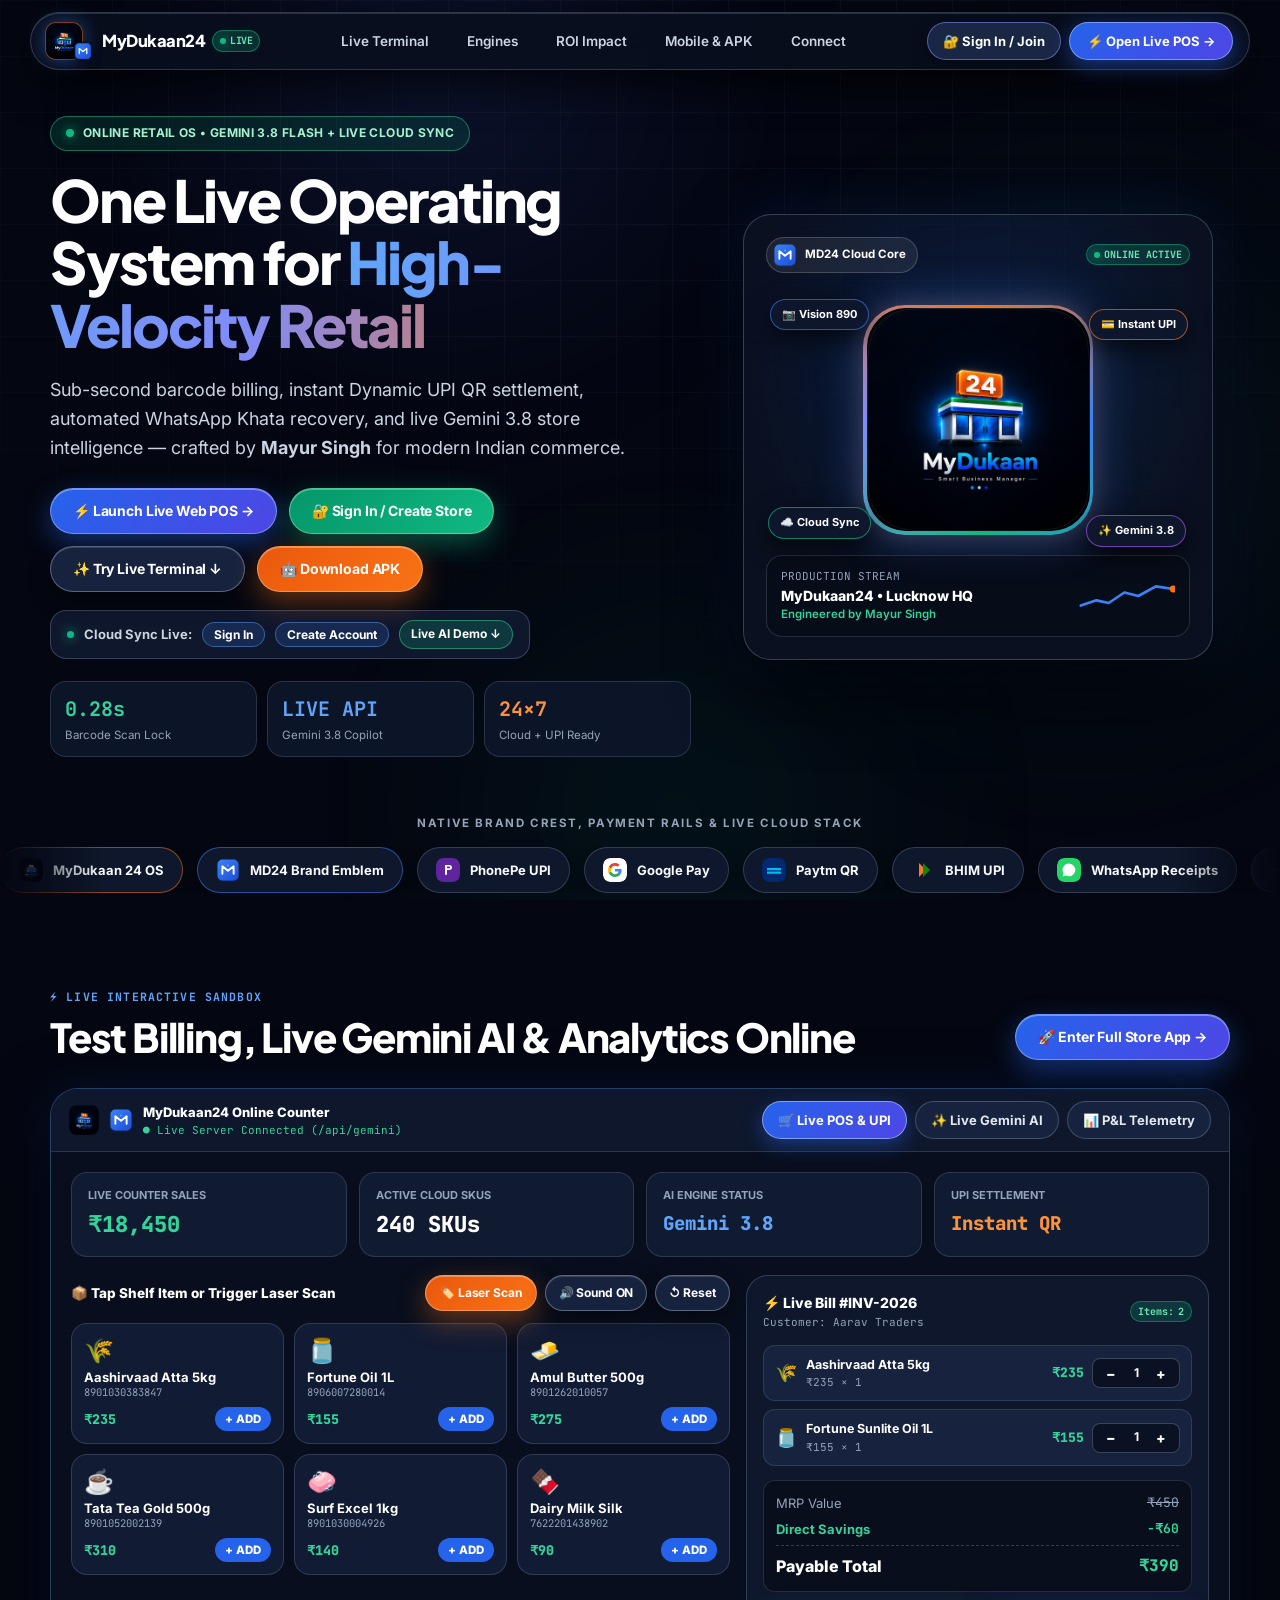
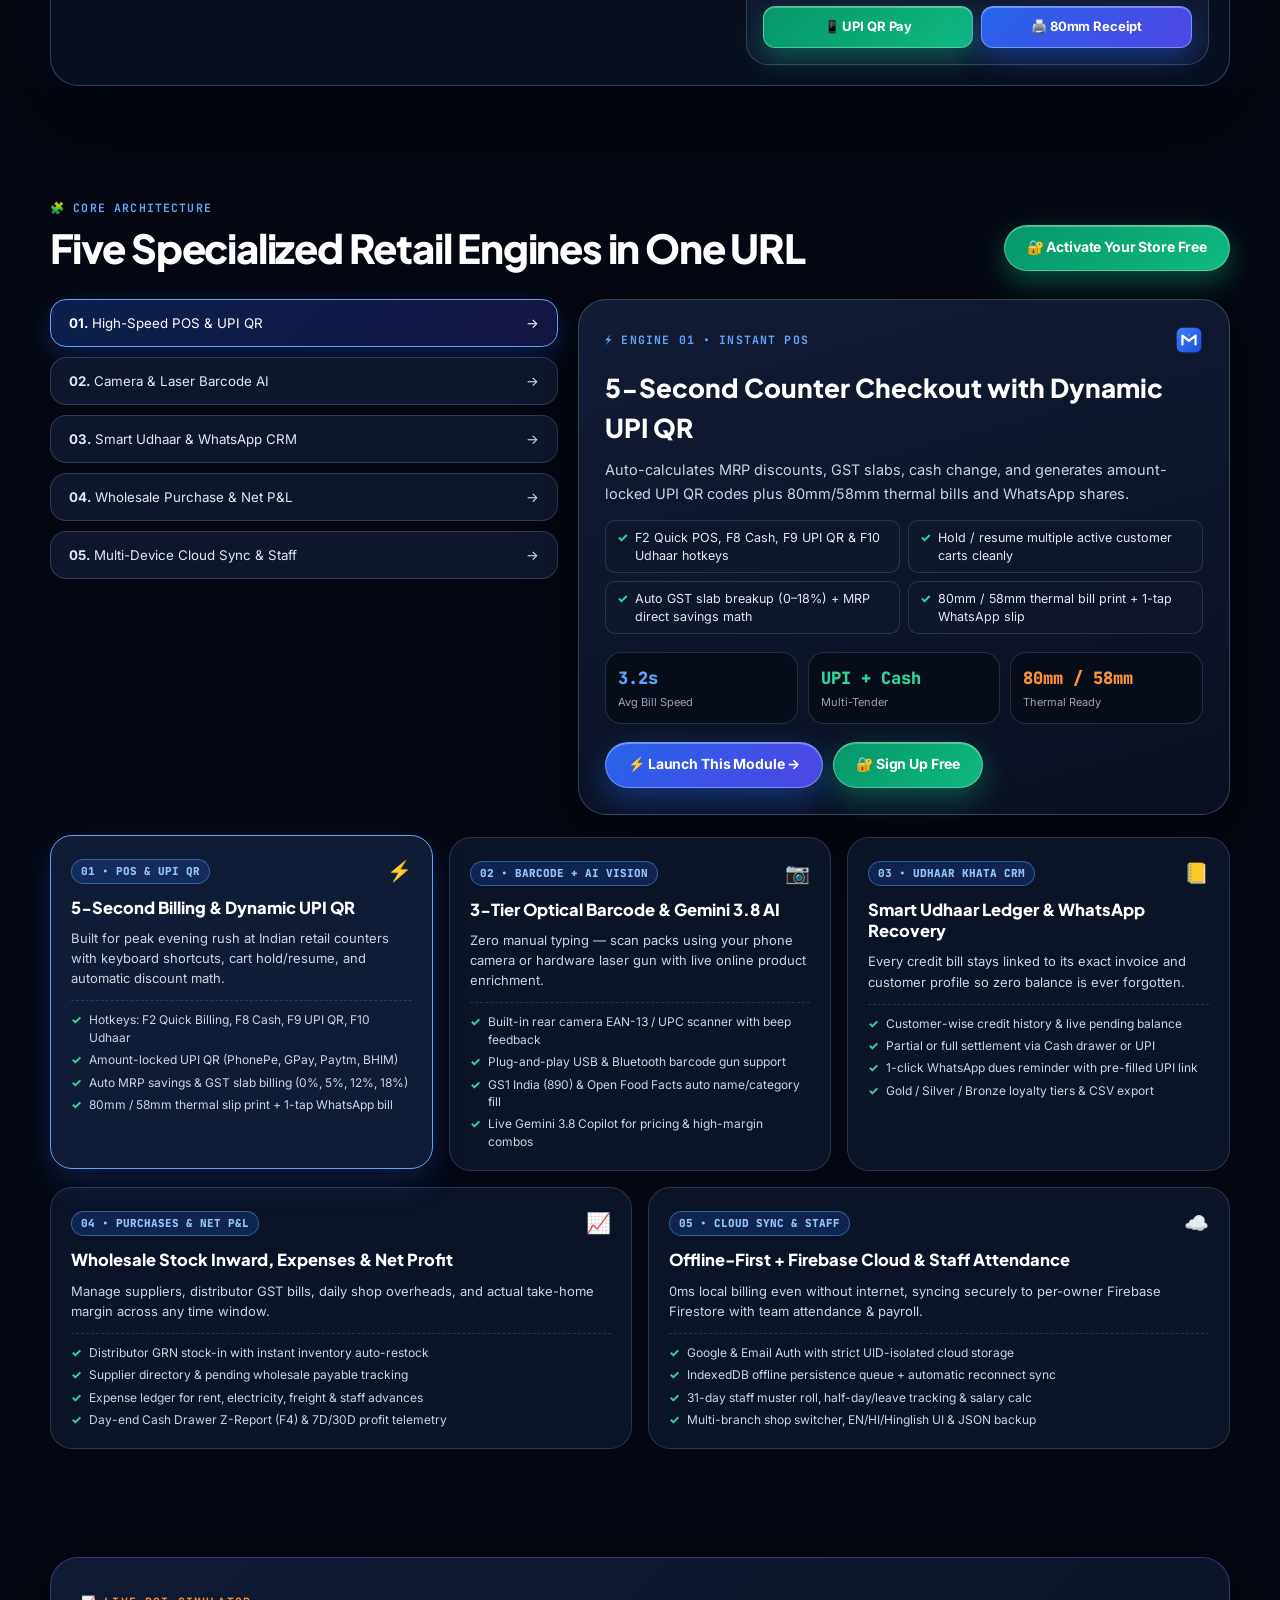
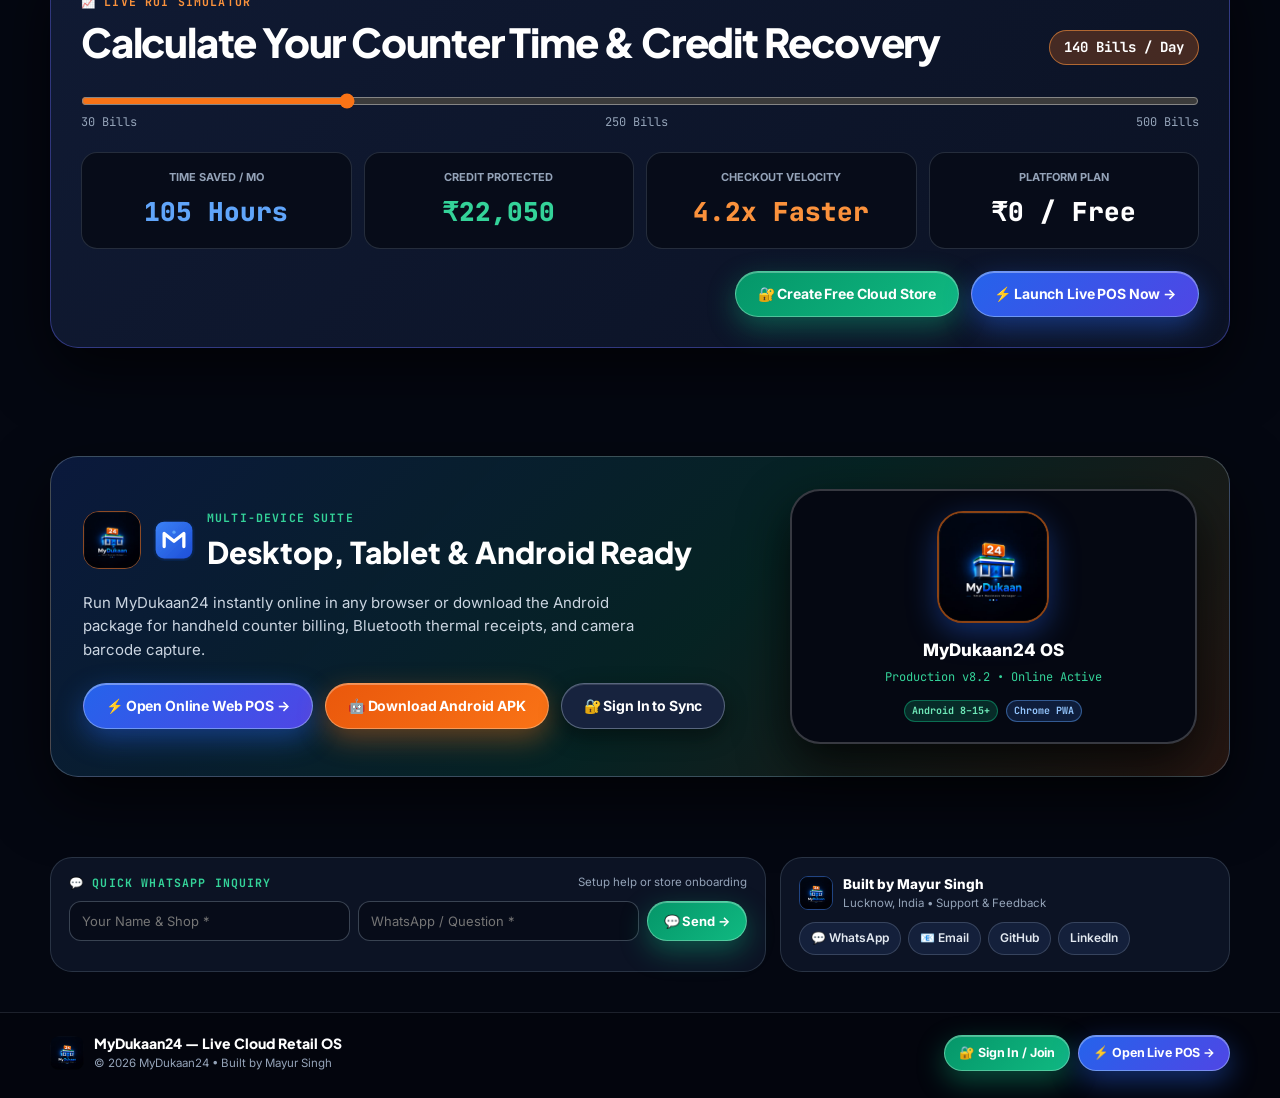
==== commit 1fed14f6: "feat(landing,auth): require login before app exit, expand store onboarding & 5 engines, shrink dev/i" ====
--- a/index.html
+++ b/index.html
@@ -619,6 +619,84 @@
 
             <div class="lp-engine-stage" id="lp-engine-stage"></div>
           </div>
+
+          <!-- Detailed All-5 Engines Architecture Breakdown -->
+          <div class="lp-features-deep-grid" id="lp-features-deep-grid">
+            <article class="lp-feature-deep-card active" data-engine-card="billing" onclick="EngineExplorer.select('billing')">
+              <div class="lp-feature-deep-top">
+                <span class="lp-feature-deep-num">01 • POS &amp; UPI QR</span>
+                <span style="font-size: 20px;">⚡</span>
+              </div>
+              <h3 class="lp-feature-deep-title">5-Second Billing &amp; Dynamic UPI QR</h3>
+              <p class="lp-feature-deep-desc">Built for peak evening rush at Indian retail counters with keyboard shortcuts, cart hold/resume, and automatic discount math.</p>
+              <ul class="lp-feature-deep-list">
+                <li>Hotkeys: F2 Quick Billing, F8 Cash, F9 UPI QR, F10 Udhaar</li>
+                <li>Amount-locked UPI QR (PhonePe, GPay, Paytm, BHIM)</li>
+                <li>Auto MRP savings &amp; GST slab billing (0%, 5%, 12%, 18%)</li>
+                <li>80mm / 58mm thermal slip print + 1-tap WhatsApp bill</li>
+              </ul>
+            </article>
+
+            <article class="lp-feature-deep-card" data-engine-card="vision" onclick="EngineExplorer.select('vision')">
+              <div class="lp-feature-deep-top">
+                <span class="lp-feature-deep-num">02 • BARCODE + AI VISION</span>
+                <span style="font-size: 20px;">📷</span>
+              </div>
+              <h3 class="lp-feature-deep-title">3-Tier Optical Barcode &amp; Gemini 3.8 AI</h3>
+              <p class="lp-feature-deep-desc">Zero manual typing — scan packs using your phone camera or hardware laser gun with live online product enrichment.</p>
+              <ul class="lp-feature-deep-list">
+                <li>Built-in rear camera EAN-13 / UPC scanner with beep feedback</li>
+                <li>Plug-and-play USB &amp; Bluetooth barcode gun support</li>
+                <li>GS1 India (890) &amp; Open Food Facts auto name/category fill</li>
+                <li>Live Gemini 3.8 Copilot for pricing &amp; high-margin combos</li>
+              </ul>
+            </article>
+
+            <article class="lp-feature-deep-card" data-engine-card="khata" onclick="EngineExplorer.select('khata')">
+              <div class="lp-feature-deep-top">
+                <span class="lp-feature-deep-num">03 • UDHAAR KHATA CRM</span>
+                <span style="font-size: 20px;">📒</span>
+              </div>
+              <h3 class="lp-feature-deep-title">Smart Udhaar Ledger &amp; WhatsApp Recovery</h3>
+              <p class="lp-feature-deep-desc">Every credit bill stays linked to its exact invoice and customer profile so zero balance is ever forgotten.</p>
+              <ul class="lp-feature-deep-list">
+                <li>Customer-wise credit history &amp; live pending balance</li>
+                <li>Partial or full settlement via Cash drawer or UPI</li>
+                <li>1-click WhatsApp dues reminder with pre-filled UPI link</li>
+                <li>Gold / Silver / Bronze loyalty tiers &amp; CSV export</li>
+              </ul>
+            </article>
+
+            <article class="lp-feature-deep-card" data-engine-card="pnl" onclick="EngineExplorer.select('pnl')">
+              <div class="lp-feature-deep-top">
+                <span class="lp-feature-deep-num">04 • PURCHASES &amp; NET P&amp;L</span>
+                <span style="font-size: 20px;">📈</span>
+              </div>
+              <h3 class="lp-feature-deep-title">Wholesale Stock Inward, Expenses &amp; Net Profit</h3>
+              <p class="lp-feature-deep-desc">Manage suppliers, distributor GST bills, daily shop overheads, and actual take-home margin across any time window.</p>
+              <ul class="lp-feature-deep-list">
+                <li>Distributor GRN stock-in with instant inventory auto-restock</li>
+                <li>Supplier directory &amp; pending wholesale payable tracking</li>
+                <li>Expense ledger for rent, electricity, freight &amp; staff advances</li>
+                <li>Day-end Cash Drawer Z-Report (F4) &amp; 7D/30D profit telemetry</li>
+              </ul>
+            </article>
+
+            <article class="lp-feature-deep-card" data-engine-card="cloud" onclick="EngineExplorer.select('cloud')">
+              <div class="lp-feature-deep-top">
+                <span class="lp-feature-deep-num">05 • CLOUD SYNC &amp; STAFF</span>
+                <span style="font-size: 20px;">☁️</span>
+              </div>
+              <h3 class="lp-feature-deep-title">Offline-First + Firebase Cloud &amp; Staff Attendance</h3>
+              <p class="lp-feature-deep-desc">0ms local billing even without internet, syncing securely to per-owner Firebase Firestore with team attendance &amp; payroll.</p>
+              <ul class="lp-feature-deep-list">
+                <li>Google &amp; Email Auth with strict UID-isolated cloud storage</li>
+                <li>IndexedDB offline persistence queue + automatic reconnect sync</li>
+                <li>31-day staff muster roll, half-day/leave tracking &amp; salary calc</li>
+                <li>Multi-branch shop switcher, EN/HI/Hinglish UI &amp; JSON backup</li>
+              </ul>
+            </article>
+          </div>
         </div>
       </section>
 
@@ -711,56 +789,38 @@
       </section>
 
       <!-- ================================================================
-           7. DIRECT MERCHANT CONNECT & CREATOR SIGNATURE
+           7. COMPACT INQUIRY STRIP & DEVELOPER ATTRIBUTION
            ================================================================ -->
-      <section class="lp-section lp-reveal" id="connect">
+      <section class="lp-section lp-section-compact lp-reveal" id="connect">
         <div class="lp-container">
           <div class="lp-contact-grid">
             <div class="lp-surface-card">
-              <div class="lp-section-tag" style="color: #34D399;">💬 DIRECT WHATSAPP DESK</div>
-              <h2 style="font-family: var(--font-heading); font-size: 24px; font-weight: 800; color: #FFFFFF; margin-bottom: 14px;">Connect With Mayur Singh</h2>
-              <form onsubmit="event.preventDefault(); LandingContact.submitQuery();" style="display: flex; flex-direction: column; gap: 11px;">
-                <input type="text" id="contact-name" class="lp-input" placeholder="Your Full Name *" required />
-                <input type="text" id="contact-shop" class="lp-input" placeholder="Store / Business Name *" required />
-                <input type="tel" id="contact-phone" class="lp-input" placeholder="Phone / WhatsApp Number *" required />
-                <textarea id="contact-message" class="lp-input" rows="3" style="min-height: 86px; resize: vertical;" placeholder="Requirement or store feedback..."></textarea>
-                <button type="submit" class="lp-btn btn-cta-emerald btn-sheen" style="width: 100%; margin-top: 4px;">
-                  💬 Send Inquiry on WhatsApp →
+              <div style="display: flex; align-items: center; justify-content: space-between; flex-wrap: wrap; gap: 6px;">
+                <span class="lp-section-tag" style="margin-bottom: 0; color: #34D399;">💬 QUICK WHATSAPP INQUIRY</span>
+                <span style="font-size: 11.5px; color: var(--lp-text-muted);">Setup help or store onboarding</span>
+              </div>
+              <form class="lp-quick-inquiry-form" onsubmit="event.preventDefault(); LandingContact.submitQuery();">
+                <input type="text" id="contact-name" class="lp-input" placeholder="Your Name &amp; Shop *" required />
+                <input type="text" id="contact-phone" class="lp-input" placeholder="WhatsApp / Question *" required />
+                <button type="submit" class="lp-btn btn-cta-emerald btn-sheen" style="min-height: 40px; padding: 8px 16px; font-size: 13px;">
+                  💬 Send →
                 </button>
               </form>
             </div>
 
-            <div class="lp-surface-card" style="display: flex; flex-direction: column; justify-content: space-between; gap: 16px;">
-              <div>
-                <div style="display: flex; align-items: center; gap: 14px; margin-bottom: 18px;">
-                  <img src="assets/LOGO.jpeg" onerror="this.src='assets/logo.svg'" style="width: 56px; height: 56px; border-radius: 15px; border: 1.5px solid rgba(59,130,246,0.5);" alt="MyDukaan24 Brand Seal" />
-                  <div>
-                    <div style="font-size: 18px; font-weight: 800; color: #FFFFFF;">Mayur Singh</div>
-                    <div style="font-size: 13px; color: #93C5FD; font-weight: 600;">Creator &amp; Lead Architect • Lucknow, India</div>
-                  </div>
+            <div class="lp-surface-card lp-dev-compact">
+              <div style="display: flex; align-items: center; gap: 10px;">
+                <img src="assets/LOGO.jpeg" onerror="this.src='assets/logo.svg'" style="width: 34px; height: 34px; border-radius: 9px; border: 1px solid rgba(59,130,246,0.45);" alt="MyDukaan24" />
+                <div>
+                  <div style="font-size: 13.5px; font-weight: 800; color: #FFFFFF;">Built by Mayur Singh</div>
+                  <div style="font-size: 11.5px; color: var(--lp-text-muted);">Lucknow, India • Support &amp; Feedback</div>
                 </div>
-
-                <div style="display: flex; flex-direction: column; gap: 10px;">
-                  <a href="https://wa.me/916306437348?text=Namaste%20Mayur,%20I%20checked%20MyDukaan24%20live!" target="_blank" class="lp-channel-btn" style="border-color: rgba(16,185,129,0.5);">
-                    <span>💬 WhatsApp Support: +91 6306437348</span>
-                    <span style="color: #34D399;">Chat →</span>
-                  </a>
-                  <a href="tel:+916306437348" class="lp-channel-btn" style="border-color: rgba(59,130,246,0.5);">
-                    <span>📞 Direct Phone: +91 6306437348</span>
-                    <span style="color: #60A5FA;">Call →</span>
-                  </a>
-                  <a href="mailto:mayur4singhhh@gmail.com" class="lp-channel-btn" style="border-color: rgba(249,115,22,0.5);">
-                    <span>📧 mayur4singhhh@gmail.com</span>
-                    <span style="color: #FB923C;">Mail →</span>
-                  </a>
-                </div>
-              </div>
-
-              <div style="display: flex; flex-wrap: wrap; gap: 8px;">
-                <a href="https://github.com/mayursingh24/MyDukaan" target="_blank" class="lp-btn btn-cta-glass" style="min-height: 40px; padding: 8px 14px; font-size: 12.5px;">GitHub</a>
-                <a href="https://linkedin.com/in/mayursingh24" target="_blank" class="lp-btn btn-cta-glass" style="min-height: 40px; padding: 8px 14px; font-size: 12.5px;">LinkedIn</a>
-                <a href="https://instagram.com/_mayur.x24" target="_blank" class="lp-btn btn-cta-glass" style="min-height: 40px; padding: 8px 14px; font-size: 12.5px;">Instagram</a>
-                <a href="app.html" class="lp-btn btn-cta-primary" style="min-height: 40px; padding: 8px 16px; font-size: 12.5px; margin-left: auto;">Launch App →</a>
+              </div>
+              <div class="lp-dev-pills">
+                <a href="https://wa.me/916306437348?text=Namaste%20Mayur,%20I%20checked%20MyDukaan24%20live!" target="_blank" class="lp-channel-btn">💬 WhatsApp</a>
+                <a href="mailto:mayur4singhhh@gmail.com" class="lp-channel-btn">📧 Email</a>
+                <a href="https://github.com/mayursingh24/MyDukaan" target="_blank" class="lp-channel-btn">GitHub</a>
+                <a href="https://linkedin.com/in/mayursingh24" target="_blank" class="lp-channel-btn">LinkedIn</a>
               </div>
             </div>
           </div>
@@ -770,19 +830,18 @@
 
     <!-- Footer Brand Lockup -->
     <footer class="lp-footer">
-      <div class="lp-container" style="display: flex; align-items: center; justify-content: space-between; flex-wrap: wrap; gap: 18px;">
-        <div style="display: flex; align-items: center; gap: 12px;">
-          <img src="assets/LOGO.jpeg" onerror="this.src='assets/logo.svg'" style="width: 44px; height: 44px; border-radius: 12px;" alt="MyDukaan24 Footer Logo" />
-          <img src="assets/logo.svg" style="width: 30px; height: 30px; border-radius: 8px;" alt="MD24 Vector Logo" />
+      <div class="lp-container" style="display: flex; align-items: center; justify-content: space-between; flex-wrap: wrap; gap: 14px;">
+        <div style="display: flex; align-items: center; gap: 10px;">
+          <img src="assets/LOGO.jpeg" onerror="this.src='assets/logo.svg'" style="width: 34px; height: 34px; border-radius: 9px;" alt="MyDukaan24 Footer Logo" />
           <div>
-            <div style="font-family: var(--font-heading); font-weight: 800; font-size: 15px; color: #FFFFFF;">MyDukaan24 — Live Cloud Retail OS</div>
-            <div style="font-size: 12px; color: var(--lp-text-muted);">© 2026 Mayur Singh (Lucknow, India). All rights reserved.</div>
+            <div style="font-family: var(--font-heading); font-weight: 800; font-size: 14px; color: #FFFFFF;">MyDukaan24 — Live Cloud Retail OS</div>
+            <div style="font-size: 11.5px; color: var(--lp-text-muted);">© 2026 MyDukaan24 • Built by Mayur Singh</div>
           </div>
         </div>
 
-        <div style="display: flex; flex-wrap: wrap; gap: 10px;">
-          <button type="button" class="lp-btn btn-cta-emerald" style="min-height: 40px; padding: 8px 16px; font-size: 13px;" onclick="LandingAuth.openModal('signin')">🔐 Sign In / Join</button>
-          <a href="app.html" class="lp-btn btn-cta-primary" style="min-height: 40px; padding: 8px 16px; font-size: 13px;">⚡ Open Live POS →</a>
+        <div style="display: flex; flex-wrap: wrap; gap: 8px;">
+          <button type="button" class="lp-btn btn-cta-emerald" style="min-height: 36px; padding: 7px 14px; font-size: 12.5px;" onclick="LandingAuth.openModal('signin')">🔐 Sign In / Join</button>
+          <a href="app.html" class="lp-btn btn-cta-primary" style="min-height: 36px; padding: 7px 14px; font-size: 12.5px;">⚡ Open Live POS →</a>
         </div>
       </div>
     </footer>
@@ -1193,6 +1252,12 @@
           tag: '⚡ ENGINE 01 • INSTANT POS',
           title: '5-Second Counter Checkout with Dynamic UPI QR',
           desc: 'Auto-calculates MRP discounts, GST slabs, cash change, and generates amount-locked UPI QR codes plus 80mm/58mm thermal bills and WhatsApp shares.',
+          highlights: [
+            'F2 Quick POS, F8 Cash, F9 UPI QR & F10 Udhaar hotkeys',
+            'Hold / resume multiple active customer carts cleanly',
+            'Auto GST slab breakup (0–18%) + MRP direct savings math',
+            '80mm / 58mm thermal bill print + 1-tap WhatsApp slip'
+          ],
           m1: ['3.2s', 'Avg Bill Speed'],
           m2: ['UPI + Cash', 'Multi-Tender'],
           m3: ['80mm / 58mm', 'Thermal Ready']
@@ -1201,6 +1266,12 @@
           tag: '📷 ENGINE 02 • OPTICAL BARCODE AI',
           title: 'Camera Vision, Gun Scanner & Gemini Lookup',
           desc: 'Instant EAN/UPC detection via mobile camera or USB laser scanner gun, enriched live with Open Food Facts and Gemini Google Search product identification.',
+          highlights: [
+            'Rear camera live EAN-13 / UPC scanner with crisp beep audio',
+            'Plug-and-play USB & Bluetooth barcode gun compatible',
+            'GS1 India (890 prefix) & Open Food Facts instant autofill',
+            'Live Gemini 3.8 Copilot for combo pricing & margin tips'
+          ],
           m1: ['0.28s', 'Frame Lock'],
           m2: ['890 GS1', 'India Registry'],
           m3: ['USB + Cam', 'Dual Input']
@@ -1209,14 +1280,26 @@
           tag: '📒 ENGINE 03 • CREDIT CRM',
           title: 'Automated Udhaar Khata & 1-Click WhatsApp Collection',
           desc: 'Track customer balances with exact invoice lineage, accept partial settlements, and dispatch branded UPI payment reminders on WhatsApp in one tap.',
+          highlights: [
+            'Every credit invoice linked directly to customer balance due',
+            'Accept full or partial recovery via Cash drawer or UPI',
+            '1-tap WhatsApp reminder with pre-filled UPI pay link',
+            'Gold / Silver / Bronze tiers, history & CSV export'
+          ],
           m1: ['Zero', 'Missed Entries'],
           m2: ['1-Tap', 'UPI Reminder'],
           m3: ['100%', 'Audit History']
         },
         pnl: {
           tag: '📈 ENGINE 04 • PROFIT INTELLIGENCE',
-          title: 'Wholesale Stock Inward, Margins & Net P&L',
+          title: 'Wholesale Stock Inward, Expenses & Net P&L',
           desc: 'Record distributor GST bills, track supplier payouts, log daily store rent & overheads, and measure real net profit live across any period.',
+          highlights: [
+            'Distributor GRN purchase inward with instant stock restock',
+            'Supplier directory & pending wholesale payable tracking',
+            'Expense ledger for rent, electricity, freight & advances',
+            'Day-end Z-Report (F4) & live 7D / 30D profit curves'
+          ],
           m1: ['Real-Time', 'COGS Tracking'],
           m2: ['Supplier', 'Payable CRM'],
           m3: ['SVG', 'Revenue Curve']
@@ -1225,6 +1308,12 @@
           tag: '☁️ ENGINE 05 • CLOUD & TEAM',
           title: 'Live Multi-Device Sync, Attendance & Multi-Shop Control',
           desc: 'Secure per-owner Google & Email authentication powered by Firebase Firestore alongside 31-day staff attendance and payroll calculation.',
+          highlights: [
+            'Per-owner Google & Email Auth with UID-isolated Firestore',
+            'IndexedDB offline persistence + automatic reconnect sync',
+            '31-day staff muster roll, leave marks & prorated payroll',
+            'Multi-branch shop switcher, EN/HI/Hinglish & JSON backups'
+          ],
           m1: ['Per-Owner', 'UID Isolation'],
           m2: ['Multi-Shop', 'Cloud Sync'],
           m3: ['31-Day', 'Staff Register']
@@ -1233,8 +1322,15 @@
       select(key) {
         const d = this.data[key] || this.data.billing;
         document.querySelectorAll('.lp-engine-tab').forEach(b => b.classList.toggle('active', b.dataset.engine === key));
+        document.querySelectorAll('[data-engine-card]').forEach(c => c.classList.toggle('active', c.dataset.engineCard === key));
         const mount = document.getElementById('lp-engine-stage');
         if (!mount) return;
+        const bulletsHtml = (d.highlights || []).map(item => `
+          <div class="lp-engine-bullet">
+            <span class="lp-engine-bullet-check">✓</span>
+            <span>${item}</span>
+          </div>
+        `).join('');
         mount.innerHTML = `
           <div>
             <div style="display:flex;align-items:center;justify-content:space-between;flex-wrap:wrap;gap:10px;margin-bottom:14px;">
@@ -1243,6 +1339,7 @@
             </div>
             <h3 style="font-family:var(--font-heading);font-size:clamp(20px,3vw,26px);font-weight:800;color:#FFFFFF;margin-bottom:10px;">${d.title}</h3>
             <p style="font-size:14.5px;color:var(--lp-text-secondary);line-height:1.65;">${d.desc}</p>
+            <div class="lp-engine-highlights">${bulletsHtml}</div>
           </div>
           <div class="lp-engine-metrics">
             <div class="lp-engine-metric"><div style="font-family:var(--font-mono);font-size:17px;font-weight:800;color:#60A5FA;">${d.m1[0]}</div><div style="font-size:11px;color:var(--lp-text-muted);margin-top:2px;">${d.m1[1]}</div></div>
@@ -1271,26 +1368,26 @@
     }
     window.updateRoiCalc = updateRoiCalc;
 
-    // Direct WhatsApp Contact
+    // Direct WhatsApp Inquiry
     const LandingContact = {
       submitQuery() {
         const name = (document.getElementById('contact-name')?.value || '').trim();
-        const shop = (document.getElementById('contact-shop')?.value || '').trim();
         const phone = (document.getElementById('contact-phone')?.value || '').trim();
-        const msg = (document.getElementById('contact-message')?.value || '').trim();
-        if (!name || !shop || !phone) return;
-        const text = `Namaste Mayur ji! My name is ${name} from "${shop}" (${phone}). ${msg || 'Interested in MyDukaan24 Live Retail OS.'}`;
+        if (!name || !phone) return;
+        const text = `Namaste Mayur ji! Inquiry from ${name} (${phone}) regarding MyDukaan24 Live Retail OS.`;
         window.open(`https://wa.me/916306437348?text=${encodeURIComponent(text)}`, '_blank');
       }
     };
     window.LandingContact = LandingContact;
 
-    // Zero-Guide Clean SaaS Auth Modal Controller
+    // Zero-Guide Clean SaaS Auth & Mandatory Gate Controller
     const LandingAuth = {
       isOpen: false,
       tab: 'signin',
       busy: false,
       notice: null,
+      pendingNav: null,
+      _draft: { shop: '', owner: '', phone: '', upi: '', address: '', email: '' },
 
       escapeHtml(val) {
         return String(val ?? '')
@@ -1301,20 +1398,160 @@
           .replace(/'/g, '&#39;');
       },
 
-      openModal(preferredTab = 'signin') {
+      isGatedHref(href, anchor) {
+        if (!href) return false;
+        const clean = href.trim();
+        if (!clean || clean.startsWith('#') || clean.startsWith('javascript:')) return false;
+        if (/^(mailto:|tel:)/i.test(clean)) return false;
+        if (/wa\.me|github\.com|linkedin\.com/i.test(clean)) return false;
+        if (/app\.html(\?|#|$)/i.test(clean) || /^\/app(\?|#|$)/i.test(clean)) return true;
+        if (/\.apk(\?|#|$)/i.test(clean) || (anchor && anchor.hasAttribute('download'))) return true;
+        return false;
+      },
+
+      captureTarget(anchor) {
+        const rawHref = (anchor && anchor.getAttribute('href')) || 'app.html';
+        const downloadName = anchor && anchor.hasAttribute('download')
+          ? (anchor.getAttribute('download') || 'MyDukkan24-v4.apk')
+          : null;
+        const label = ((anchor && anchor.textContent) || '').replace(/\s+/g, ' ').trim() || (downloadName ? 'Android APK' : 'Live POS');
+        return {
+          href: rawHref,
+          download: downloadName,
+          label,
+          ts: Date.now()
+        };
+      },
+
+      executeNavigation(target) {
+        if (!target || !target.href) return;
+        this.pendingNav = null;
+        try { sessionStorage.removeItem('md24_pending_nav'); } catch (e) {}
+        if (target.download !== null && target.download !== undefined) {
+          const a = document.createElement('a');
+          a.href = target.href;
+          a.download = target.download || 'MyDukkan24-v4.apk';
+          a.style.display = 'none';
+          document.body.appendChild(a);
+          a.click();
+          setTimeout(() => a.remove(), 1200);
+          return;
+        }
+        window.location.href = target.href;
+      },
+
+      async handleProtectedNavigation(anchor) {
+        const drawer = document.getElementById('lp-mobile-drawer');
+        if (drawer && drawer.classList.contains('active')) {
+          drawer.classList.remove('active');
+        }
+        const target = this.captureTarget(anchor);
+        const cloud = window.CloudSync;
+        if (cloud && cloud.user) {
+          this.executeNavigation(target);
+          return;
+        }
+        if (cloud && !cloud.authResolved && typeof cloud.waitForAuthReady === 'function') {
+          const user = await cloud.waitForAuthReady(1800);
+          if (user) {
+            this.executeNavigation(target);
+            return;
+          }
+        }
+        this.pendingNav = target;
+        try {
+          sessionStorage.setItem('md24_pending_nav', JSON.stringify(target));
+        } catch (e) {}
+        const actionDesc = target.download ? 'download Android APK' : 'enter Live POS';
+        this.openModal('signin', {
+          type: 'info',
+          text: `Login required: Sign in or Create Account to ${actionDesc}.`
+        });
+      },
+
+      resumeRedirectNavigationIfAny() {
+        if (this.busy) return false;
+        const cloud = window.CloudSync;
+        if (!cloud || !cloud.user) return false;
+        try {
+          const raw = sessionStorage.getItem('md24_pending_nav');
+          if (!raw) return false;
+          const saved = JSON.parse(raw);
+          if (!saved || !saved.viaRedirect || !saved.ts || (Date.now() - saved.ts) > 90000) {
+            return false;
+          }
+          this.executeNavigation(saved);
+          return true;
+        } catch (e) {
+          return false;
+        }
+      },
+
+      captureDraft() {
+        const pairs = [
+          ['shop', 'lp-auth-shop'],
+          ['owner', 'lp-auth-owner'],
+          ['phone', 'lp-auth-phone'],
+          ['upi', 'lp-auth-upi'],
+          ['address', 'lp-auth-address'],
+          ['email', 'lp-auth-email']
+        ];
+        pairs.forEach(([key, id]) => {
+          const el = document.getElementById(id);
+          if (el) this._draft[key] = el.value || '';
+        });
+      },
+
+      restoreDraft() {
+        const pairs = [
+          ['shop', 'lp-auth-shop'],
+          ['owner', 'lp-auth-owner'],
+          ['phone', 'lp-auth-phone'],
+          ['upi', 'lp-auth-upi'],
+          ['address', 'lp-auth-address'],
+          ['email', 'lp-auth-email']
+        ];
+        pairs.forEach(([key, id]) => {
+          const el = document.getElementById(id);
+          if (el && this._draft[key]) el.value = this._draft[key];
+        });
+      },
+
+      getSignupProfile(strict = true) {
+        const shopName = (document.getElementById('lp-auth-shop')?.value || this._draft.shop || '').trim();
+        const ownerName = (document.getElementById('lp-auth-owner')?.value || this._draft.owner || '').trim();
+        const phone = (document.getElementById('lp-auth-phone')?.value || this._draft.phone || '').trim();
+        const upiId = (document.getElementById('lp-auth-upi')?.value || this._draft.upi || '').trim();
+        const address = (document.getElementById('lp-auth-address')?.value || this._draft.address || '').trim();
+        if (!strict && !shopName && !ownerName && !phone && !upiId && !address) return null;
+        return { shopName, ownerName, phone, upiId, address };
+      },
+
+      openModal(preferredTab = 'signin', customNotice = null) {
         this.tab = preferredTab === 'signup' ? 'signup' : 'signin';
-        this.notice = null;
+        if (window.CloudSync) window.CloudSync.authTab = this.tab;
+        if (customNotice) {
+          this.notice = customNotice;
+        } else {
+          this.notice = null;
+          this.pendingNav = null;
+          try { sessionStorage.removeItem('md24_pending_nav'); } catch (e) {}
+        }
         this.isOpen = true;
         document.getElementById('lp-auth-modal')?.classList.add('active');
         this.renderModal();
       },
 
       closeModal() {
+        this.captureDraft();
         this.isOpen = false;
+        this.pendingNav = null;
+        try { sessionStorage.removeItem('md24_pending_nav'); } catch (e) {}
         document.getElementById('lp-auth-modal')?.classList.remove('active');
       },
 
       setTab(tab) {
+        this.captureDraft();
         this.tab = tab === 'signup' ? 'signup' : 'signin';
         if (window.CloudSync) window.CloudSync.authTab = this.tab;
         this.notice = null;
@@ -1322,6 +1559,7 @@
       },
 
       setNotice(type, text) {
+        this.captureDraft();
         this.notice = text ? { type, text } : null;
         this.renderModal();
       },
@@ -1387,7 +1625,7 @@
         if (this.isOpen) {
           const card = document.getElementById('lp-auth-modal-card');
           const active = document.activeElement;
-          const isTyping = active && card && card.contains(active) && ['INPUT', 'TEXTAREA'].includes(active.tagName);
+          const isTyping = active && card && card.contains(active) && ['INPUT', 'TEXTAREA', 'SELECT'].includes(active.tagName);
           if (!isTyping) this.renderModal();
         }
       },
@@ -1404,6 +1642,7 @@
           : '';
 
         if (user) {
+          card.classList.remove('is-signup');
           const email = this.escapeHtml(user.email || user.displayName || 'Connected Store Owner');
           const pid = this.escapeHtml((cfg && cfg.projectId) || 'cloud-live');
           const uidShort = this.escapeHtml((user.uid || '').slice(0, 12));
@@ -1448,6 +1687,49 @@
         }
 
         const isSignup = this.tab === 'signup';
+        card.classList.toggle('is-signup', isSignup);
+        const signupFieldsHtml = isSignup ? `
+          <div class="lp-auth-form-grid">
+            <div>
+              <label for="lp-auth-shop" class="lp-auth-lbl">Shop / Store Name *</label>
+              <input type="text" id="lp-auth-shop" class="lp-input lp-input-sm" required placeholder="e.g. Sharma Kirana Mart" />
+            </div>
+            <div>
+              <label for="lp-auth-owner" class="lp-auth-lbl">Owner Full Name *</label>
+              <input type="text" id="lp-auth-owner" class="lp-input lp-input-sm" required placeholder="e.g. Rajesh Sharma" />
+            </div>
+            <div>
+              <label for="lp-auth-phone" class="lp-auth-lbl">Mobile / WhatsApp *</label>
+              <input type="tel" id="lp-auth-phone" class="lp-input lp-input-sm" required placeholder="+91 98765 43210" />
+            </div>
+            <div>
+              <label for="lp-auth-upi" class="lp-auth-lbl">Business UPI ID (Optional)</label>
+              <input type="text" id="lp-auth-upi" class="lp-input lp-input-sm" placeholder="shopname@upi" />
+            </div>
+            <div class="lp-auth-col-full">
+              <label for="lp-auth-address" class="lp-auth-lbl">Shop Address / City *</label>
+              <input type="text" id="lp-auth-address" class="lp-input lp-input-sm" required placeholder="Main Market, City, State" />
+            </div>
+            <div>
+              <label for="lp-auth-email" class="lp-auth-lbl">Store Email *</label>
+              <input type="email" id="lp-auth-email" class="lp-input lp-input-sm" required placeholder="owner@mydukkan24.com" />
+            </div>
+            <div>
+              <label for="lp-auth-password" class="lp-auth-lbl">Password (6+ chars) *</label>
+              <input type="password" id="lp-auth-password" class="lp-input lp-input-sm" required minlength="6" placeholder="••••••" />
+            </div>
+          </div>
+        ` : `
+          <div>
+            <label for="lp-auth-email" class="lp-auth-lbl">Store Email *</label>
+            <input type="email" id="lp-auth-email" class="lp-input lp-input-sm" required placeholder="owner@mydukkan24.com" />
+          </div>
+          <div>
+            <label for="lp-auth-password" class="lp-auth-lbl">Password *</label>
+            <input type="password" id="lp-auth-password" class="lp-input lp-input-sm" required minlength="6" placeholder="••••••" />
+          </div>
+        `;
+
         card.innerHTML = `
           <div style="display:flex;align-items:center;justify-content:space-between;gap:12px;margin-bottom:14px;">
             <div style="display:flex;align-items:center;gap:10px;">
@@ -1477,17 +1759,10 @@
             <span>Continue with Google</span>
           </button>
 
-          <div class="lp-auth-divider">or with store email</div>
+          <div class="lp-auth-divider">or ${isSignup ? 'register shop with email' : 'sign in with store email'}</div>
 
           <form onsubmit="event.preventDefault(); LandingAuth.submitEmailAuth();" style="display:flex;flex-direction:column;gap:10px;">
-            <div>
-              <label for="lp-auth-email" style="display:block;font-size:12px;font-weight:700;color:#CBD5E1;margin-bottom:5px;">Store Email *</label>
-              <input type="email" id="lp-auth-email" class="lp-input" style="width:100%;" required placeholder="owner@mydukkan24.com" />
-            </div>
-            <div>
-              <label for="lp-auth-password" style="display:block;font-size:12px;font-weight:700;color:#CBD5E1;margin-bottom:5px;">Password *</label>
-              <input type="password" id="lp-auth-password" class="lp-input" style="width:100%;" required minlength="6" placeholder="••••••" />
-            </div>
+            ${signupFieldsHtml}
             <button type="submit" class="lp-btn btn-cta-primary btn-sheen" ${this.busy ? 'disabled' : ''} style="width:100%;margin-top:4px;">
               ${this.busy ? 'Connecting...' : (isSignup ? '🔐 Create Store Account →' : '🔐 Sign In to Store →')}
             </button>
@@ -1495,24 +1770,39 @@
 
           <div style="display:flex;align-items:center;justify-content:space-between;flex-wrap:wrap;gap:8px;margin-top:12px;padding-top:12px;border-top:1px solid rgba(148,163,184,0.2);">
             ${!isSignup
-              ? `<button type="button" class="lp-inline-action" onclick="LandingAuth.sendReset()">Forgot Password?</button>`
-              : `<span style="font-size:11.5px;color:#94A3B8;">Instant encrypted store workspace</span>`}
-            <a href="app.html" class="lp-inline-action" style="background:rgba(16,185,129,0.2);border-color:rgba(52,211,153,0.5);">Open Live POS →</a>
+              ? `<button type="button" class="lp-inline-action" onclick="LandingAuth.sendReset()">Forgot Password?</button>
+                 <span style="font-size:11.5px;color:#94A3B8;">Sign in required to enter POS or download APK</span>`
+              : `<span style="font-size:11.5px;color:#94A3B8;">Instant encrypted cloud store &amp; backup</span>
+                 <button type="button" class="lp-inline-action" onclick="LandingAuth.setTab('signin')">Already registered?</button>`}
           </div>
         `;
+        this.restoreDraft();
       },
 
       async signInGoogle() {
         if (!window.CloudSync) return;
-        if (!window.CloudSync.getSavedConfig()) {
-          this.setNotice('info', 'Cloud login activation is pending backend Firebase credentials. Open Live POS to start billing right now.');
-          return;
-        }
+        this.captureDraft();
+        const profile = this.tab === 'signup' ? this.getSignupProfile(false) : null;
         this.busy = true;
         this.renderModal();
-        const res = await window.CloudSync.signInWithGoogle();
+        const res = await window.CloudSync.signInWithGoogle(profile);
         this.busy = false;
+        if (res && res.redirect) {
+          if (this.pendingNav) {
+            try {
+              sessionStorage.setItem('md24_pending_nav', JSON.stringify({ ...this.pendingNav, viaRedirect: true }));
+            } catch (e) {}
+          }
+          return;
+        }
         if (res && res.ok) {
+          const nav = this.pendingNav;
+          if (nav) {
+            this.setNotice('success', `✅ Signed in! Opening ${nav.download ? 'APK download' : 'Live POS'}...`);
+            this.syncPageUI();
+            setTimeout(() => this.executeNavigation(nav), 320);
+            return;
+          }
           this.setNotice('success', 'Signed in with Google! Launch your Live POS Terminal below.');
         } else if (res && res.error) {
           this.setNotice('danger', res.error);
@@ -1522,23 +1812,36 @@
 
       async submitEmailAuth() {
         if (!window.CloudSync) return;
-        if (!window.CloudSync.getSavedConfig()) {
-          this.setNotice('info', 'Cloud login activation is pending backend Firebase credentials. Open Live POS to start billing right now.');
-          return;
-        }
+        this.captureDraft();
         const email = (document.getElementById('lp-auth-email')?.value || '').trim();
         const password = document.getElementById('lp-auth-password')?.value || '';
+        const isSignup = this.tab === 'signup';
+        let profile = null;
+        if (isSignup) {
+          profile = this.getSignupProfile(true);
+          if (!profile.shopName || !profile.ownerName || !profile.phone || !profile.address) {
+            this.setNotice('warning', 'Please fill Shop Name, Owner Name, Mobile Number, and Address.');
+            return;
+          }
+        }
         if (!email || password.length < 6) {
           this.setNotice('warning', 'Enter a valid email and at least a 6-character password.');
           return;
         }
         this.busy = true;
         this.renderModal();
-        const res = this.tab === 'signup'
-          ? await window.CloudSync.signUpEmail(email, password)
+        const res = isSignup
+          ? await window.CloudSync.signUpEmail(email, password, profile)
           : await window.CloudSync.signInEmail(email, password);
         this.busy = false;
         if (res && res.ok) {
+          const nav = this.pendingNav;
+          if (nav) {
+            this.setNotice('success', `✅ Store connected! Opening ${nav.download ? 'APK download' : 'Live POS'}...`);
+            this.syncPageUI();
+            setTimeout(() => this.executeNavigation(nav), 320);
+            return;
+          }
           this.setNotice('success', 'Store account connected cleanly! Launch Live POS below.');
         } else if (res && res.error) {
           this.setNotice('danger', res.error);
@@ -1548,11 +1851,8 @@
 
       async sendReset() {
         if (!window.CloudSync) return;
-        if (!window.CloudSync.getSavedConfig()) {
-          this.setNotice('info', 'Password reset unlocks automatically as soon as Firebase project config is active.');
-          return;
-        }
-        const email = (document.getElementById('lp-auth-email')?.value || '').trim();
+        this.captureDraft();
+        const email = (document.getElementById('lp-auth-email')?.value || this._draft.email || '').trim();
         if (!email) {
           this.setNotice('warning', 'Enter your registered Store Email first.');
           return;
@@ -1571,8 +1871,22 @@
     };
     window.LandingAuth = LandingAuth;
 
+    // Mandatory Login Gate on All Landing Page App / APK Exits
+    document.addEventListener('click', (e) => {
+      const anchor = e.target.closest('a[href]');
+      if (!anchor) return;
+      const rawHref = anchor.getAttribute('href') || '';
+      if (!LandingAuth.isGatedHref(rawHref, anchor)) return;
+      if (window.CloudSync && window.CloudSync.authResolved && window.CloudSync.user) {
+        return;
+      }
+      e.preventDefault();
+      LandingAuth.handleProtectedNavigation(anchor);
+    });
+
     window.addEventListener('mydukaan:cloud-status', () => LandingAuth.syncPageUI());
     window.addEventListener('mydukaan:auth-changed', () => LandingAuth.syncPageUI());
+    window.addEventListener('mydukaan:redirect-complete', () => LandingAuth.resumeRedirectNavigationIfAny());
     window.addEventListener('keydown', (e) => {
       if (e.key === 'Escape') {
         if (LandingAuth.isOpen) LandingAuth.closeModal();
--- a/css/landing.css
+++ b/css/landing.css
@@ -1380,6 +1380,125 @@
   min-width: 0;
 }
 
+.lp-engine-highlights {
+  display: grid;
+  grid-template-columns: repeat(2, minmax(0, 1fr));
+  gap: 8px;
+  margin-top: 14px;
+}
+
+.lp-engine-bullet {
+  background: rgba(15, 23, 45, 0.8);
+  border: 1px solid rgba(148, 163, 184, 0.2);
+  border-radius: 10px;
+  padding: 8px 11px;
+  font-size: 12.5px;
+  color: #E2E8F0;
+  display: flex;
+  align-items: flex-start;
+  gap: 7px;
+  line-height: 1.4;
+}
+
+.lp-engine-bullet-check {
+  color: #34D399;
+  font-weight: 800;
+  flex-shrink: 0;
+}
+
+/* 5-Card All Engines Deep Architecture Breakdown (Balanced 3 + 2 desktop) */
+.lp-features-deep-grid {
+  display: grid;
+  grid-template-columns: repeat(6, minmax(0, 1fr));
+  gap: 16px;
+  margin-top: 22px;
+}
+
+.lp-feature-deep-card {
+  grid-column: span 2;
+  background: #0B1326;
+  border: 1.5px solid rgba(148, 163, 184, 0.24);
+  border-radius: var(--lp-r-lg);
+  padding: 20px;
+  display: flex;
+  flex-direction: column;
+  gap: 10px;
+  cursor: pointer;
+  min-width: 0;
+  transition: transform 0.18s ease, border-color 0.18s ease, background 0.18s ease, box-shadow 0.18s ease;
+}
+
+.lp-feature-deep-card:nth-child(4),
+.lp-feature-deep-card:nth-child(5) {
+  grid-column: span 3;
+}
+
+.lp-feature-deep-card:hover,
+.lp-feature-deep-card.active {
+  transform: translateY(-2px);
+  border-color: #60A5FA;
+  background: #101C36;
+  box-shadow: 0 12px 32px rgba(37, 99, 235, 0.22);
+}
+
+.lp-feature-deep-top {
+  display: flex;
+  align-items: center;
+  justify-content: space-between;
+  gap: 10px;
+}
+
+.lp-feature-deep-num {
+  font-family: var(--font-mono);
+  font-size: 11px;
+  font-weight: 800;
+  color: #93C5FD;
+  background: rgba(37, 99, 235, 0.22);
+  border: 1px solid rgba(96, 165, 250, 0.45);
+  border-radius: var(--lp-r-full);
+  padding: 3px 9px;
+}
+
+.lp-feature-deep-title {
+  font-family: var(--font-heading);
+  font-size: 16.5px;
+  font-weight: 800;
+  color: #FFFFFF;
+  line-height: 1.3;
+}
+
+.lp-feature-deep-desc {
+  font-size: 13px;
+  color: var(--lp-text-secondary);
+  line-height: 1.55;
+}
+
+.lp-feature-deep-list {
+  list-style: none;
+  display: flex;
+  flex-direction: column;
+  gap: 5px;
+  margin-top: 2px;
+  padding-top: 10px;
+  border-top: 1px dashed rgba(148, 163, 184, 0.22);
+}
+
+.lp-feature-deep-list li {
+  font-size: 12px;
+  color: #CBD5E1;
+  display: flex;
+  align-items: flex-start;
+  gap: 7px;
+  line-height: 1.45;
+}
+
+.lp-feature-deep-list li::before {
+  content: '✓';
+  color: #34D399;
+  font-weight: 800;
+  flex-shrink: 0;
+}
+
 /* ==========================================================================
    IMPACT SIMULATOR, DOWNLOAD SHOWCASE & DIRECT CONNECT
    ========================================================================== */
@@ -1436,45 +1555,79 @@
   box-shadow: 0 20px 50px rgba(0, 0, 0, 0.75);
 }
 
+.lp-section-compact {
+  padding: 26px 0 30px;
+}
+
 .lp-contact-grid {
   display: grid;
-  grid-template-columns: minmax(0, 1fr) minmax(0, 1fr);
-  gap: 20px;
+  grid-template-columns: minmax(0, 1.35fr) minmax(0, 0.85fr);
+  gap: 14px;
+  align-items: stretch;
 }
 
 .lp-surface-card {
-  background: #0E162B;
-  border: 1.5px solid rgba(148, 163, 184, 0.28);
-  border-radius: var(--lp-r-xl);
-  padding: 26px;
+  background: #0C1324;
+  border: 1px solid rgba(148, 163, 184, 0.22);
+  border-radius: var(--lp-r-lg);
+  padding: 16px 18px;
   min-width: 0;
 }
 
+.lp-quick-inquiry-form {
+  display: flex;
+  align-items: center;
+  flex-wrap: wrap;
+  gap: 8px;
+  margin-top: 10px;
+}
+
+.lp-quick-inquiry-form .lp-input {
+  flex: 1 1 150px;
+  min-height: 40px;
+  padding: 8px 12px;
+  font-size: 13px;
+  border-radius: 12px;
+}
+
+.lp-dev-compact {
+  display: flex;
+  flex-direction: column;
+  justify-content: space-between;
+  gap: 10px;
+}
+
+.lp-dev-pills {
+  display: flex;
+  flex-wrap: wrap;
+  gap: 7px;
+}
+
 .lp-channel-btn {
-  display: flex;
-  align-items: center;
-  justify-content: space-between;
-  gap: 12px;
-  padding: 15px 16px;
-  border-radius: var(--lp-r-md);
+  display: inline-flex;
+  align-items: center;
+  gap: 6px;
+  padding: 6px 11px;
+  border-radius: var(--lp-r-full);
   background: #14203B;
-  border: 1.5px solid rgba(148, 163, 184, 0.32);
-  color: #FFFFFF;
-  font-weight: 700;
-  font-size: 14px;
+  border: 1px solid rgba(148, 163, 184, 0.28);
+  color: #E2E8F0;
+  font-weight: 600;
+  font-size: 12px;
   transition: transform 0.15s ease, border-color 0.15s ease, background 0.15s ease;
 }
 
 .lp-channel-btn:hover {
-  transform: translateY(-2px);
+  transform: translateY(-1px);
   border-color: #60A5FA;
   background: #1C2B4E;
+  color: #FFFFFF;
 }
 
 .lp-footer {
-  border-top: 1px solid rgba(148, 163, 184, 0.2);
-  padding: 34px 0 46px;
-  margin-top: 24px;
+  border-top: 1px solid rgba(148, 163, 184, 0.18);
+  padding: 20px 0 26px;
+  margin-top: 10px;
   background: #03050D;
 }
 
@@ -1509,8 +1662,38 @@
   padding: 22px;
   color: #FFFFFF;
   box-shadow: 0 28px 80px rgba(0, 0, 0, 0.88), 0 0 42px rgba(59, 130, 246, 0.2);
-  max-height: calc(100vh - 32px);
+  max-height: calc(100vh - 28px);
   overflow-y: auto;
+}
+
+.lp-auth-modal.is-signup {
+  max-width: 520px;
+}
+
+.lp-auth-form-grid {
+  display: grid;
+  grid-template-columns: repeat(2, minmax(0, 1fr));
+  gap: 9px;
+}
+
+.lp-auth-col-full {
+  grid-column: 1 / -1;
+}
+
+.lp-auth-lbl {
+  display: block;
+  font-size: 11.5px;
+  font-weight: 700;
+  color: #CBD5E1;
+  margin-bottom: 4px;
+}
+
+.lp-input-sm {
+  width: 100%;
+  min-height: 40px;
+  padding: 8px 11px;
+  font-size: 13px;
+  border-radius: 10px;
 }
 
 .lp-auth-close {
@@ -1667,6 +1850,19 @@
   .lp-impact-kpis {
     grid-template-columns: repeat(2, minmax(0, 1fr));
   }
+
+  .lp-features-deep-grid {
+    grid-template-columns: repeat(2, minmax(0, 1fr));
+  }
+
+  .lp-feature-deep-card,
+  .lp-feature-deep-card:nth-child(4) {
+    grid-column: span 1;
+  }
+
+  .lp-feature-deep-card:nth-child(5) {
+    grid-column: 1 / -1;
+  }
 }
 
 @media (max-width: 768px) {
@@ -1720,8 +1916,19 @@
     grid-template-columns: repeat(2, minmax(0, 1fr));
   }
 
-  .lp-engine-metrics {
+  .lp-engine-metrics,
+  .lp-engine-highlights {
     grid-template-columns: 1fr;
+  }
+
+  .lp-features-deep-grid {
+    grid-template-columns: 1fr;
+  }
+
+  .lp-feature-deep-card,
+  .lp-feature-deep-card:nth-child(4),
+  .lp-feature-deep-card:nth-child(5) {
+    grid-column: span 1;
   }
 
   .lp-section {
@@ -1788,7 +1995,8 @@
     padding: 4px 8px;
   }
 
-  .lp-auth-status-grid {
+  .lp-auth-status-grid,
+  .lp-auth-form-grid {
     grid-template-columns: 1fr;
   }
 }
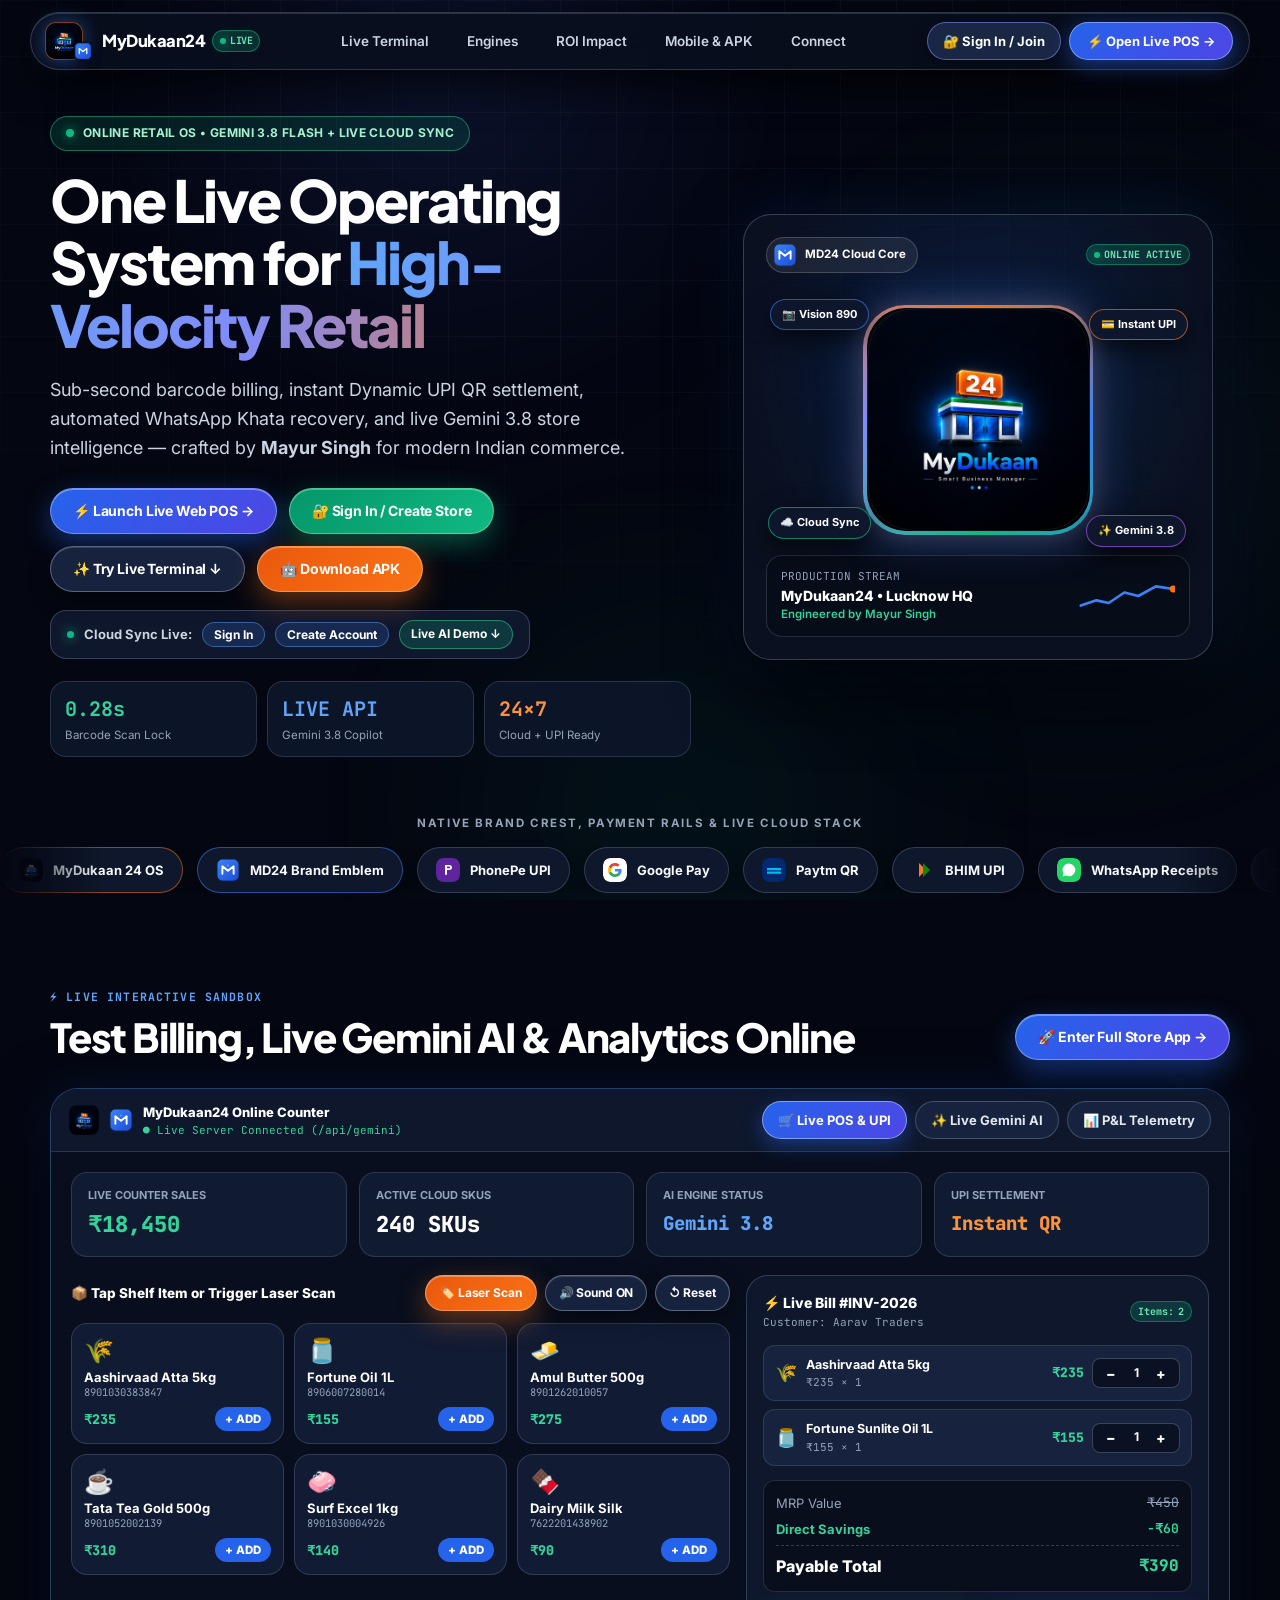
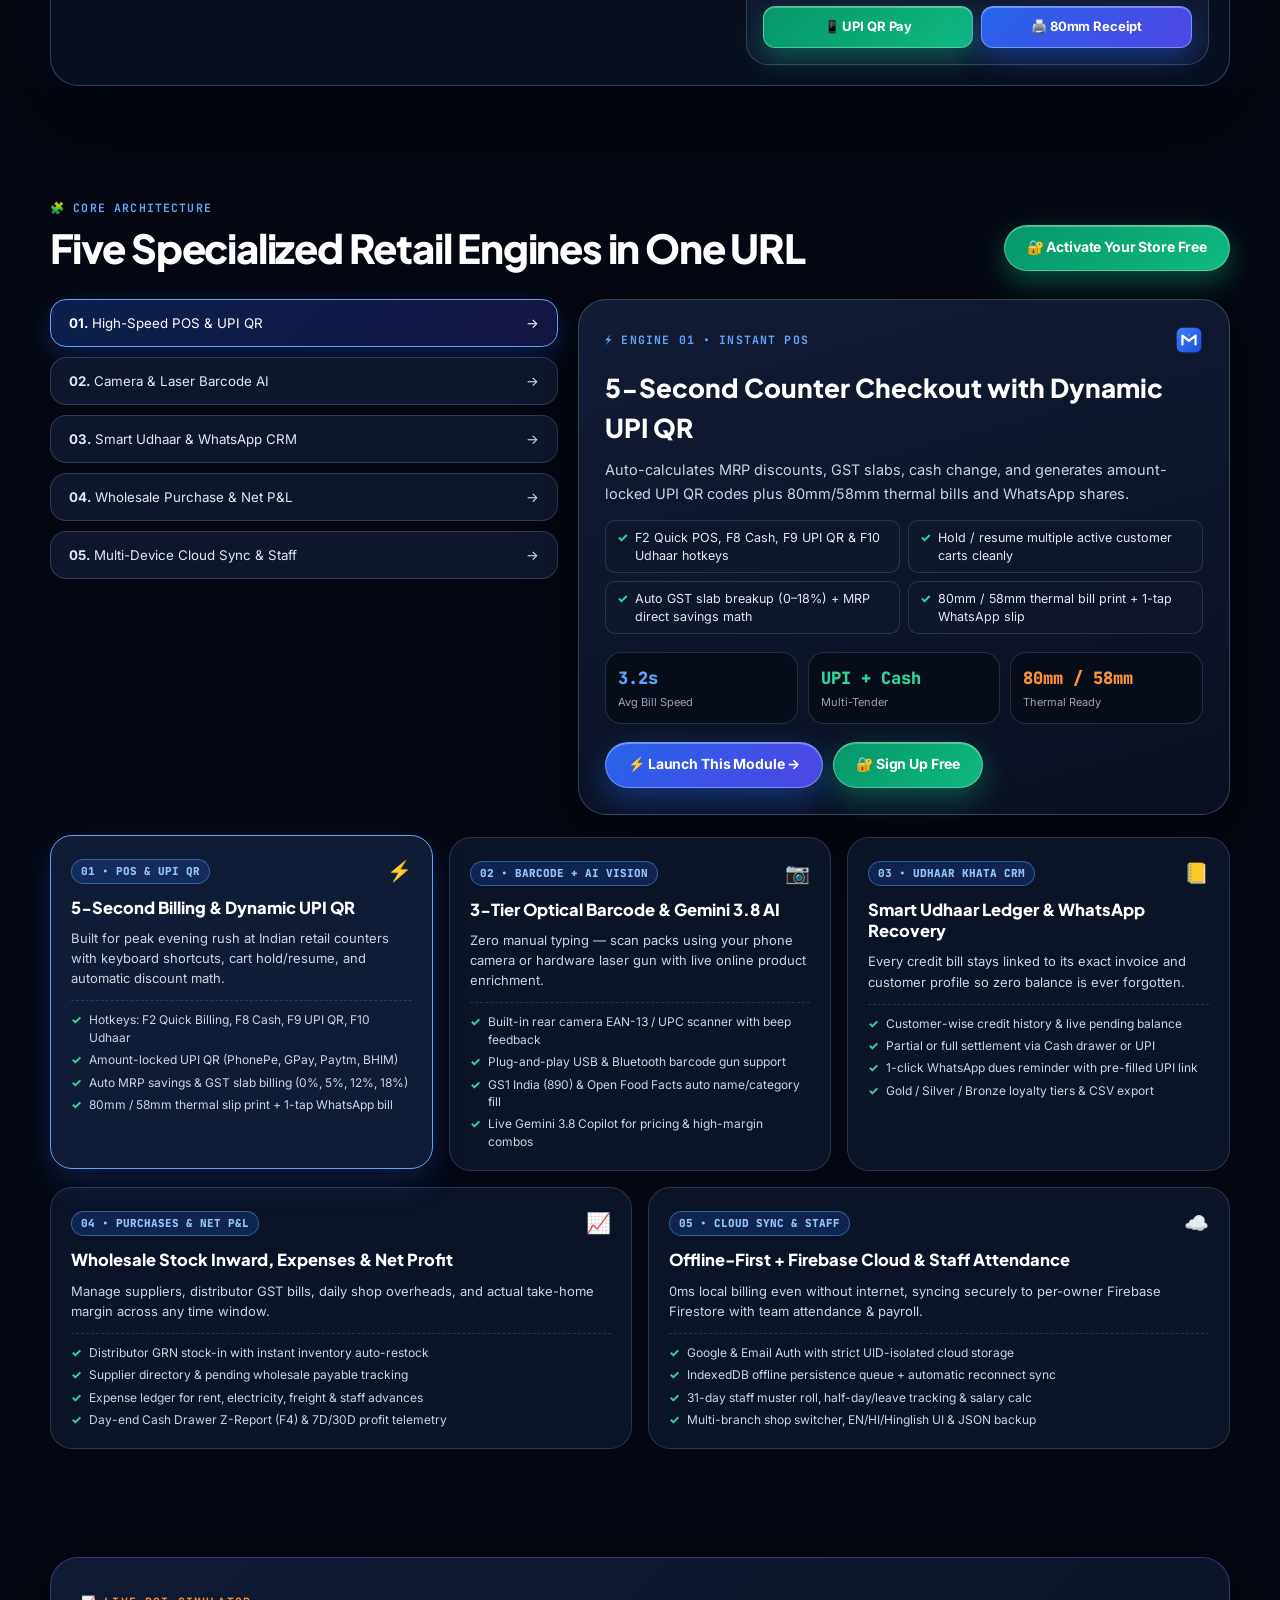
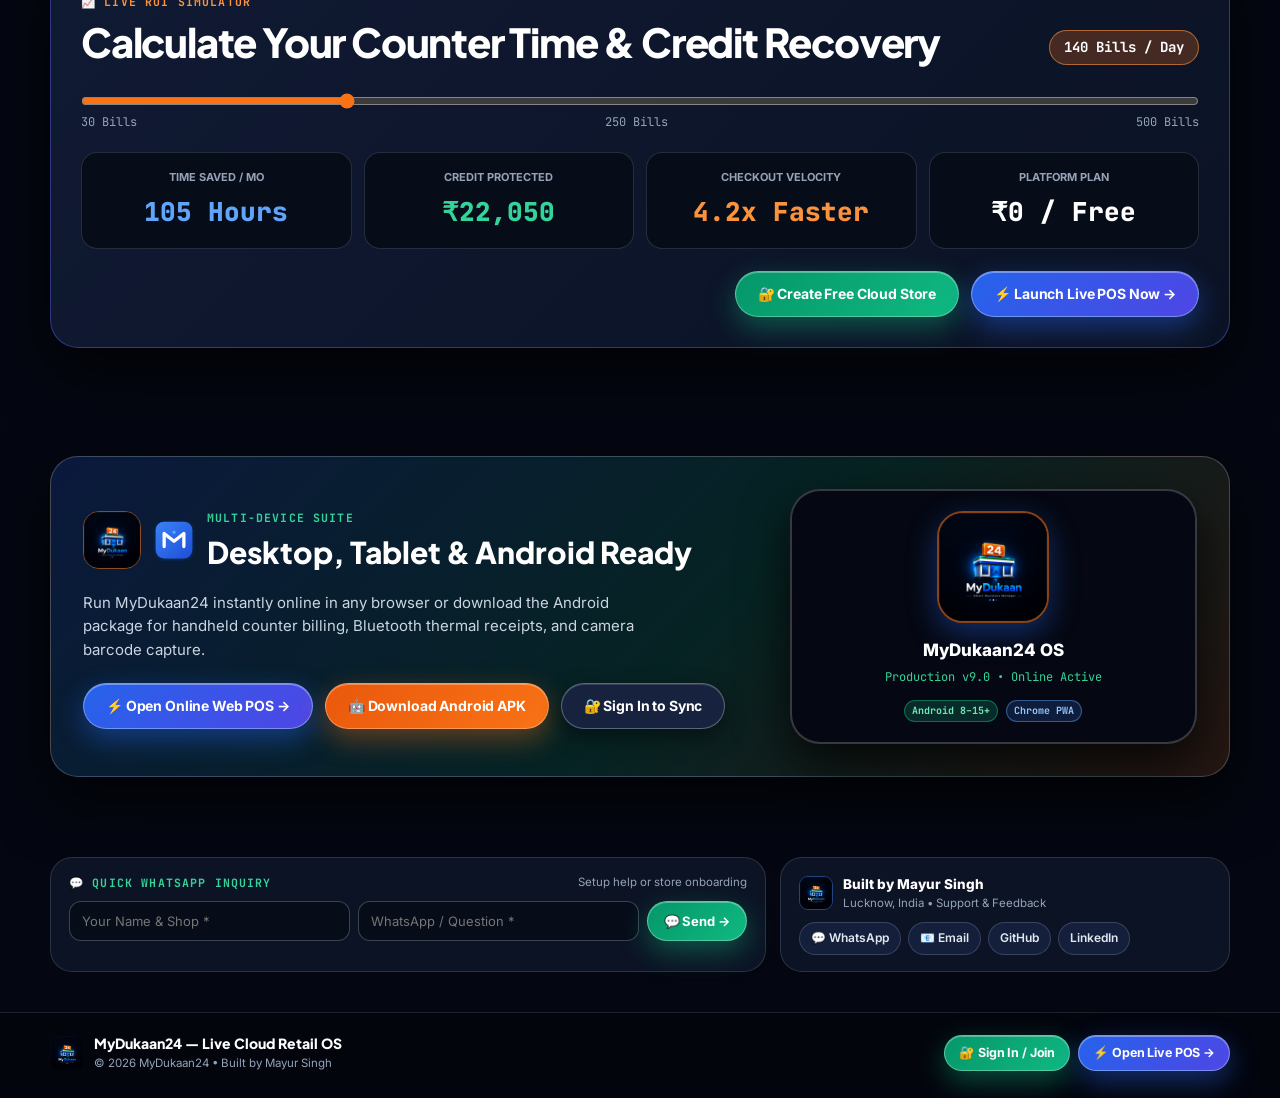
==== commit 24f4040d: "feat(v9.0): RBAC Owner/Cashier lock, dynamic analytics & GSTR-1/Tally, loose weight, hold carts, exp" ====
--- a/index.html
+++ b/index.html
@@ -13,7 +13,7 @@
   <link rel="preconnect" href="https://fonts.gstatic.com" crossorigin />
   <link href="https://fonts.googleapis.com/css2?family=Inter:wght@400;500;600;700;800&family=JetBrains+Mono:wght@500;600;700&family=Plus+Jakarta+Sans:wght@600;700;800&display=swap" rel="stylesheet" />
 
-  <link rel="stylesheet" href="css/landing.css?v=8.2" />
+  <link rel="stylesheet" href="css/landing.css?v=9.0" />
   <link rel="manifest" href="manifest.json" />
 </head>
 <body>
@@ -778,7 +778,7 @@
             <div class="lp-phone-frame">
               <img src="assets/LOGO.jpeg" onerror="this.src='assets/logo.svg'" style="width: 112px; height: 112px; border-radius: 26px; margin: 0 auto 14px; border: 2px solid rgba(249,115,22,0.55); box-shadow: 0 10px 30px rgba(37,99,235,0.4);" alt="MyDukaan24 Mobile Icon" />
               <div style="font-size: 17px; font-weight: 800; color: #FFFFFF;">MyDukaan24 OS</div>
-              <div style="font-size: 12px; color: #34D399; font-family: var(--font-mono); margin: 4px 0 14px;">Production v8.2 • Online Active</div>
+              <div style="font-size: 12px; color: #34D399; font-family: var(--font-mono); margin: 4px 0 14px;">Production v9.0 • Online Active</div>
               <div style="display: flex; justify-content: center; gap: 8px; flex-wrap: wrap;">
                 <span class="lp-brand-tag">Android 8–15+</span>
                 <span class="lp-brand-tag" style="color: #93C5FD; border-color: rgba(96,165,250,0.45); background: rgba(59,130,246,0.18);">Chrome PWA</span>
@@ -903,7 +903,7 @@
   </div>
 
   <!-- Firebase Live Cloud Sync Engine -->
-  <script src="js/firebase-sync.js?v=8.2"></script>
+  <script src="js/firebase-sync.js?v=9.0"></script>
 
   <script>
     // Scroll Progress & Reveal Animations
@@ -1931,10 +1931,10 @@
       }
     });
 
-    // Register Network-First Service Worker v8.2
+    // Register Network-First Service Worker v9.0
     if ('serviceWorker' in navigator) {
       window.addEventListener('load', () => {
-        navigator.serviceWorker.register('./sw.js?v=8.2')
+        navigator.serviceWorker.register('./sw.js?v=9.0')
           .then(reg => reg.update())
           .catch(() => {});
       });
--- a/css/landing.css
+++ b/css/landing.css
@@ -1,5 +1,5 @@
 /* ==========================================================================
-   MyDukaan24 — Enterprise Retail OS Landing Stylesheet (v8.2)
+   MyDukaan24 — Enterprise Retail OS Landing Stylesheet (v9.0)
    Obsidian Slate • Saffron-24 Amber • Electric Cobalt • Emerald Neon
    Zero horizontal overflow (320px–1440px+), high-contrast tactile buttons,
    GPU-composited animations, and prefers-reduced-motion accessibility.
@@ -1999,6 +1999,19 @@
   .lp-auth-form-grid {
     grid-template-columns: 1fr;
   }
+
+  .lp-cart-panel {
+    padding: 12px;
+  }
+
+  .lp-cart-panel .lp-btn {
+    padding: 8px 6px !important;
+    font-size: 11.5px !important;
+    min-height: 38px !important;
+    white-space: normal;
+    text-align: center;
+    line-height: 1.2;
+  }
 }
 
 @media (max-width: 380px) {
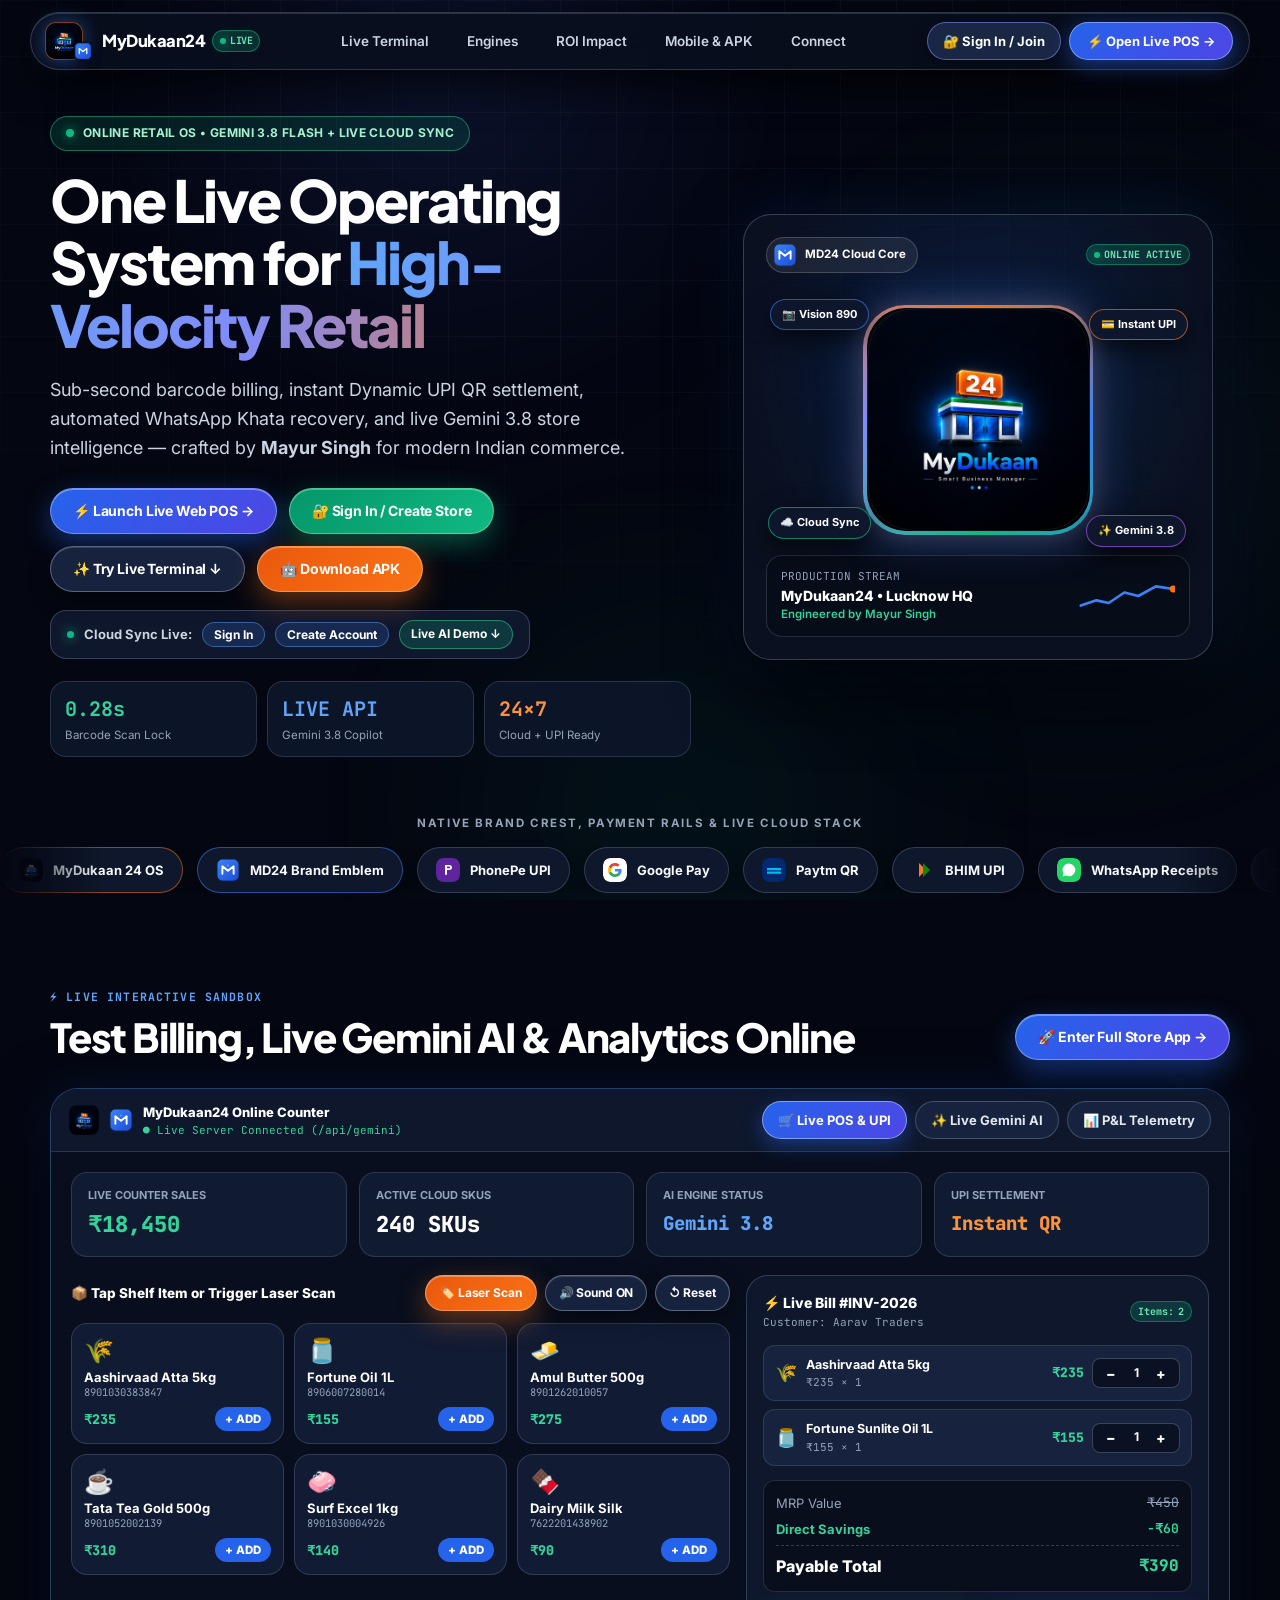
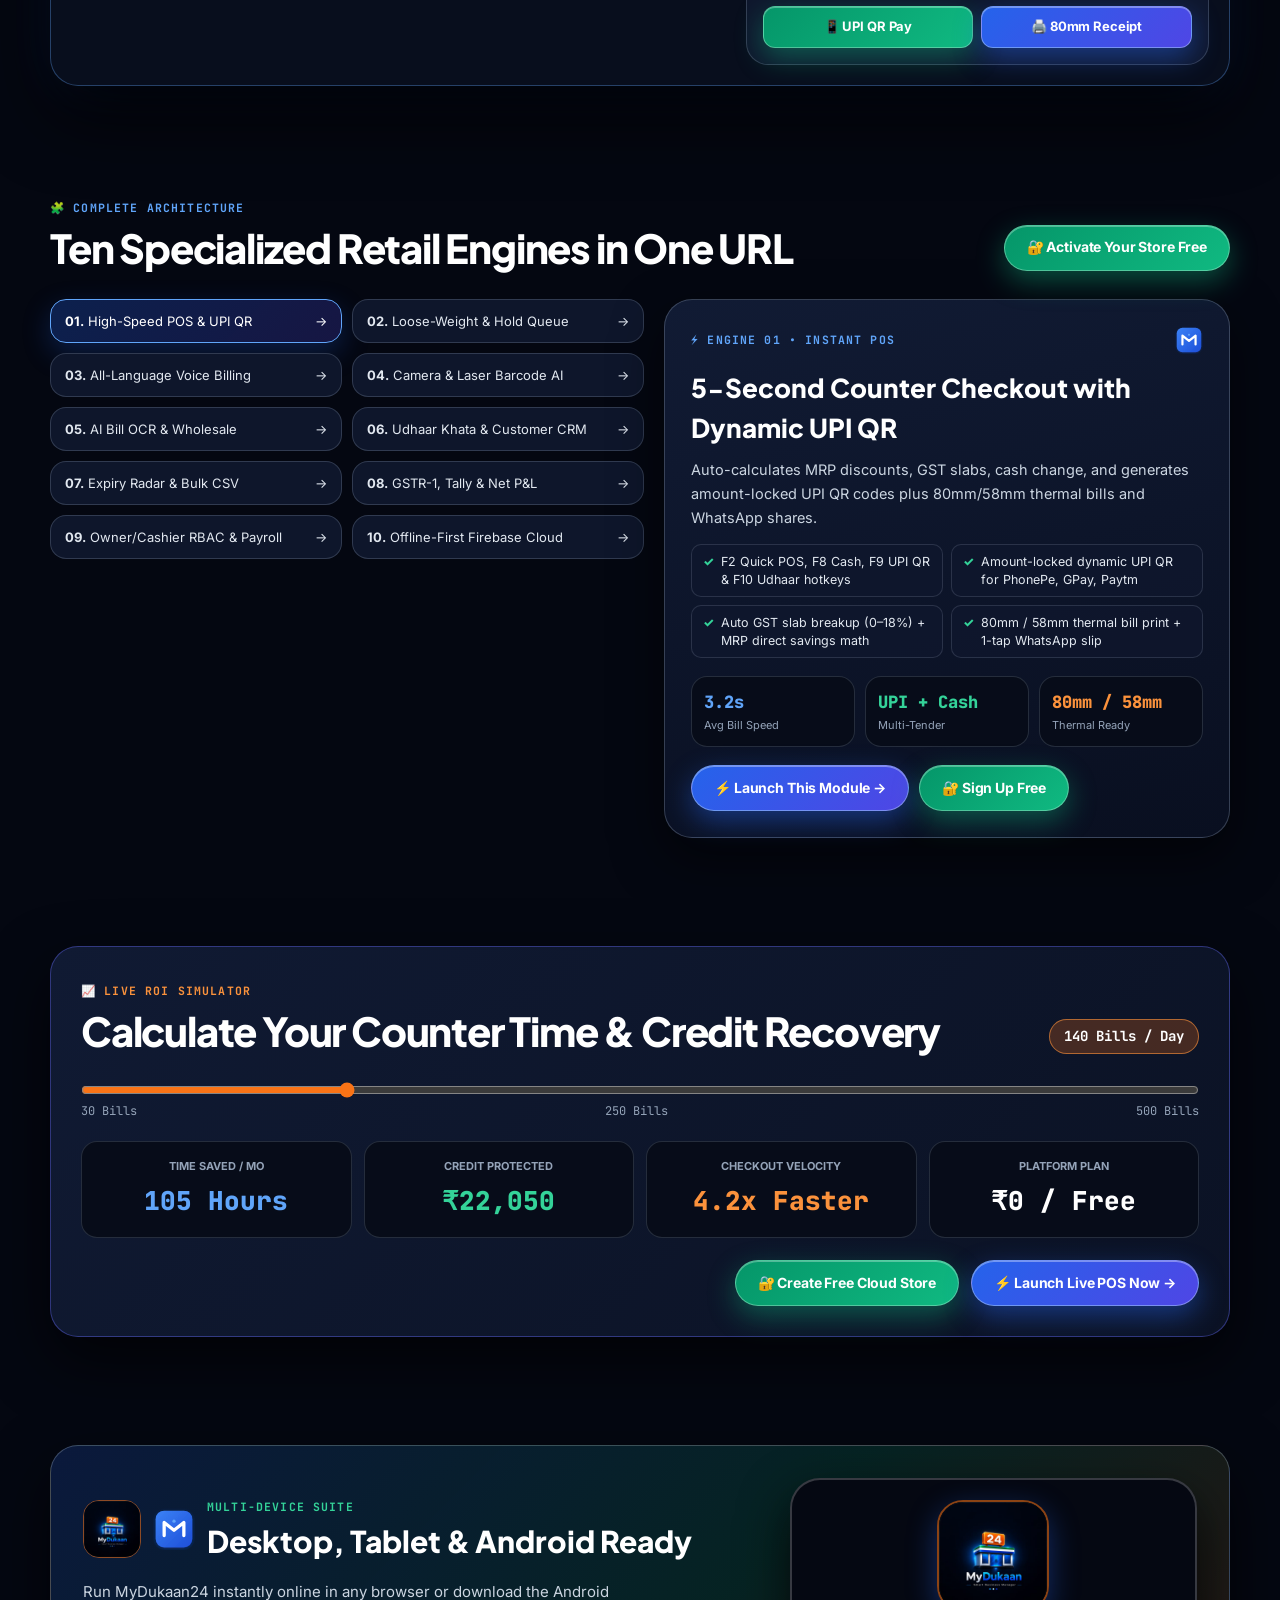
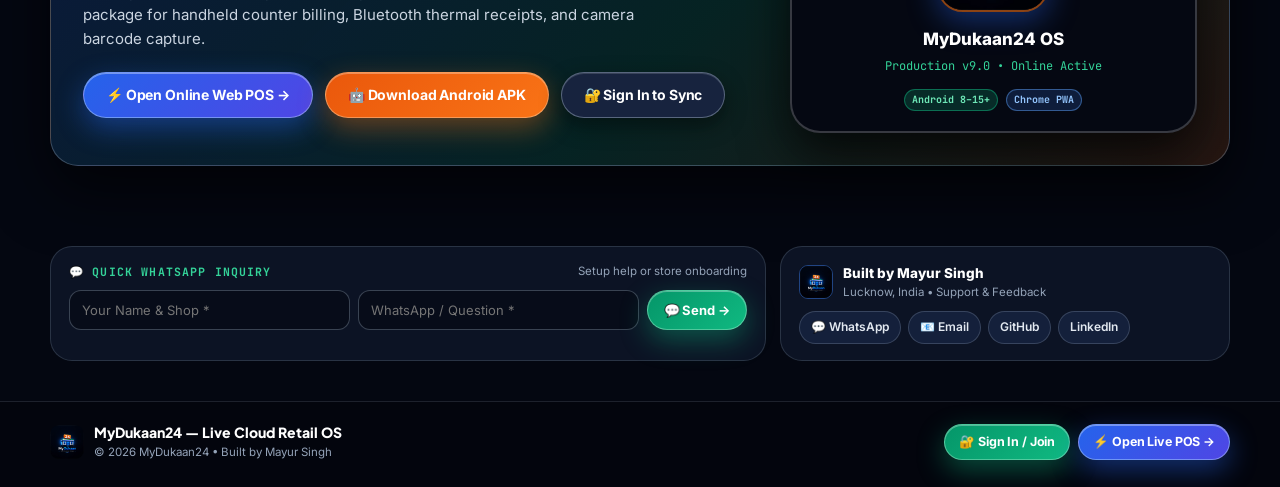
==== commit 1fc07129: "v9.2: 10-engine landing, distinct Catalog/CRM views, app-wide print, unit weight fix, all-lang voice" ====
--- a/index.html
+++ b/index.html
@@ -1,4 +1,4 @@
-<!DOCTYPE html>
+﻿<!DOCTYPE html>
 <html lang="en">
 <head>
   <meta charset="UTF-8" />
@@ -13,7 +13,7 @@
   <link rel="preconnect" href="https://fonts.gstatic.com" crossorigin />
   <link href="https://fonts.googleapis.com/css2?family=Inter:wght@400;500;600;700;800&family=JetBrains+Mono:wght@500;600;700&family=Plus+Jakarta+Sans:wght@600;700;800&display=swap" rel="stylesheet" />
 
-  <link rel="stylesheet" href="css/landing.css?v=9.0" />
+  <link rel="stylesheet" href="css/landing.css?v=9.2" />
   <link rel="manifest" href="manifest.json" />
 </head>
 <body>
@@ -480,7 +480,7 @@
                       </div>
                     </div>
 
-                    <div style="display: grid; grid-template-columns: repeat(2, minmax(0, 1fr)); gap: 8px;">
+                    <div class="lp-cart-cta-grid">
                       <button type="button" class="lp-btn btn-cta-emerald" style="min-height: 42px; padding: 9px 12px; font-size: 13px; border-radius: 12px;" onclick="SimPOS.openUPIModal()">
                         📱 UPI QR Pay
                       </button>
@@ -496,11 +496,11 @@
               <div class="lp-term-pane" id="term-pane-ai">
                 <div class="lp-ai-stage">
                   <div style="display: flex; align-items: center; justify-content: space-between; flex-wrap: wrap; gap: 10px;">
-                    <div style="display: flex; align-items: center; gap: 10px;">
-                      <img src="assets/logo.svg" style="width: 34px; height: 34px; border-radius: 10px;" alt="Gemini AI Crest" />
-                      <div>
+                    <div style="display: flex; align-items: center; gap: 10px; min-width: 0; flex: 1 1 200px;">
+                      <img src="assets/logo.svg" style="width: 34px; height: 34px; border-radius: 10px; flex-shrink: 0;" alt="Gemini AI Crest" />
+                      <div style="min-width: 0;">
                         <div style="font-size: 14.5px; font-weight: 800; color: #FFFFFF;">Dukkan Copilot — Live Gemini Interactions API</div>
-                        <div style="font-size: 12px; color: #93C5FD;">Real-time online response via <code>/api/gemini</code> with live counter cart context</div>
+                        <div style="font-size: 12px; color: #93C5FD; overflow-wrap: anywhere;">Real-time online response via <code>/api/gemini</code> with live counter cart context</div>
                       </div>
                     </div>
                     <span id="lp-ai-model-pill" class="lp-brand-tag">Online API Ready</span>
@@ -579,14 +579,14 @@
       </section>
 
       <!-- ================================================================
-           4. INTERACTIVE FIVE ENGINES STAGE
+           4. INTERACTIVE TEN ENGINES ARCHITECTURE STAGE
            ================================================================ -->
       <section class="lp-section lp-reveal" id="engines">
         <div class="lp-container">
           <div class="lp-section-head">
             <div>
-              <div class="lp-section-tag">🧩 CORE ARCHITECTURE</div>
-              <h2 class="lp-section-h2">Five Specialized Retail Engines in One URL</h2>
+              <div class="lp-section-tag">🧩 COMPLETE ARCHITECTURE</div>
+              <h2 class="lp-section-h2">Ten Specialized Retail Engines in One URL</h2>
             </div>
             <button type="button" class="lp-btn btn-cta-emerald" onclick="LandingAuth.openModal('signup')">
               🔐 Activate Your Store Free
@@ -599,103 +599,45 @@
                 <span><strong>01.</strong> High-Speed POS &amp; UPI QR</span>
                 <span>→</span>
               </button>
+              <button type="button" class="lp-engine-tab" data-engine="loose" onclick="EngineExplorer.select('loose')">
+                <span><strong>02.</strong> Loose-Weight &amp; Hold Queue</span>
+                <span>→</span>
+              </button>
+              <button type="button" class="lp-engine-tab" data-engine="voice" onclick="EngineExplorer.select('voice')">
+                <span><strong>03.</strong> All-Language Voice Billing</span>
+                <span>→</span>
+              </button>
               <button type="button" class="lp-engine-tab" data-engine="vision" onclick="EngineExplorer.select('vision')">
-                <span><strong>02.</strong> Camera &amp; Laser Barcode AI</span>
+                <span><strong>04.</strong> Camera &amp; Laser Barcode AI</span>
+                <span>→</span>
+              </button>
+              <button type="button" class="lp-engine-tab" data-engine="ocr" onclick="EngineExplorer.select('ocr')">
+                <span><strong>05.</strong> AI Bill OCR &amp; Wholesale</span>
                 <span>→</span>
               </button>
               <button type="button" class="lp-engine-tab" data-engine="khata" onclick="EngineExplorer.select('khata')">
-                <span><strong>03.</strong> Smart Udhaar &amp; WhatsApp CRM</span>
+                <span><strong>06.</strong> Udhaar Khata &amp; Customer CRM</span>
+                <span>→</span>
+              </button>
+              <button type="button" class="lp-engine-tab" data-engine="expiry" onclick="EngineExplorer.select('expiry')">
+                <span><strong>07.</strong> Expiry Radar &amp; Bulk CSV</span>
                 <span>→</span>
               </button>
               <button type="button" class="lp-engine-tab" data-engine="pnl" onclick="EngineExplorer.select('pnl')">
-                <span><strong>04.</strong> Wholesale Purchase &amp; Net P&amp;L</span>
+                <span><strong>08.</strong> GSTR-1, Tally &amp; Net P&amp;L</span>
+                <span>→</span>
+              </button>
+              <button type="button" class="lp-engine-tab" data-engine="staff" onclick="EngineExplorer.select('staff')">
+                <span><strong>09.</strong> Owner/Cashier RBAC &amp; Payroll</span>
                 <span>→</span>
               </button>
               <button type="button" class="lp-engine-tab" data-engine="cloud" onclick="EngineExplorer.select('cloud')">
-                <span><strong>05.</strong> Multi-Device Cloud Sync &amp; Staff</span>
+                <span><strong>10.</strong> Offline-First Firebase Cloud</span>
                 <span>→</span>
               </button>
             </div>
 
             <div class="lp-engine-stage" id="lp-engine-stage"></div>
-          </div>
-
-          <!-- Detailed All-5 Engines Architecture Breakdown -->
-          <div class="lp-features-deep-grid" id="lp-features-deep-grid">
-            <article class="lp-feature-deep-card active" data-engine-card="billing" onclick="EngineExplorer.select('billing')">
-              <div class="lp-feature-deep-top">
-                <span class="lp-feature-deep-num">01 • POS &amp; UPI QR</span>
-                <span style="font-size: 20px;">⚡</span>
-              </div>
-              <h3 class="lp-feature-deep-title">5-Second Billing &amp; Dynamic UPI QR</h3>
-              <p class="lp-feature-deep-desc">Built for peak evening rush at Indian retail counters with keyboard shortcuts, cart hold/resume, and automatic discount math.</p>
-              <ul class="lp-feature-deep-list">
-                <li>Hotkeys: F2 Quick Billing, F8 Cash, F9 UPI QR, F10 Udhaar</li>
-                <li>Amount-locked UPI QR (PhonePe, GPay, Paytm, BHIM)</li>
-                <li>Auto MRP savings &amp; GST slab billing (0%, 5%, 12%, 18%)</li>
-                <li>80mm / 58mm thermal slip print + 1-tap WhatsApp bill</li>
-              </ul>
-            </article>
-
-            <article class="lp-feature-deep-card" data-engine-card="vision" onclick="EngineExplorer.select('vision')">
-              <div class="lp-feature-deep-top">
-                <span class="lp-feature-deep-num">02 • BARCODE + AI VISION</span>
-                <span style="font-size: 20px;">📷</span>
-              </div>
-              <h3 class="lp-feature-deep-title">3-Tier Optical Barcode &amp; Gemini 3.8 AI</h3>
-              <p class="lp-feature-deep-desc">Zero manual typing — scan packs using your phone camera or hardware laser gun with live online product enrichment.</p>
-              <ul class="lp-feature-deep-list">
-                <li>Built-in rear camera EAN-13 / UPC scanner with beep feedback</li>
-                <li>Plug-and-play USB &amp; Bluetooth barcode gun support</li>
-                <li>GS1 India (890) &amp; Open Food Facts auto name/category fill</li>
-                <li>Live Gemini 3.8 Copilot for pricing &amp; high-margin combos</li>
-              </ul>
-            </article>
-
-            <article class="lp-feature-deep-card" data-engine-card="khata" onclick="EngineExplorer.select('khata')">
-              <div class="lp-feature-deep-top">
-                <span class="lp-feature-deep-num">03 • UDHAAR KHATA CRM</span>
-                <span style="font-size: 20px;">📒</span>
-              </div>
-              <h3 class="lp-feature-deep-title">Smart Udhaar Ledger &amp; WhatsApp Recovery</h3>
-              <p class="lp-feature-deep-desc">Every credit bill stays linked to its exact invoice and customer profile so zero balance is ever forgotten.</p>
-              <ul class="lp-feature-deep-list">
-                <li>Customer-wise credit history &amp; live pending balance</li>
-                <li>Partial or full settlement via Cash drawer or UPI</li>
-                <li>1-click WhatsApp dues reminder with pre-filled UPI link</li>
-                <li>Gold / Silver / Bronze loyalty tiers &amp; CSV export</li>
-              </ul>
-            </article>
-
-            <article class="lp-feature-deep-card" data-engine-card="pnl" onclick="EngineExplorer.select('pnl')">
-              <div class="lp-feature-deep-top">
-                <span class="lp-feature-deep-num">04 • PURCHASES &amp; NET P&amp;L</span>
-                <span style="font-size: 20px;">📈</span>
-              </div>
-              <h3 class="lp-feature-deep-title">Wholesale Stock Inward, Expenses &amp; Net Profit</h3>
-              <p class="lp-feature-deep-desc">Manage suppliers, distributor GST bills, daily shop overheads, and actual take-home margin across any time window.</p>
-              <ul class="lp-feature-deep-list">
-                <li>Distributor GRN stock-in with instant inventory auto-restock</li>
-                <li>Supplier directory &amp; pending wholesale payable tracking</li>
-                <li>Expense ledger for rent, electricity, freight &amp; staff advances</li>
-                <li>Day-end Cash Drawer Z-Report (F4) &amp; 7D/30D profit telemetry</li>
-              </ul>
-            </article>
-
-            <article class="lp-feature-deep-card" data-engine-card="cloud" onclick="EngineExplorer.select('cloud')">
-              <div class="lp-feature-deep-top">
-                <span class="lp-feature-deep-num">05 • CLOUD SYNC &amp; STAFF</span>
-                <span style="font-size: 20px;">☁️</span>
-              </div>
-              <h3 class="lp-feature-deep-title">Offline-First + Firebase Cloud &amp; Staff Attendance</h3>
-              <p class="lp-feature-deep-desc">0ms local billing even without internet, syncing securely to per-owner Firebase Firestore with team attendance &amp; payroll.</p>
-              <ul class="lp-feature-deep-list">
-                <li>Google &amp; Email Auth with strict UID-isolated cloud storage</li>
-                <li>IndexedDB offline persistence queue + automatic reconnect sync</li>
-                <li>31-day staff muster roll, half-day/leave tracking &amp; salary calc</li>
-                <li>Multi-branch shop switcher, EN/HI/Hinglish UI &amp; JSON backup</li>
-              </ul>
-            </article>
           </div>
         </div>
       </section>
@@ -755,10 +697,10 @@
         <div class="lp-container">
           <div class="lp-platform-card">
             <div>
-              <div style="display: flex; align-items: center; gap: 12px; margin-bottom: 16px;">
-                <img src="assets/LOGO.jpeg" onerror="this.src='assets/logo.svg'" style="width: 58px; height: 58px; border-radius: 16px; border: 1.5px solid rgba(249,115,22,0.55);" alt="MyDukaan24 App Crest" />
-                <img src="assets/logo.svg" style="width: 42px; height: 42px; border-radius: 12px;" alt="MD24 Vector Logo" />
-                <div>
+              <div style="display: flex; align-items: center; flex-wrap: wrap; gap: 12px; margin-bottom: 16px;">
+                <img src="assets/LOGO.jpeg" onerror="this.src='assets/logo.svg'" style="width: 58px; height: 58px; border-radius: 16px; border: 1.5px solid rgba(249,115,22,0.55); flex-shrink: 0;" alt="MyDukaan24 App Crest" />
+                <img src="assets/logo.svg" style="width: 42px; height: 42px; border-radius: 12px; flex-shrink: 0;" alt="MD24 Vector Logo" />
+                <div style="min-width: 0; flex: 1 1 180px;">
                   <div class="lp-section-tag" style="margin-bottom: 2px; color: #34D399;">MULTI-DEVICE SUITE</div>
                   <h2 style="font-family: var(--font-heading); font-size: clamp(22px, 3vw, 30px); font-weight: 800; color: #FFFFFF;">Desktop, Tablet &amp; Android Ready</h2>
                 </div>
@@ -903,7 +845,7 @@
   </div>
 
   <!-- Firebase Live Cloud Sync Engine -->
-  <script src="js/firebase-sync.js?v=9.0"></script>
+  <script src="js/firebase-sync.js?v=9.2"></script>
 
   <script>
     // Scroll Progress & Reveal Animations
@@ -1245,7 +1187,7 @@
     };
     window.LiveTerminal = LiveTerminal;
 
-    // Interactive Five Engines Spotlight
+    // Interactive Ten Engines Spotlight
     const EngineExplorer = {
       data: {
         billing: {
@@ -1254,7 +1196,7 @@
           desc: 'Auto-calculates MRP discounts, GST slabs, cash change, and generates amount-locked UPI QR codes plus 80mm/58mm thermal bills and WhatsApp shares.',
           highlights: [
             'F2 Quick POS, F8 Cash, F9 UPI QR & F10 Udhaar hotkeys',
-            'Hold / resume multiple active customer carts cleanly',
+            'Amount-locked dynamic UPI QR for PhonePe, GPay, Paytm',
             'Auto GST slab breakup (0–18%) + MRP direct savings math',
             '80mm / 58mm thermal bill print + 1-tap WhatsApp slip'
           ],
@@ -1262,67 +1204,136 @@
           m2: ['UPI + Cash', 'Multi-Tender'],
           m3: ['80mm / 58mm', 'Thermal Ready']
         },
+        loose: {
+          tag: '⚖️ ENGINE 02 • LOOSE & MULTI-QUEUE',
+          title: 'Loose-Weight Precision & Held Customer Queue',
+          desc: 'Sell loose grains, pulses, and oils in decimals (250g, 500g, 1.5kg) without cluttering sealed packets, and park busy carts while serving the next buyer.',
+          highlights: [
+            'Smart weight chips shown ONLY on loose kg & litre SKUs',
+            'Sealed bags, tubes, boxes & packs stay strictly clean',
+            'Park multiple active carts & resume in 1 click',
+            'Exact item-level sales returns with auto stock restock'
+          ],
+          m1: ['0.05 kg', 'Decimal Qty'],
+          m2: ['Multi-Cart', 'Hold Queue'],
+          m3: ['1-Click', 'Sales Return']
+        },
+        voice: {
+          tag: '🎙️ ENGINE 03 • MULTILINGUAL VOICE',
+          title: '16-Language Voice Billing in Hindi & Regional Scripts',
+          desc: 'Speak naturally in Hindi, Hinglish, Marathi, Bengali, Tamil, Telugu, Gujarati, Kannada, Malayalam, Punjabi, Urdu, or English — AI fills the cart.',
+          highlights: [
+            'Web Speech capture across 16 Indian & global languages',
+            'Gemini 3.8 NLU understands "do Maggi, aadha kilo rice"',
+            'Devanagari & Indic digit/word offline fallback matcher',
+            'Auto unit scaling for grams (500g) & litres (500ml)'
+          ],
+          m1: ['16 Langs', 'Voice Ready'],
+          m2: ['Gemini 3.8', 'Live NLU'],
+          m3: ['Offline', 'Script Engine']
+        },
         vision: {
-          tag: '📷 ENGINE 02 • OPTICAL BARCODE AI',
-          title: 'Camera Vision, Gun Scanner & Gemini Lookup',
-          desc: 'Instant EAN/UPC detection via mobile camera or USB laser scanner gun, enriched live with Open Food Facts and Gemini Google Search product identification.',
+          tag: '📷 ENGINE 04 • OPTICAL BARCODE AI',
+          title: 'Camera Vision, Gun Scanner & Product Enrichment',
+          desc: 'Instant EAN/UPC detection via mobile camera or USB laser scanner gun, enriched live with Open Food Facts, GS1 India, and Gemini lookup.',
           highlights: [
             'Rear camera live EAN-13 / UPC scanner with crisp beep audio',
             'Plug-and-play USB & Bluetooth barcode gun compatible',
-            'GS1 India (890 prefix) & Open Food Facts instant autofill',
+            'Visual Price Book with printable SVG barcode stickers',
             'Live Gemini 3.8 Copilot for combo pricing & margin tips'
           ],
           m1: ['0.28s', 'Frame Lock'],
           m2: ['890 GS1', 'India Registry'],
-          m3: ['USB + Cam', 'Dual Input']
+          m3: ['SVG Print', 'Shelf Stickers']
+        },
+        ocr: {
+          tag: '🧾 ENGINE 05 • BILL OCR & GRN',
+          title: 'AI Paper Bill Photo Scanner & Wholesale Ledgers',
+          desc: 'Snap a photo of any handwritten or printed distributor invoice — Gemini Vision extracts every line item, cost rate, and GST slab straight into stock.',
+          highlights: [
+            'Camera photo to structured inward GRN purchase bill',
+            'Automatic stock increment & cost-price weighted update',
+            'FIFO supplier payable tracking & bill-wise print register',
+            'Auto-links matched SKUs or creates brand-new catalog items'
+          ],
+          m1: ['Vision AI', 'Invoice OCR'],
+          m2: ['Auto-Stock', 'Inward Sync'],
+          m3: ['FIFO', 'Vendor Dues']
         },
         khata: {
-          tag: '📒 ENGINE 03 • CREDIT CRM',
-          title: 'Automated Udhaar Khata & 1-Click WhatsApp Collection',
-          desc: 'Track customer balances with exact invoice lineage, accept partial settlements, and dispatch branded UPI payment reminders on WhatsApp in one tap.',
+          tag: '📒 ENGINE 06 • CREDIT & CRM',
+          title: 'Udhaar Khata Recovery Ledger & Loyalty CRM',
+          desc: 'Separate workspaces for pending-due credit collection (with 1-click WhatsApp UPI reminders) and Gold/Silver/Bronze customer loyalty profiles.',
           highlights: [
-            'Every credit invoice linked directly to customer balance due',
-            'Accept full or partial recovery via Cash drawer or UPI',
-            '1-tap WhatsApp reminder with pre-filled UPI pay link',
-            'Gold / Silver / Bronze tiers, history & CSV export'
+            'Dedicated Udhaar Khata & separate Customer CRM views',
+            'Accept partial or full settlement via Cash drawer or UPI',
+            '1-tap WhatsApp reminder with pre-filled UPI payment link',
+            'Printable A4 Khata Statements, Order History & New Bill CTA'
           ],
-          m1: ['Zero', 'Missed Entries'],
+          m1: ['Zero', 'Missed Dues'],
           m2: ['1-Tap', 'UPI Reminder'],
-          m3: ['100%', 'Audit History']
+          m3: ['VIP Tiers', 'Loyalty CRM']
+        },
+        expiry: {
+          tag: '📦 ENGINE 07 • EXPIRY & BULK OPS',
+          title: '7-Day Expiry Radar, Bulk CSV & Print Reports',
+          desc: 'Protect perishable dairy and FMCG margins with automatic ≤7-day expiry alerts, bulk 500-SKU CSV/Excel import, and full printable registers.',
+          highlights: [
+            'Real-time Expired & Expiring ≤7 Days alert filters',
+            'Bulk CSV import for 500+ products + JSON backup restore',
+            'Dedicated A4 Print buttons across Inventory, Sales & Expenses',
+            'Visual Product Catalog price list & shelf label batch print'
+          ],
+          m1: ['≤7 Days', 'Expiry Alert'],
+          m2: ['500+ SKU', 'CSV Import'],
+          m3: ['A4 + 80mm', 'Print Engine']
         },
         pnl: {
-          tag: '📈 ENGINE 04 • PROFIT INTELLIGENCE',
-          title: 'Wholesale Stock Inward, Expenses & Net P&L',
-          desc: 'Record distributor GST bills, track supplier payouts, log daily store rent & overheads, and measure real net profit live across any period.',
+          tag: '📈 ENGINE 08 • PROFIT & GST FILING',
+          title: 'GSTR-1 Tax Slabs, TallyPrime XML & Live Net P&L',
+          desc: 'Real-time COGS calculation, daily expense deduction, 0%/5%/12%/18% GSTR-1 invoice summaries, and 1-click CA-ready TallyPrime XML exports.',
           highlights: [
-            'Distributor GRN purchase inward with instant stock restock',
-            'Supplier directory & pending wholesale payable tracking',
-            'Expense ledger for rent, electricity, freight & advances',
-            'Day-end Z-Report (F4) & live 7D / 30D profit curves'
+            '7D / 30D / All-Time dynamic revenue curves net of refunds',
+            'GST slab summary (Taxable, CGST, SGST) ready for GSTR-1',
+            '1-click TallyPrime Sales Voucher XML & printable P&L sheet',
+            'Day-end Cash Drawer Z-Report (F4) with tender reconciliation'
           ],
-          m1: ['Real-Time', 'COGS Tracking'],
-          m2: ['Supplier', 'Payable CRM'],
-          m3: ['SVG', 'Revenue Curve']
+          m1: ['GSTR-1', 'Slab Tax'],
+          m2: ['Tally XML', '1-Click Export'],
+          m3: ['Net P&L', 'Live Curve']
+        },
+        staff: {
+          tag: '🔐 ENGINE 09 • RBAC & TEAM PAYROLL',
+          title: 'Owner/Cashier Mode Lock & 31-Day Staff Attendance',
+          desc: 'Switch counters to PIN-locked Cashier Mode to protect profits and settings while tracking staff attendance and prorated monthly salaries.',
+          highlights: [
+            'SHA-256 PIN-locked Owner vs Cashier role enforcement',
+            'Cashiers bill fast & view read-only stock without cost/delete access',
+            '31-day visual muster roll (Present / Half-Day / Absent)',
+            'Pro-rated monthly payroll estimation + printable muster roll'
+          ],
+          m1: ['SHA-256', 'PIN RBAC'],
+          m2: ['31-Day', 'Muster Roll'],
+          m3: ['Auto-Calc', 'Payroll Sheet']
         },
         cloud: {
-          tag: '☁️ ENGINE 05 • CLOUD & TEAM',
-          title: 'Live Multi-Device Sync, Attendance & Multi-Shop Control',
-          desc: 'Secure per-owner Google & Email authentication powered by Firebase Firestore alongside 31-day staff attendance and payroll calculation.',
+          tag: '☁️ ENGINE 10 • CLOUD & OFFLINE PWA',
+          title: '0ms Offline Billing with Per-Owner Firebase Sync',
+          desc: 'Keep billing smoothly through internet cuts with IndexedDB persistence, syncing cleanly to UID-isolated Firestore across multiple branches.',
           highlights: [
-            'Per-owner Google & Email Auth with UID-isolated Firestore',
-            'IndexedDB offline persistence + automatic reconnect sync',
-            '31-day staff muster roll, leave marks & prorated payroll',
-            'Multi-branch shop switcher, EN/HI/Hinglish & JSON backups'
+            'Google & Email Auth with strict UID-isolated Firestore rules',
+            'IndexedDB local persistence + conflict-safe reconnect sync',
+            'Multi-branch shop switcher, EN/HI/Hinglish UI & PWA APK',
+            'Full JSON snapshot export & instant restore across devices'
           ],
-          m1: ['Per-Owner', 'UID Isolation'],
-          m2: ['Multi-Shop', 'Cloud Sync'],
-          m3: ['31-Day', 'Staff Register']
+          m1: ['0ms', 'Offline First'],
+          m2: ['UID Rules', 'Cloud Secure'],
+          m3: ['Multi-Shop', 'Branch Switch']
         }
       },
       select(key) {
         const d = this.data[key] || this.data.billing;
         document.querySelectorAll('.lp-engine-tab').forEach(b => b.classList.toggle('active', b.dataset.engine === key));
-        document.querySelectorAll('[data-engine-card]').forEach(c => c.classList.toggle('active', c.dataset.engineCard === key));
         const mount = document.getElementById('lp-engine-stage');
         if (!mount) return;
         const bulletsHtml = (d.highlights || []).map(item => `
@@ -1931,10 +1942,10 @@
       }
     });
 
-    // Register Network-First Service Worker v9.0
+    // Register Network-First Service Worker v9.2
     if ('serviceWorker' in navigator) {
       window.addEventListener('load', () => {
-        navigator.serviceWorker.register('./sw.js?v=9.0')
+        navigator.serviceWorker.register('./sw.js?v=9.2')
           .then(reg => reg.update())
           .catch(() => {});
       });
--- a/css/landing.css
+++ b/css/landing.css
@@ -174,11 +174,14 @@
   z-index: 1;
   width: 100%;
   max-width: 100%;
+  min-width: 0;
+  overflow-x: clip;
 }
 
 .lp-container {
   max-width: 1220px;
   width: 100%;
+  min-width: 0;
   margin: 0 auto;
   padding: 0 20px;
 }
@@ -920,6 +923,8 @@
    ========================================================================== */
 .lp-section {
   padding: 54px 0;
+  max-width: 100%;
+  overflow-x: clip;
 }
 
 .lp-section-head {
@@ -1130,6 +1135,12 @@
   min-width: 0;
 }
 
+.lp-cart-cta-grid {
+  display: grid;
+  grid-template-columns: repeat(2, minmax(0, 1fr));
+  gap: 8px;
+}
+
 .lp-cart-list {
   display: flex;
   flex-direction: column;
@@ -1311,33 +1322,36 @@
 }
 
 /* ==========================================================================
-   INTERACTIVE FIVE ENGINES SPOTLIGHT
+   INTERACTIVE TEN ENGINES SPOTLIGHT
    ========================================================================== */
 .lp-engines-layout {
   display: grid;
-  grid-template-columns: minmax(0, 0.92fr) minmax(0, 1.18fr);
+  grid-template-columns: minmax(0, 1.05fr) minmax(0, 1fr);
   gap: 20px;
   align-items: stretch;
 }
 
 .lp-engine-nav {
-  display: flex;
-  flex-direction: column;
+  display: grid;
+  grid-template-columns: repeat(2, minmax(0, 1fr));
   gap: 10px;
+  align-content: start;
 }
 
 .lp-engine-tab {
   width: 100%;
   text-align: left;
-  padding: 15px 18px;
+  padding: 13px 14px;
   border-radius: var(--lp-r-md);
   background: #0E162B;
   border: 1.5px solid rgba(148, 163, 184, 0.26);
   color: #E2E8F0;
+  font-size: 13px;
   display: flex;
   align-items: center;
   justify-content: space-between;
-  gap: 12px;
+  gap: 8px;
+  min-width: 0;
   transition: all 0.18s ease;
 }
 
@@ -1401,99 +1415,6 @@
 }
 
 .lp-engine-bullet-check {
-  color: #34D399;
-  font-weight: 800;
-  flex-shrink: 0;
-}
-
-/* 5-Card All Engines Deep Architecture Breakdown (Balanced 3 + 2 desktop) */
-.lp-features-deep-grid {
-  display: grid;
-  grid-template-columns: repeat(6, minmax(0, 1fr));
-  gap: 16px;
-  margin-top: 22px;
-}
-
-.lp-feature-deep-card {
-  grid-column: span 2;
-  background: #0B1326;
-  border: 1.5px solid rgba(148, 163, 184, 0.24);
-  border-radius: var(--lp-r-lg);
-  padding: 20px;
-  display: flex;
-  flex-direction: column;
-  gap: 10px;
-  cursor: pointer;
-  min-width: 0;
-  transition: transform 0.18s ease, border-color 0.18s ease, background 0.18s ease, box-shadow 0.18s ease;
-}
-
-.lp-feature-deep-card:nth-child(4),
-.lp-feature-deep-card:nth-child(5) {
-  grid-column: span 3;
-}
-
-.lp-feature-deep-card:hover,
-.lp-feature-deep-card.active {
-  transform: translateY(-2px);
-  border-color: #60A5FA;
-  background: #101C36;
-  box-shadow: 0 12px 32px rgba(37, 99, 235, 0.22);
-}
-
-.lp-feature-deep-top {
-  display: flex;
-  align-items: center;
-  justify-content: space-between;
-  gap: 10px;
-}
-
-.lp-feature-deep-num {
-  font-family: var(--font-mono);
-  font-size: 11px;
-  font-weight: 800;
-  color: #93C5FD;
-  background: rgba(37, 99, 235, 0.22);
-  border: 1px solid rgba(96, 165, 250, 0.45);
-  border-radius: var(--lp-r-full);
-  padding: 3px 9px;
-}
-
-.lp-feature-deep-title {
-  font-family: var(--font-heading);
-  font-size: 16.5px;
-  font-weight: 800;
-  color: #FFFFFF;
-  line-height: 1.3;
-}
-
-.lp-feature-deep-desc {
-  font-size: 13px;
-  color: var(--lp-text-secondary);
-  line-height: 1.55;
-}
-
-.lp-feature-deep-list {
-  list-style: none;
-  display: flex;
-  flex-direction: column;
-  gap: 5px;
-  margin-top: 2px;
-  padding-top: 10px;
-  border-top: 1px dashed rgba(148, 163, 184, 0.22);
-}
-
-.lp-feature-deep-list li {
-  font-size: 12px;
-  color: #CBD5E1;
-  display: flex;
-  align-items: flex-start;
-  gap: 7px;
-  line-height: 1.45;
-}
-
-.lp-feature-deep-list li::before {
-  content: '✓';
   color: #34D399;
   font-weight: 800;
   flex-shrink: 0;
@@ -1843,25 +1764,12 @@
   .lp-analytics-grid,
   .lp-platform-card,
   .lp-contact-grid {
-    grid-template-columns: 1fr;
+    grid-template-columns: minmax(0, 1fr);
   }
 
   .lp-sim-kpi-grid,
   .lp-impact-kpis {
     grid-template-columns: repeat(2, minmax(0, 1fr));
-  }
-
-  .lp-features-deep-grid {
-    grid-template-columns: repeat(2, minmax(0, 1fr));
-  }
-
-  .lp-feature-deep-card,
-  .lp-feature-deep-card:nth-child(4) {
-    grid-column: span 1;
-  }
-
-  .lp-feature-deep-card:nth-child(5) {
-    grid-column: 1 / -1;
   }
 }
 
@@ -1918,17 +1826,11 @@
 
   .lp-engine-metrics,
   .lp-engine-highlights {
-    grid-template-columns: 1fr;
-  }
-
-  .lp-features-deep-grid {
-    grid-template-columns: 1fr;
-  }
-
-  .lp-feature-deep-card,
-  .lp-feature-deep-card:nth-child(4),
-  .lp-feature-deep-card:nth-child(5) {
-    grid-column: span 1;
+    grid-template-columns: minmax(0, 1fr);
+  }
+
+  .lp-engine-nav {
+    grid-template-columns: minmax(0, 1fr);
   }
 
   .lp-section {
@@ -1982,7 +1884,7 @@
   }
 
   .lp-hero-stats-row {
-    grid-template-columns: 1fr;
+    grid-template-columns: minmax(0, 1fr);
   }
 
   .lp-crest-ring {
@@ -1997,7 +1899,15 @@
 
   .lp-auth-status-grid,
   .lp-auth-form-grid {
-    grid-template-columns: 1fr;
+    grid-template-columns: minmax(0, 1fr);
+  }
+
+  .lp-btn,
+  .lp-term-tab {
+    max-width: 100%;
+    white-space: normal;
+    line-height: 1.25;
+    text-align: center;
   }
 
   .lp-cart-panel {
@@ -2066,8 +1976,13 @@
 
   .lp-sim-kpi-grid,
   .lp-sim-products-grid,
-  .lp-impact-kpis {
-    grid-template-columns: 1fr;
+  .lp-impact-kpis,
+  .lp-cart-cta-grid {
+    grid-template-columns: minmax(0, 1fr);
+  }
+
+  .lp-cart-row {
+    flex-wrap: wrap;
   }
 }
 
